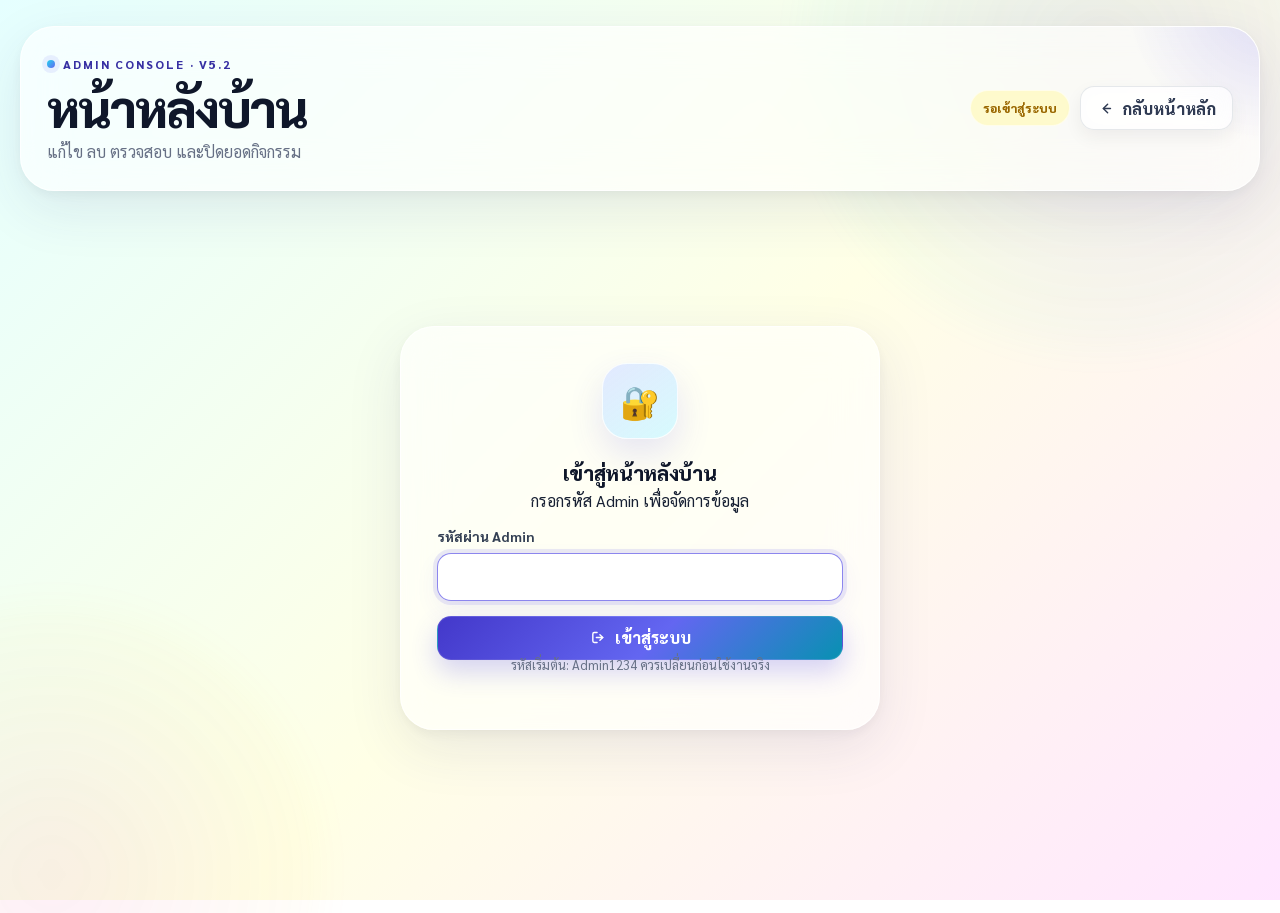
==== admin.html @ 9a9f9927 "Add files via upload" ====
<!doctype html>
<html lang="th">
<head>
  <meta charset="utf-8">
  <meta name="viewport" content="width=device-width, initial-scale=1">
  <meta name="theme-color" content="#E5FFFF">
  <title>Admin · Trip Cost Share v5.2</title>
  <link rel="preconnect" href="https://fonts.googleapis.com">
  <link rel="preconnect" href="https://fonts.gstatic.com" crossorigin>
  <link href="https://fonts.googleapis.com/css2?family=Noto+Sans+Thai:wght@400;500;600;700;800&family=Sarabun:wght@400;500;600;700;800&display=swap" rel="stylesheet">
  <link rel="stylesheet" href="styles.css">
</head>
<body>
  <div class="app-shell">
    <header class="topbar">
      <div><p class="eyebrow">ADMIN CONSOLE · V5.2</p><h1>หน้าหลังบ้าน</h1><p class="subtitle">แก้ไข ลบ ตรวจสอบ และปิดยอดกิจกรรม</p></div>
      <div class="topbar-actions">
        <span id="adminConnectionBadge" class="badge badge-warning">รอเข้าสู่ระบบ</span>
        <a class="btn btn-secondary" href="index.html">กลับหน้าหลัก</a>
        <button id="adminRefreshBtn" class="btn btn-secondary hidden" type="button">รีเฟรช</button>
        <button id="adminLogoutBtn" class="btn btn-danger hidden" type="button">ออกจากระบบ</button>
      </div>
    </header>

    <section id="adminLoginSection" class="admin-login-shell">
      <article class="panel admin-login-card">
        <div class="admin-lock-icon">🔐</div>
        <h2>เข้าสู่หน้าหลังบ้าน</h2>
        <p>กรอกรหัส Admin เพื่อจัดการข้อมูล</p>
        <form id="adminLoginForm" class="form-grid">
          <label class="field"><span>รหัสผ่าน Admin</span><input id="adminPassword" type="password" autocomplete="current-password" required autofocus></label>
          <button class="btn btn-primary" type="submit">เข้าสู่ระบบ</button>
        </form>
        <p class="helper-text">รหัสเริ่มต้น: Admin1234 ควรเปลี่ยนก่อนใช้งานจริง</p>
      </article>
    </section>

    <main id="adminApp" class="hidden">
      <div id="adminDemoBanner" class="notice hidden"><strong>โหมดทดลอง:</strong> ใช้ข้อมูล localStorage ชุดเดียวกับหน้าหลัก</div>

      <section class="summary-grid">
        <article class="summary-card"><span>ผู้ร่วมกิจกรรม</span><strong id="adminParticipantCount">0</strong><small>รายชื่อที่ใช้งาน</small></article>
        <article class="summary-card"><span>ใบเสร็จ</span><strong id="adminReceiptCount">0</strong><small>รายการทั้งหมด</small></article>
        <article class="summary-card"><span>ค่าใช้จ่ายรวม</span><strong id="adminGrandTotal">฿0.00</strong><small>ยอดใบเสร็จรวม</small></article>
        <article class="summary-card accent-card"><span>สถานะกิจกรรม</span><strong id="adminStatusText">OPEN</strong><small>เปิดหรือปิดการบันทึก</small></article>
      </section>

      <section class="panel">
        <div class="panel-heading"><div><h2>ตั้งค่ากิจกรรม</h2><p>เมื่อปิดกิจกรรม หน้าหลักจะดูข้อมูลได้ แต่เพิ่มข้อมูลใหม่ไม่ได้</p></div></div>
        <form id="adminSettingsForm" class="settings-grid">
          <label class="field"><span>ชื่อกิจกรรม</span><input id="adminEventName" type="text" maxlength="100" required></label>
          <label class="field"><span>วันเริ่ม</span><input id="adminStartDate" type="date" required></label>
          <label class="field"><span>วันสิ้นสุด</span><input id="adminEndDate" type="date" required></label>
          <label class="field"><span>สถานะ</span><select id="adminEventStatus"><option value="open">เปิดรับข้อมูล</option><option value="closed">ปิดยอด/ล็อกกิจกรรม</option></select></label>
          <button class="btn btn-primary" type="submit">บันทึกการตั้งค่า</button>
        </form>
      </section>

      <section class="two-column admin-editor-grid">
        <article class="panel">
          <div class="panel-heading"><div><h2>แก้ไขผู้ร่วมกิจกรรม</h2><p>เลือกจากตารางด้านล่าง หรือเพิ่มรายชื่อใหม่</p></div></div>
          <form id="adminParticipantForm" class="form-grid">
            <input id="adminParticipantId" type="hidden">
            <label class="field"><span>ชื่อ</span><input id="adminParticipantName" type="text" maxlength="80" required></label>
            <fieldset class="choice-fieldset"><legend>วันที่เข้าร่วม</legend><div id="adminAttendanceOptions" class="checkbox-grid"></div></fieldset>
            <fieldset class="choice-fieldset"><legend>คืนที่พัก</legend><div id="adminLodgingOptions" class="checkbox-grid"></div></fieldset>
            <label class="switch-field standalone-switch"><input id="adminDrinksAlcohol" type="checkbox"><span class="switch"></span><span>ปกติดื่มแอลกอฮอล์</span></label>
            <label class="switch-field standalone-switch"><input id="adminParticipantActive" type="checkbox" checked><span class="switch"></span><span>สถานะใช้งาน</span></label>
            <div class="form-actions"><button id="adminParticipantSubmitBtn" class="btn btn-primary" type="submit">เพิ่มรายชื่อ</button><button id="adminParticipantCancelBtn" class="btn btn-secondary hidden" type="button">ยกเลิกแก้ไข</button></div>
          </form>
        </article>

        <article class="panel">
          <div class="panel-heading"><div><h2>แก้ไขการชำระคืน</h2><p>เพิ่มหรือแก้รายการโอนระหว่างสมาชิก</p></div></div>
          <form id="adminSettlementForm" class="form-grid">
            <input id="adminSettlementId" type="hidden">
            <label class="field"><span>วันที่</span><input id="adminSettlementDate" type="date" required></label>
            <div class="field-row">
              <label class="field"><span>ผู้โอน</span><select id="adminSettlementFrom" required></select></label>
              <label class="field"><span>ผู้รับ</span><select id="adminSettlementTo" required></select></label>
            </div>
            <label class="field"><span>จำนวนเงิน</span><input id="adminSettlementAmount" type="number" min="0.01" step="0.01" required></label>
            <label class="field"><span>หมายเหตุ</span><input id="adminSettlementNote" type="text" maxlength="160"></label>
            <div class="form-actions"><button id="adminSettlementSubmitBtn" class="btn btn-primary" type="submit">เพิ่มรายการโอน</button><button id="adminSettlementCancelBtn" class="btn btn-secondary hidden" type="button">ยกเลิกแก้ไข</button></div>
          </form>
        </article>
      </section>

      <section class="panel">
        <div class="panel-heading"><div><h2>แก้ไขใบเสร็จและการหาร</h2><p>กดแก้ไขจากตารางใบเสร็จ ระบบจะโหลดผู้จ่าย รายการย่อย และรายชื่อผู้รับผิดชอบเดิม</p></div></div>
        <form id="adminReceiptForm" class="form-grid">
          <input id="adminReceiptId" type="hidden">
          <div class="field-row">
            <label class="field"><span>วันที่ใบเสร็จ</span><input id="adminReceiptDate" type="date" required></label>
            <label class="field"><span>ร้านค้า/ผู้ให้บริการ</span><input id="adminReceiptMerchant" type="text" maxlength="120" required></label>
          </div>
          <div class="field-row">
            <label class="field"><span>ยอดรวม</span><input id="adminReceiptTotal" type="number" min="0.01" step="0.01" required></label>
            <label class="field"><span>เปลี่ยนรูปใบเสร็จ</span><input id="adminReceiptImage" type="file" accept="image/jpeg,image/png,image/webp"></label>
          </div>
          <label class="field"><span>หมายเหตุ</span><input id="adminReceiptNote" type="text" maxlength="180"></label>
          <div id="adminExistingReceipt" class="existing-receipt hidden">
            <div><strong>มีรูปใบเสร็จเดิม</strong><span>เลือกไฟล์ใหม่เพื่อแทนที่ หรือเลือกลบรูปเดิม</span></div>
            <div class="existing-receipt-actions"><button id="adminViewReceiptBtn" class="btn btn-secondary" type="button">ดูรูปเดิม</button><label class="remove-receipt-option"><input id="adminRemoveReceipt" type="checkbox"><span>ลบรูปเดิม</span></label></div>
          </div>
          <section class="builder-block">
            <div class="builder-heading"><div><h3>ผู้สำรองจ่าย</h3><p>ยอดรวมต้องตรงกับยอดใบเสร็จ</p></div><button id="adminAddPayerBtn" class="btn btn-secondary" type="button">เพิ่มผู้จ่าย</button></div>
            <div id="adminPayerRows" class="dynamic-list"></div>
          </section>
          <section class="builder-block">
            <div class="builder-heading"><div><h3>รายการย่อย</h3><p>แก้ไขวิธีหาร รายชื่อ น้ำหนัก หรือยอดรายบุคคล</p></div><button id="adminAddLineBtn" class="btn btn-secondary" type="button">เพิ่มรายการ</button></div>
            <div id="adminLineRows" class="dynamic-list expense-lines"></div>
          </section>
          <div id="adminReceiptValidation" class="warning-box hidden"></div>
          <div class="form-actions"><button id="adminReceiptSubmitBtn" class="btn btn-primary" type="submit">บันทึกใบเสร็จ</button><button id="adminReceiptCancelBtn" class="btn btn-secondary hidden" type="button">ยกเลิกแก้ไข</button></div>
        </form>
      </section>

      <section class="panel">
        <div class="panel-heading"><div><h2>จัดการผู้ร่วมกิจกรรม</h2></div></div>
        <div class="table-wrap"><table><thead><tr><th>ชื่อ</th><th>วันที่มา</th><th>คืนพัก</th><th>สถานะ</th><th class="text-right">จัดการ</th></tr></thead><tbody id="adminParticipantTableBody"></tbody></table></div>
      </section>

      <section class="panel">
        <div class="panel-heading"><div><h2>จัดการใบเสร็จ</h2></div></div>
        <div class="table-wrap"><table><thead><tr><th>วันที่</th><th>ร้านค้า</th><th>รายการย่อย</th><th>ใบเสร็จ</th><th class="text-right">ยอดรวม</th><th class="text-right">จัดการ</th></tr></thead><tbody id="adminReceiptTableBody"></tbody></table></div>
      </section>

      <section class="panel">
        <div class="panel-heading"><div><h2>จัดการรายการชำระคืน</h2></div></div>
        <div class="table-wrap"><table><thead><tr><th>วันที่</th><th>ผู้โอน</th><th>ผู้รับ</th><th class="text-right">จำนวนเงิน</th><th class="text-right">จัดการ</th></tr></thead><tbody id="adminSettlementTableBody"></tbody></table></div>
      </section>
    </main>
  </div>

  <template id="adminPayerRowTemplate"><div class="dynamic-row payer-row"><label class="field"><span>ผู้จ่าย</span><select class="payer-person" required></select></label><label class="field"><span>จำนวนเงิน</span><input class="payer-amount" type="number" min="0.01" step="0.01" required></label><button class="btn btn-danger remove-row-btn" type="button">ลบ</button></div></template>
  <template id="adminLineTemplate">
    <article class="expense-line-card">
      <div class="expense-line-top"><strong class="line-number">รายการ</strong><button class="btn btn-danger remove-line-btn" type="button">ลบรายการ</button></div>
      <div class="field-row"><label class="field"><span>รายละเอียด</span><input class="line-description" type="text" required></label><label class="field"><span>หมวด</span><select class="line-category"><option value="food">ค่าอาหาร</option><option value="beverage">เครื่องดื่ม</option><option value="alcohol">แอลกอฮอล์</option><option value="lodging">ที่พัก</option><option value="activity">กิจกรรม</option><option value="transport">การเดินทาง</option><option value="shared">ของใช้ส่วนกลาง</option><option value="other">อื่น ๆ</option></select></label></div>
      <div class="field-row"><label class="field"><span>จำนวนเงิน</span><input class="line-amount" type="number" min="0.01" step="0.01" required></label><label class="field"><span>วิธีหาร</span><select class="line-split-mode"><option value="attendance_date">ผู้ที่มาในวันนั้น</option><option value="lodging_night">ผู้ที่พักคืนนั้น</option><option value="selected_equal">เลือกคนหารเท่ากัน</option><option value="person_days">ตามคน-วัน</option><option value="weighted">ตามหน่วย/น้ำหนัก</option><option value="manual">ระบุยอดต่อคน</option><option value="all_equal">ทุกคนเท่ากัน</option></select></label></div>
      <label class="field line-service-date-field hidden"><span>คืนที่พัก/วันที่อ้างอิง</span><input class="line-service-date" type="date"></label>
      <fieldset class="choice-fieldset"><legend>ผู้ร่วมรับผิดชอบ</legend><div class="line-participant-options participant-share-grid"></div></fieldset>
      <div class="line-preview"></div>
    </article>
  </template>

  <div id="toast" class="toast" role="status" aria-live="polite"></div>
  <script src="config.js"></script>
  <script src="admin.js"></script>
  <script src="ui-enhancements.js"></script>
</body>
</html>
---- styles.css ----
:root {
  color-scheme: light;
  --bg-a: #E5FFFF;
  --bg-b: #FFFFE6;
  --bg-c: #FFE6FF;
  --surface: rgba(255, 255, 255, 0.68);
  --surface-strong: rgba(255, 255, 255, 0.88);
  --surface-soft: rgba(248, 250, 252, 0.72);
  --surface-tint: rgba(246, 248, 255, 0.76);
  --text: #172033;
  --text-strong: #0f172a;
  --muted: #667085;
  --muted-soft: #8a94a6;
  --line: rgba(94, 109, 130, 0.16);
  --glass-border: rgba(255, 255, 255, 0.78);
  --primary: #4f46e5;
  --primary-dark: #3730a3;
  --primary-soft: rgba(79, 70, 229, 0.10);
  --cyan: #0891b2;
  --cyan-soft: rgba(8, 145, 178, 0.10);
  --success: #047857;
  --success-bg: rgba(209, 250, 229, 0.78);
  --danger: #b42318;
  --danger-bg: rgba(254, 226, 226, 0.78);
  --warning: #9a6700;
  --warning-bg: rgba(254, 249, 195, 0.82);
  --shadow-sm: 0 8px 24px rgba(40, 51, 78, 0.07);
  --shadow: 0 18px 55px rgba(49, 46, 129, 0.10), 0 4px 14px rgba(15, 23, 42, 0.05);
  --shadow-hover: 0 26px 70px rgba(49, 46, 129, 0.15), 0 8px 24px rgba(15, 23, 42, 0.07);
  --radius-sm: 14px;
  --radius-md: 20px;
  --radius-lg: 28px;
  --radius-xl: 34px;
  --blur: 22px;
  --transition: 220ms cubic-bezier(.2, .8, .2, 1);
}

* {
  box-sizing: border-box;
}

html {
  scroll-behavior: smooth;
  min-height: 100%;
}

body {
  position: relative;
  min-height: 100vh;
  margin: 0;
  overflow-x: hidden;
  font-family: "Sarabun", "Noto Sans Thai", system-ui, -apple-system, BlinkMacSystemFont, "Segoe UI", sans-serif;
  color: var(--text);
  background: linear-gradient(135deg, var(--bg-a) 0%, var(--bg-b) 52%, var(--bg-c) 100%);
  background-attachment: fixed;
  -webkit-font-smoothing: antialiased;
  text-rendering: optimizeLegibility;
}

body::before,
body::after {
  content: "";
  position: fixed;
  z-index: -1;
  border-radius: 999px;
  pointer-events: none;
  filter: blur(16px);
  opacity: 0.55;
  animation: ambientFloat 16s ease-in-out infinite alternate;
}

body::before {
  width: min(48vw, 720px);
  height: min(48vw, 720px);
  top: -20vw;
  right: -10vw;
  background: radial-gradient(circle, rgba(99, 102, 241, 0.22), rgba(34, 211, 238, 0.05) 68%, transparent 72%);
}

body::after {
  width: min(44vw, 640px);
  height: min(44vw, 640px);
  left: -18vw;
  bottom: -20vw;
  background: radial-gradient(circle, rgba(236, 72, 153, 0.16), rgba(250, 204, 21, 0.05) 65%, transparent 72%);
  animation-delay: -6s;
}

@keyframes ambientFloat {
  from { transform: translate3d(0, 0, 0) scale(1); }
  to { transform: translate3d(4vw, 3vh, 0) scale(1.08); }
}

button,
input,
select,
textarea {
  font: inherit;
}

button {
  cursor: pointer;
}

a {
  color: inherit;
}

::selection {
  color: #fff;
  background: rgba(79, 70, 229, 0.82);
}

.app-shell {
  width: min(1500px, calc(100% - 40px));
  margin: 0 auto;
  padding: 26px 0 52px;
}

.topbar,
.panel,
.summary-card,
.admin-login-card {
  border: 1px solid var(--glass-border);
  background: var(--surface);
  box-shadow: var(--shadow);
  -webkit-backdrop-filter: blur(var(--blur)) saturate(145%);
  backdrop-filter: blur(var(--blur)) saturate(145%);
}

.topbar {
  position: relative;
  display: flex;
  align-items: center;
  justify-content: space-between;
  gap: 26px;
  margin-bottom: 20px;
  padding: 24px 26px;
  overflow: hidden;
  border-radius: var(--radius-xl);
}

.topbar::after {
  content: "";
  position: absolute;
  width: 300px;
  height: 300px;
  right: -160px;
  top: -180px;
  border-radius: 50%;
  background: radial-gradient(circle, rgba(79, 70, 229, 0.18), transparent 68%);
  pointer-events: none;
}

.topbar > * {
  position: relative;
  z-index: 1;
}

.eyebrow {
  display: inline-flex;
  align-items: center;
  gap: 8px;
  margin: 0 0 8px;
  color: var(--primary-dark);
  font-size: 0.74rem;
  font-weight: 800;
  letter-spacing: 0.16em;
  text-transform: uppercase;
}

.eyebrow::before {
  content: "";
  width: 8px;
  height: 8px;
  border-radius: 50%;
  background: linear-gradient(135deg, #22d3ee, #6366f1);
  box-shadow: 0 0 0 5px rgba(99, 102, 241, 0.10);
}

h1,
h2,
h3,
p {
  margin-top: 0;
}

h1,
h2,
h3,
strong {
  color: var(--text-strong);
}

h1 {
  margin-bottom: 6px;
  font-size: clamp(2rem, 4vw, 3.35rem);
  font-weight: 800;
  line-height: 1.04;
  letter-spacing: -0.04em;
}

h2 {
  margin-bottom: 4px;
  font-size: clamp(1.12rem, 1.6vw, 1.35rem);
  font-weight: 800;
  letter-spacing: -0.015em;
}

h3 {
  font-size: 1rem;
  font-weight: 800;
}

.subtitle,
.panel-heading p,
.dialog-heading p,
.builder-heading p,
.public-admin-note p {
  color: var(--muted);
  margin-bottom: 0;
  line-height: 1.65;
}

.topbar-actions,
.toolbar-actions,
.form-actions {
  display: flex;
  align-items: center;
  gap: 10px;
  flex-wrap: wrap;
}

.topbar-actions {
  justify-content: flex-end;
}

.notice,
.warning-box {
  position: relative;
  margin-bottom: 18px;
  padding: 15px 18px;
  overflow: hidden;
  border: 1px solid rgba(234, 179, 8, 0.24);
  border-radius: var(--radius-md);
  color: var(--warning);
  background: var(--warning-bg);
  box-shadow: var(--shadow-sm);
  -webkit-backdrop-filter: blur(14px);
  backdrop-filter: blur(14px);
}

.notice::before,
.warning-box::before {
  content: "";
  position: absolute;
  inset: 0 auto 0 0;
  width: 4px;
  background: linear-gradient(#f59e0b, #facc15);
}

.summary-grid {
  display: grid;
  grid-template-columns: repeat(4, minmax(0, 1fr));
  gap: 16px;
  margin-bottom: 16px;
}

.summary-card {
  position: relative;
  min-height: 154px;
  padding: 21px;
  overflow: hidden;
  border-radius: var(--radius-lg);
  display: flex;
  flex-direction: column;
  justify-content: space-between;
  transition: transform var(--transition), box-shadow var(--transition), border-color var(--transition);
}

.summary-card::after {
  content: "";
  position: absolute;
  width: 140px;
  height: 140px;
  right: -68px;
  bottom: -76px;
  border-radius: 50%;
  background: radial-gradient(circle, rgba(99, 102, 241, 0.12), transparent 70%);
  transition: transform var(--transition);
}

.summary-card:hover {
  transform: translateY(-5px);
  border-color: rgba(255, 255, 255, 0.96);
  box-shadow: var(--shadow-hover);
}

.summary-card:hover::after {
  transform: scale(1.18);
}

.summary-card > * {
  position: relative;
  z-index: 1;
}

.summary-card > span:first-child {
  display: flex;
  align-items: center;
  gap: 9px;
  color: var(--muted);
  font-size: 0.88rem;
  font-weight: 700;
}

.metric-icon {
  width: 30px;
  height: 30px;
  padding: 7px;
  border-radius: 10px;
  color: var(--primary);
  background: var(--primary-soft);
}

.summary-card small {
  color: var(--muted);
}

.summary-card strong {
  display: block;
  margin: 14px 0 6px;
  font-size: clamp(1.75rem, 3vw, 2.35rem);
  font-weight: 800;
  line-height: 1;
  letter-spacing: -0.035em;
}

.accent-card {
  color: white;
  border-color: rgba(255, 255, 255, 0.18);
  background: linear-gradient(145deg, rgba(55, 48, 163, 0.94), rgba(79, 70, 229, 0.90) 52%, rgba(8, 145, 178, 0.88));
  box-shadow: 0 20px 50px rgba(79, 70, 229, 0.24);
}

.accent-card::after {
  background: radial-gradient(circle, rgba(255,255,255,.20), transparent 70%);
}

.accent-card strong,
.accent-card > span:first-child {
  color: #fff;
}

.accent-card small {
  color: rgba(255, 255, 255, 0.76);
}

.accent-card .metric-icon {
  color: #fff;
  background: rgba(255,255,255,.15);
}

.two-column {
  display: grid;
  grid-template-columns: 0.9fr 1.1fr;
  gap: 16px;
  margin-bottom: 16px;
}

.panel {
  position: relative;
  margin-bottom: 16px;
  padding: 22px;
  overflow: visible;
  border-radius: var(--radius-lg);
  transition: transform var(--transition), box-shadow var(--transition), border-color var(--transition);
}

.panel:hover {
  border-color: rgba(255, 255, 255, 0.94);
  box-shadow: var(--shadow-hover);
}

.compact-panel {
  padding: 0;
  overflow: hidden;
}

.compact-panel details > summary {
  display: flex;
  align-items: center;
  justify-content: space-between;
  gap: 18px;
  padding: 19px 22px;
  list-style: none;
  cursor: pointer;
  transition: background var(--transition);
}

.compact-panel details > summary:hover {
  background: rgba(255, 255, 255, 0.42);
}

.compact-panel details > summary::-webkit-details-marker {
  display: none;
}

.compact-panel details > summary span:first-child {
  display: grid;
  gap: 3px;
}

.compact-panel summary small,
.helper-text,
.field-hint {
  color: var(--muted);
  font-size: 0.8rem;
}

.summary-action {
  color: var(--primary-dark);
  font-size: 0.82rem;
  font-weight: 800;
}

.settings-grid {
  display: grid;
  grid-template-columns: 1.5fr 1fr 1fr auto;
  align-items: end;
  gap: 14px;
  padding: 0 22px 20px;
}

.helper-text {
  margin: -4px 22px 20px;
}

.panel-heading {
  display: flex;
  align-items: flex-start;
  justify-content: space-between;
  gap: 18px;
  margin-bottom: 20px;
}

.panel-heading > div:first-child {
  min-width: 0;
}

.toolbar-heading {
  align-items: center;
}

.heading-with-icon {
  display: flex;
  align-items: center;
  gap: 11px;
  margin-bottom: 4px;
}

.heading-with-icon h2 {
  margin: 0;
}

.heading-icon {
  width: 38px;
  height: 38px;
  flex: 0 0 auto;
  padding: 9px;
  border-radius: 13px;
  color: var(--primary);
  background: linear-gradient(135deg, rgba(224, 231, 255, 0.95), rgba(207, 250, 254, 0.82));
  box-shadow: inset 0 0 0 1px rgba(255,255,255,.7), 0 8px 18px rgba(79,70,229,.10);
}

.form-grid {
  display: grid;
  gap: 15px;
}

.field-row {
  display: grid;
  grid-template-columns: repeat(2, minmax(0, 1fr));
  gap: 14px;
}

.field {
  display: grid;
  gap: 8px;
  min-width: 0;
}

.field > span,
.filter-group label,
.choice-fieldset legend {
  color: #344054;
  font-size: 0.88rem;
  font-weight: 700;
}

input,
select,
textarea {
  width: 100%;
  min-height: 48px;
  padding: 11px 13px;
  border: 1px solid rgba(100, 116, 139, 0.20);
  border-radius: var(--radius-sm);
  outline: none;
  color: var(--text-strong);
  background: rgba(255, 255, 255, 0.72);
  box-shadow: inset 0 1px 0 rgba(255,255,255,.72), 0 4px 14px rgba(15, 23, 42, 0.025);
  transition: border-color var(--transition), box-shadow var(--transition), background var(--transition), transform var(--transition);
}

input::placeholder,
textarea::placeholder {
  color: #98a2b3;
}

input:hover,
select:hover,
textarea:hover {
  border-color: rgba(79, 70, 229, 0.28);
  background: rgba(255, 255, 255, 0.86);
}

input[type="file"] {
  padding: 9px;
}

input[type="file"]::file-selector-button {
  margin-right: 10px;
  padding: 8px 12px;
  border: 0;
  border-radius: 10px;
  color: #3730a3;
  background: rgba(224, 231, 255, 0.92);
  font-weight: 700;
  cursor: pointer;
  transition: background var(--transition), transform var(--transition);
}

input[type="file"]::file-selector-button:hover {
  background: rgba(199, 210, 254, 0.96);
}

input:focus,
select:focus,
textarea:focus {
  border-color: rgba(79, 70, 229, 0.65);
  background: rgba(255, 255, 255, 0.95);
  box-shadow: 0 0 0 4px rgba(79, 70, 229, 0.11), 0 10px 25px rgba(79, 70, 229, 0.07);
}

.btn {
  min-height: 44px;
  padding: 9px 16px;
  border: 1px solid transparent;
  border-radius: 14px;
  text-decoration: none;
  display: inline-flex;
  align-items: center;
  justify-content: center;
  gap: 8px;
  font-weight: 800;
  line-height: 1.2;
  white-space: nowrap;
  box-shadow: 0 7px 18px rgba(15, 23, 42, 0.06);
  transition: transform var(--transition), box-shadow var(--transition), background var(--transition), border-color var(--transition), opacity var(--transition);
}

.btn .ui-icon {
  width: 17px;
  height: 17px;
  flex: 0 0 auto;
}

.btn:hover {
  transform: translateY(-2px);
  box-shadow: 0 12px 26px rgba(15, 23, 42, 0.11);
}

.btn:active {
  transform: translateY(0) scale(0.985);
}

.btn:focus-visible {
  outline: 3px solid rgba(79, 70, 229, 0.22);
  outline-offset: 2px;
}

.btn:disabled {
  opacity: 0.5;
  cursor: not-allowed;
  transform: none;
  box-shadow: none;
}

.btn-primary {
  color: white;
  border-color: rgba(255,255,255,.12);
  background: linear-gradient(135deg, #4338ca, #6366f1 54%, #0891b2);
  box-shadow: 0 12px 26px rgba(79, 70, 229, 0.24);
}

.btn-primary:hover {
  background: linear-gradient(135deg, #3730a3, #4f46e5 54%, #0e7490);
  box-shadow: 0 16px 32px rgba(79, 70, 229, 0.31);
}

.btn-secondary {
  color: #2f3a52;
  border-color: rgba(100, 116, 139, 0.16);
  background: rgba(255, 255, 255, 0.68);
  -webkit-backdrop-filter: blur(12px);
  backdrop-filter: blur(12px);
}

.btn-secondary:hover {
  color: var(--primary-dark);
  border-color: rgba(79, 70, 229, 0.24);
  background: rgba(255, 255, 255, 0.94);
}

.btn-danger {
  min-height: 38px;
  padding: 7px 11px;
  color: var(--danger);
  border-color: rgba(239, 68, 68, 0.14);
  background: var(--danger-bg);
  box-shadow: none;
}

.btn-danger:hover {
  border-color: rgba(239, 68, 68, 0.24);
  background: rgba(254, 202, 202, 0.84);
}

.badge {
  display: inline-flex;
  align-items: center;
  min-height: 36px;
  padding: 7px 12px;
  border: 1px solid rgba(255,255,255,.58);
  border-radius: 999px;
  font-size: 0.78rem;
  font-weight: 800;
  white-space: nowrap;
  -webkit-backdrop-filter: blur(10px);
  backdrop-filter: blur(10px);
}

.badge-success {
  color: var(--success);
  background: var(--success-bg);
}

.badge-warning {
  color: var(--warning);
  background: var(--warning-bg);
}

.badge-danger {
  color: var(--danger);
  background: var(--danger-bg);
}

.choice-fieldset {
  min-width: 0;
  margin: 0;
  padding: 14px;
  border: 1px solid rgba(100, 116, 139, 0.16);
  border-radius: var(--radius-md);
  background: rgba(255, 255, 255, 0.34);
}

.choice-fieldset legend {
  padding: 0 7px;
}

.checkbox-grid {
  display: grid;
  grid-template-columns: repeat(2, minmax(0, 1fr));
  gap: 10px;
}

.checkbox-card {
  display: flex;
  align-items: center;
  gap: 10px;
  min-width: 0;
  padding: 11px 12px;
  border: 1px solid rgba(100, 116, 139, 0.16);
  border-radius: 14px;
  background: rgba(255, 255, 255, 0.62);
  cursor: pointer;
  font-size: 0.86rem;
  font-weight: 700;
  transition: transform var(--transition), border-color var(--transition), background var(--transition), box-shadow var(--transition);
}

.checkbox-card:hover {
  transform: translateY(-1px);
  border-color: rgba(79, 70, 229, 0.28);
  background: rgba(255, 255, 255, 0.9);
}

.checkbox-card:has(input:checked) {
  color: var(--primary-dark);
  border-color: rgba(79, 70, 229, 0.35);
  background: linear-gradient(135deg, rgba(224, 231, 255, 0.86), rgba(207, 250, 254, 0.72));
  box-shadow: 0 8px 20px rgba(79, 70, 229, 0.08);
}

.checkbox-card input {
  width: 18px;
  min-height: 18px;
  margin: 0;
  flex: 0 0 auto;
  accent-color: var(--primary);
}

.switch-field {
  min-height: 46px;
  display: flex;
  align-items: center;
  gap: 10px;
  color: #344054;
  font-size: 0.88rem;
  font-weight: 700;
  white-space: nowrap;
}

.standalone-switch {
  width: max-content;
}

.switch-field input {
  position: absolute;
  opacity: 0;
  pointer-events: none;
}

.switch {
  position: relative;
  width: 46px;
  height: 26px;
  flex: 0 0 auto;
  border: 1px solid rgba(100,116,139,.15);
  border-radius: 999px;
  background: rgba(148, 163, 184, 0.48);
  box-shadow: inset 0 2px 5px rgba(15,23,42,.10);
  transition: background var(--transition), box-shadow var(--transition);
}

.switch::after {
  content: "";
  position: absolute;
  top: 3px;
  left: 3px;
  width: 18px;
  height: 18px;
  border-radius: 50%;
  background: white;
  box-shadow: 0 3px 8px rgba(15,23,42,.20);
  transition: transform var(--transition);
}

.switch-field input:checked + .switch {
  background: linear-gradient(135deg, #4f46e5, #0891b2);
  box-shadow: 0 0 0 4px rgba(79,70,229,.09);
}

.switch-field input:checked + .switch::after {
  transform: translateX(20px);
}

.participant-list {
  display: grid;
  gap: 10px;
  max-height: 420px;
  margin-top: 20px;
  padding-right: 3px;
  overflow: auto;
}

.participant-item {
  display: flex;
  align-items: center;
  justify-content: space-between;
  gap: 13px;
  padding: 13px;
  border: 1px solid rgba(100, 116, 139, 0.14);
  border-radius: 17px;
  background: rgba(255, 255, 255, 0.58);
  transition: transform var(--transition), border-color var(--transition), background var(--transition);
}

.participant-item:hover {
  transform: translateX(2px);
  border-color: rgba(79, 70, 229, 0.22);
  background: rgba(255,255,255,.88);
}

.participant-meta {
  display: flex;
  align-items: center;
  gap: 11px;
  min-width: 0;
}

.participant-actions,
.expense-actions {
  display: flex;
  gap: 7px;
  flex-wrap: wrap;
  justify-content: flex-end;
}

.existing-receipt {
  display: flex;
  align-items: center;
  justify-content: space-between;
  gap: 14px;
  padding: 13px 15px;
  border: 1px solid rgba(14, 165, 233, 0.22);
  border-radius: 16px;
  background: rgba(224, 242, 254, 0.64);
}

.existing-receipt > div:first-child {
  display: grid;
  gap: 3px;
}

.existing-receipt span {
  color: var(--muted);
  font-size: 0.82rem;
}

.existing-receipt-actions {
  display: flex;
  align-items: center;
  justify-content: flex-end;
  gap: 10px;
  flex-wrap: wrap;
}

.remove-receipt-option {
  display: inline-flex;
  align-items: center;
  gap: 7px;
  min-height: 44px;
  padding: 8px 11px;
  border: 1px solid rgba(14, 165, 233, 0.20);
  border-radius: 13px;
  background: rgba(255, 255, 255, 0.7);
  font-size: 0.82rem;
  font-weight: 700;
  cursor: pointer;
}

.remove-receipt-option input {
  width: 17px;
  min-height: 17px;
  margin: 0;
  accent-color: var(--danger);
}

.avatar {
  width: 40px;
  height: 40px;
  flex: 0 0 auto;
  display: grid;
  place-items: center;
  border-radius: 14px;
  color: white;
  background: linear-gradient(145deg, #4338ca, #06b6d4);
  box-shadow: 0 8px 18px rgba(79,70,229,.20);
  font-weight: 800;
}

.participant-name {
  font-weight: 800;
  overflow: hidden;
  text-overflow: ellipsis;
  white-space: nowrap;
}

.participant-status {
  color: var(--muted);
  font-size: 0.8rem;
  line-height: 1.5;
}

.filter-group {
  display: flex;
  align-items: center;
  gap: 9px;
}

.filter-group select {
  min-width: 170px;
}

.share-section {
  overflow: hidden;
}

.share-header,
.share-footer {
  display: none;
}

.capture-mode {
  background: #fff !important;
  box-shadow: none !important;
}

.capture-mode .share-header {
  display: flex;
  justify-content: space-between;
  gap: 16px;
  margin: -2px 0 14px;
  padding: 13px 15px;
  border: 1px solid #eef2f6;
  border-radius: 14px;
  color: var(--muted);
  background: #f8fafc;
  font-size: 0.82rem;
}

.capture-mode .share-header strong {
  color: var(--text);
}

.capture-mode .share-footer {
  display: block;
  margin-top: 12px;
  padding-top: 10px;
  border-top: 1px solid #e5e7eb;
  color: var(--muted);
  font-size: 0.74rem;
  text-align: right;
}

.table-wrap {
  width: 100%;
  overflow-x: auto;
  border: 1px solid rgba(100, 116, 139, 0.12);
  border-radius: 18px;
  background: rgba(255, 255, 255, 0.48);
  scrollbar-color: rgba(79,70,229,.28) transparent;
  scrollbar-width: thin;
}

.table-wrap::-webkit-scrollbar,
.participant-list::-webkit-scrollbar {
  width: 8px;
  height: 8px;
}

.table-wrap::-webkit-scrollbar-thumb,
.participant-list::-webkit-scrollbar-thumb {
  border-radius: 999px;
  background: rgba(79,70,229,.25);
}

table {
  width: 100%;
  min-width: 860px;
  border-collapse: separate;
  border-spacing: 0;
}

th,
td {
  padding: 14px 13px;
  border-bottom: 1px solid rgba(100, 116, 139, 0.12);
  text-align: left;
  vertical-align: middle;
}

th {
  position: sticky;
  top: 0;
  z-index: 1;
  color: #596579;
  background: rgba(248, 250, 252, 0.92);
  -webkit-backdrop-filter: blur(12px);
  backdrop-filter: blur(12px);
  font-size: 0.78rem;
  font-weight: 800;
  letter-spacing: 0.02em;
}

th:first-child {
  border-top-left-radius: 17px;
}

th:last-child {
  border-top-right-radius: 17px;
}

tbody tr {
  transition: background var(--transition);
}

tbody tr:hover {
  background: rgba(255, 255, 255, 0.66);
}

tbody tr:last-child td {
  border-bottom: 0;
}

.text-right {
  text-align: right;
}

.table-empty,
.empty-state {
  color: var(--muted);
  text-align: center;
  padding: 30px;
}

.category-pill,
.status-pill,
.net-pill,
.split-pill,
.receipt-pill {
  display: inline-flex;
  align-items: center;
  border: 1px solid rgba(255,255,255,.7);
  border-radius: 999px;
  padding: 6px 10px;
  font-size: 0.76rem;
  font-weight: 800;
  white-space: nowrap;
  box-shadow: inset 0 0 0 1px rgba(100,116,139,.04);
}

.category-food,
.category-beverage,
.category-lodging,
.category-other,
.category-activity,
.category-transport,
.category-shared {
  color: #344054;
  background: rgba(241, 245, 249, 0.82);
}

.category-alcohol,
.status-drinker {
  color: #9a3412;
  background: rgba(255, 237, 213, 0.86);
}

.status-nondrinker,
.net-positive {
  color: var(--success);
  background: var(--success-bg);
}

.split-pill {
  color: #3730a3;
  background: rgba(224, 231, 255, 0.84);
}

.receipt-pill {
  color: #344054;
  background: rgba(241, 245, 249, 0.86);
  cursor: pointer;
}

.net-negative {
  color: var(--danger);
  background: var(--danger-bg);
}

.net-zero {
  color: #475467;
  background: rgba(241, 245, 249, 0.84);
}

.warning-box {
  margin-top: -4px;
}

.warning-box ul {
  margin: 8px 0 0 18px;
  padding: 0;
}

.receipt-dialog {
  width: min(920px, calc(100% - 24px));
  max-height: calc(100vh - 30px);
  padding: 20px;
  border: 1px solid rgba(255,255,255,.82);
  border-radius: 30px;
  color: var(--text);
  background: rgba(255, 255, 255, 0.86);
  box-shadow: 0 34px 110px rgba(30, 41, 59, 0.38);
  -webkit-backdrop-filter: blur(28px) saturate(150%);
  backdrop-filter: blur(28px) saturate(150%);
  animation: popIn 240ms cubic-bezier(.2,.9,.2,1);
}

.receipt-dialog::backdrop {
  background: rgba(23, 32, 51, 0.50);
  -webkit-backdrop-filter: blur(6px);
  backdrop-filter: blur(6px);
}

@keyframes popIn {
  from { opacity: 0; transform: translateY(14px) scale(.975); }
  to { opacity: 1; transform: translateY(0) scale(1); }
}

.dialog-heading {
  display: flex;
  justify-content: space-between;
  align-items: flex-start;
  gap: 16px;
  margin-bottom: 15px;
}

.receipt-dialog img {
  display: block;
  width: 100%;
  max-height: 68vh;
  object-fit: contain;
  margin-bottom: 15px;
  border: 1px solid rgba(100,116,139,.12);
  border-radius: 20px;
  background: rgba(241, 245, 249, 0.80);
}

footer {
  display: flex;
  justify-content: space-between;
  gap: 18px;
  padding: 8px 6px 0;
  color: var(--muted);
  font-size: 0.82rem;
}

.toast {
  position: fixed;
  right: 22px;
  bottom: 22px;
  z-index: 50;
  min-width: 250px;
  max-width: min(430px, calc(100% - 44px));
  padding: 14px 17px;
  border: 1px solid rgba(255,255,255,.14);
  border-radius: 17px;
  color: white;
  background: linear-gradient(135deg, rgba(15,23,42,.95), rgba(49,46,129,.93));
  box-shadow: 0 22px 60px rgba(15, 23, 42, 0.30);
  -webkit-backdrop-filter: blur(16px);
  backdrop-filter: blur(16px);
  opacity: 0;
  transform: translateY(14px) scale(.98);
  pointer-events: none;
  transition: opacity var(--transition), transform var(--transition);
}

.toast.show {
  opacity: 1;
  transform: translateY(0) scale(1);
}

.hidden {
  display: none !important;
}

/* Admin */
.public-admin-note {
  display: flex;
  align-items: center;
  justify-content: space-between;
  gap: 18px;
}

.admin-login-shell {
  min-height: min(650px, calc(100vh - 180px));
  display: grid;
  place-items: center;
}

.admin-login-card {
  width: min(480px, 100%);
  padding: 36px;
  border-radius: var(--radius-xl);
  text-align: center;
}

.admin-login-card .field {
  text-align: left;
}

.admin-lock-icon {
  width: 76px;
  height: 76px;
  margin: 0 auto 20px;
  display: grid;
  place-items: center;
  border: 1px solid rgba(255,255,255,.78);
  border-radius: 25px;
  color: var(--primary);
  background: linear-gradient(145deg, rgba(224,231,255,.92), rgba(207,250,254,.84));
  box-shadow: 0 15px 35px rgba(79,70,229,.14);
  font-size: 2rem;
}

.admin-status-text {
  font-size: clamp(1.4rem, 3vw, 2rem) !important;
  letter-spacing: 0.08em;
}

.admin-table-actions {
  display: inline-flex;
  align-items: center;
  justify-content: flex-end;
  gap: 8px;
  white-space: nowrap;
}

.admin-table-actions .btn {
  min-height: 38px;
  padding: 7px 11px;
}

.admin-editor-grid {
  align-items: start;
}

/* V5 expense engine */
.v5-main-grid {
  grid-template-columns: minmax(300px, .72fr) minmax(560px, 1.28fr);
}

.receipt-builder-panel {
  min-width: 0;
}

.builder-block {
  padding: 16px;
  border: 1px solid rgba(100,116,139,.14);
  border-radius: 21px;
  background: rgba(248,250,252,.48);
  box-shadow: inset 0 1px 0 rgba(255,255,255,.72);
}

.builder-heading,
.builder-total-row,
.receipt-card-head,
.expense-line-top {
  display: flex;
  justify-content: space-between;
  gap: 14px;
  align-items: flex-start;
}

.builder-heading h3,
.receipt-card h3 {
  margin: 0 0 3px;
}

.builder-heading p {
  margin: 0;
  color: var(--muted);
  font-size: .84rem;
}

.builder-total-row {
  align-items: center;
  margin-top: 13px;
  padding-top: 13px;
  border-top: 1px solid rgba(100,116,139,.13);
}

.builder-total-row strong {
  color: var(--primary-dark);
  font-size: 1.08rem;
}

.dynamic-list {
  display: grid;
  gap: 11px;
  margin-top: 13px;
}

.dynamic-row {
  display: grid;
  grid-template-columns: 1fr 1fr auto;
  gap: 11px;
  align-items: end;
  padding: 11px;
  border: 1px solid rgba(100,116,139,.10);
  border-radius: 16px;
  background: rgba(255,255,255,.52);
}

.expense-line-card {
  display: grid;
  gap: 13px;
  padding: 16px;
  border: 1px solid rgba(100,116,139,.15);
  border-radius: 22px;
  background: rgba(255,255,255,.72);
  box-shadow: 0 12px 30px rgba(15,23,42,.05);
  transition: transform var(--transition), border-color var(--transition), box-shadow var(--transition);
}

.expense-line-card:hover {
  transform: translateY(-2px);
  border-color: rgba(79,70,229,.22);
  box-shadow: 0 18px 38px rgba(79,70,229,.08);
}

.expense-line-top {
  align-items: center;
}

.expense-line-top .line-number {
  font-size: 1rem;
}

.participant-share-grid {
  display: grid;
  grid-template-columns: repeat(2, minmax(0, 1fr));
  gap: 9px;
}

.participant-share-option {
  display: flex;
  align-items: center;
  justify-content: space-between;
  gap: 10px;
  min-width: 0;
  padding: 10px 11px;
  border: 1px solid rgba(100,116,139,.14);
  border-radius: 15px;
  background: rgba(255,255,255,.66);
  transition: border-color var(--transition), background var(--transition), transform var(--transition);
}

.participant-share-option:hover {
  transform: translateY(-1px);
  border-color: rgba(79,70,229,.23);
  background: rgba(255,255,255,.92);
}

.participant-share-option:has(input:checked) {
  border-color: rgba(79,70,229,.32);
  background: linear-gradient(135deg, rgba(224,231,255,.78), rgba(207,250,254,.60));
}

.participant-share-main {
  display: flex;
  align-items: center;
  gap: 8px;
  min-width: 0;
}

.participant-share-main input {
  width: auto;
  min-height: auto;
  accent-color: var(--primary);
}

.share-value-wrap {
  display: flex;
  align-items: center;
  gap: 6px;
}

.share-value-wrap small {
  color: var(--muted);
  white-space: nowrap;
}

.share-value-wrap input {
  width: 94px;
  min-height: 38px;
  padding: 7px 9px;
}

.mini-share-list,
.preview-share-chips {
  display: flex;
  gap: 7px;
  flex-wrap: wrap;
}

.mini-share-list span,
.preview-share-chips span {
  padding: 6px 10px;
  border: 1px solid rgba(255,255,255,.65);
  border-radius: 999px;
  color: #344054;
  background: rgba(241,245,249,.82);
  font-size: .78rem;
}

.line-preview {
  min-height: 0;
}

.inline-error {
  padding: 9px 11px;
  border: 1px solid rgba(239,68,68,.12);
  border-radius: 12px;
  color: var(--danger);
  background: var(--danger-bg);
  font-size: .82rem;
}

.preview-line-card {
  display: grid;
  grid-template-columns: minmax(180px,.6fr) 1fr;
  gap: 16px;
  padding: 14px 0;
  border-bottom: 1px solid rgba(100,116,139,.13);
}

.preview-line-card > div:first-child {
  display: grid;
  gap: 3px;
}

.preview-line-card span {
  color: var(--muted);
  font-size: .84rem;
}

.receipt-card-list {
  display: grid;
  gap: 13px;
}

.receipt-card {
  padding: 17px;
  border: 1px solid rgba(100,116,139,.14);
  border-radius: 22px;
  background: rgba(255,255,255,.69);
  box-shadow: 0 12px 30px rgba(15,23,42,.04);
  transition: transform var(--transition), box-shadow var(--transition), border-color var(--transition);
}

.receipt-card:hover {
  transform: translateY(-3px);
  border-color: rgba(79,70,229,.22);
  box-shadow: 0 20px 42px rgba(79,70,229,.09);
}

.receipt-card-head > div {
  min-width: 0;
}

.receipt-card-head span,
.receipt-card-head small {
  color: var(--muted);
}

.receipt-card-head > strong {
  font-size: 1.2rem;
  white-space: nowrap;
}

.receipt-note {
  margin: 11px 0 0;
  color: var(--muted);
}

.receipt-line-list {
  display: grid;
  margin-top: 13px;
}

.receipt-line-row {
  display: flex;
  justify-content: space-between;
  align-items: center;
  gap: 12px;
  padding: 11px 0;
  border-top: 1px solid rgba(100,116,139,.12);
}

.receipt-line-row > div {
  display: flex;
  align-items: center;
  flex-wrap: wrap;
  gap: 8px;
  min-width: 0;
}

.receipt-line-row small {
  color: var(--muted);
}

.receipt-view-btn {
  display: inline-flex;
  align-items: center;
  margin-top: 11px;
  text-decoration: none;
}

.settlement-form-grid {
  display: grid;
  grid-template-columns: .8fr 1fr 1fr .8fr;
  gap: 13px;
  align-items: end;
}

.settlement-note-field {
  grid-column: span 3;
}

.top-gap {
  margin-top: 17px;
}

.participant-v5-item {
  align-items: flex-start;
}

@media (max-width: 1180px) {
  .summary-grid {
    grid-template-columns: repeat(2, minmax(0, 1fr));
  }

  .two-column,
  .v5-main-grid {
    grid-template-columns: 1fr;
  }

  .settings-grid {
    grid-template-columns: repeat(2, minmax(0, 1fr));
  }

  .settlement-form-grid {
    grid-template-columns: repeat(2, minmax(0, 1fr));
  }

  .settlement-note-field {
    grid-column: span 1;
  }
}

@media (max-width: 760px) {
  body::before,
  body::after {
    opacity: .38;
  }

  .app-shell {
    width: min(100% - 20px, 1500px);
    padding: 12px 0 calc(36px + env(safe-area-inset-bottom));
  }

  .topbar {
    align-items: flex-start;
    flex-direction: column;
    padding: 20px;
    border-radius: 25px;
  }

  .topbar-actions {
    width: 100%;
    justify-content: flex-start;
  }

  .topbar-actions .btn {
    flex: 1 1 auto;
  }

  h1 {
    font-size: clamp(1.85rem, 10vw, 2.55rem);
  }

  .panel,
  .summary-card {
    border-radius: 23px;
  }

  .panel {
    padding: 18px;
  }

  .summary-grid,
  .settings-grid,
  .field-row,
  .checkbox-grid,
  .dynamic-row,
  .participant-share-grid,
  .preview-line-card,
  .settlement-form-grid {
    grid-template-columns: 1fr;
  }

  .panel-heading,
  footer,
  .dialog-heading {
    align-items: stretch;
    flex-direction: column;
  }

  .toolbar-heading {
    align-items: stretch;
  }

  .filter-group,
  .toolbar-actions,
  .form-actions {
    width: 100%;
    align-items: stretch;
    flex-direction: column;
  }

  .filter-group select,
  .toolbar-actions .btn,
  .form-actions .btn {
    width: 100%;
  }

  .builder-heading {
    align-items: stretch;
    flex-direction: column;
  }

  .builder-heading .btn {
    width: 100%;
  }

  .existing-receipt,
  .existing-receipt-actions,
  .public-admin-note {
    align-items: stretch;
    flex-direction: column;
  }

  .existing-receipt-actions .btn,
  .remove-receipt-option {
    width: 100%;
    justify-content: center;
  }

  .summary-card {
    min-height: 128px;
  }

  .participant-item,
  .participant-share-option,
  .receipt-card-head,
  .receipt-line-row {
    align-items: flex-start;
  }

  .participant-item {
    flex-direction: column;
  }

  .participant-actions,
  .expense-actions {
    width: 100%;
  }

  .participant-actions .btn,
  .expense-actions .btn {
    flex: 1 1 auto;
  }

  .share-value-wrap {
    width: 100%;
    justify-content: flex-end;
  }

  .admin-login-card {
    padding: 26px 18px;
  }

  .receipt-dialog {
    padding: 16px;
    border-radius: 24px;
  }

  .toast {
    right: 10px;
    bottom: calc(10px + env(safe-area-inset-bottom));
    max-width: calc(100% - 20px);
  }
}

@media (max-width: 430px) {
  .topbar-actions .badge,
  .topbar-actions .btn {
    width: 100%;
  }

  .summary-grid {
    gap: 12px;
  }

  .summary-card {
    padding: 18px;
  }

  .panel {
    padding: 16px;
  }

  .heading-with-icon {
    align-items: flex-start;
  }

  .heading-icon {
    width: 34px;
    height: 34px;
    padding: 8px;
  }
}

@media (prefers-reduced-motion: reduce) {
  *,
  *::before,
  *::after {
    scroll-behavior: auto !important;
    animation-duration: 0.01ms !important;
    animation-iteration-count: 1 !important;
    transition-duration: 0.01ms !important;
  }
}

@supports not ((backdrop-filter: blur(1px)) or (-webkit-backdrop-filter: blur(1px))) {
  .topbar,
  .panel,
  .summary-card,
  .admin-login-card,
  .btn-secondary {
    background: rgba(255,255,255,.94);
  }
}

/* =========================================================
   v5.2.1 Icon / Check Card UI Patch
   Scope: attendance date + lodging night selection cards
   Purpose: modernize checkbox icon only, no functional changes
   ========================================================= */

.choice-fieldset {
  padding: 16px;
  border-radius: 24px;
  border: 1px solid rgba(255, 255, 255, 0.55);
  background: linear-gradient(180deg, rgba(255, 255, 255, 0.36), rgba(255, 255, 255, 0.18));
  -webkit-backdrop-filter: blur(18px);
  backdrop-filter: blur(18px);
  box-shadow: 0 14px 36px rgba(15, 23, 42, 0.08);
}

.choice-fieldset legend {
  color: var(--text);
  font-size: 0.88rem;
  font-weight: 800;
  letter-spacing: 0.01em;
}

.checkbox-grid {
  grid-template-columns: repeat(auto-fit, minmax(170px, 1fr));
  gap: 12px;
}

/* app.js / admin.js currently render .check-card */
.check-card,
.checkbox-card {
  position: relative;
  display: grid;
  grid-template-rows: auto 1fr;
  justify-items: center;
  align-items: center;
  gap: 12px;
  min-height: 108px;
  padding: 16px 14px 14px;
  border-radius: 22px;
  border: 1px solid rgba(148, 163, 184, 0.22);
  background:
    linear-gradient(180deg, rgba(255, 255, 255, 0.78), rgba(255, 255, 255, 0.52)),
    radial-gradient(circle at top left, rgba(255, 255, 255, 0.55), transparent 52%);
  box-shadow:
    0 10px 25px rgba(15, 23, 42, 0.06),
    inset 0 1px 0 rgba(255, 255, 255, 0.72);
  cursor: pointer;
  overflow: hidden;
  transition:
    transform var(--transition),
    border-color var(--transition),
    background var(--transition),
    box-shadow var(--transition),
    filter var(--transition);
}

.check-card::before,
.checkbox-card::before {
  content: "";
  position: absolute;
  inset: 0;
  border-radius: inherit;
  background: linear-gradient(135deg, rgba(255,255,255,0.22), rgba(255,255,255,0));
  pointer-events: none;
}

.check-card::after,
.checkbox-card::after {
  content: "";
  position: absolute;
  top: 14px;
  right: 14px;
  width: 8px;
  height: 8px;
  border-radius: 999px;
  background: rgba(148, 163, 184, 0.45);
  box-shadow: 0 0 0 5px rgba(255, 255, 255, 0.28);
  transition: background var(--transition), box-shadow var(--transition), transform var(--transition);
}

.check-card:hover,
.checkbox-card:hover {
  transform: translateY(-2px);
  border-color: rgba(99, 102, 241, 0.28);
  box-shadow:
    0 18px 34px rgba(79, 70, 229, 0.10),
    inset 0 1px 0 rgba(255, 255, 255, 0.82);
}

.check-card span,
.checkbox-card span {
  position: relative;
  z-index: 1;
  color: #1f2937;
  font-size: 0.98rem;
  font-weight: 800;
  line-height: 1.35;
  text-align: center;
}

.check-card input,
.checkbox-card input {
  appearance: none;
  -webkit-appearance: none;
  width: 42px;
  height: 42px;
  min-height: 42px;
  margin: 0;
  border: 1.5px solid rgba(148, 163, 184, 0.55);
  border-radius: 14px;
  background: linear-gradient(180deg, rgba(255, 255, 255, 0.92), rgba(241, 245, 249, 0.96));
  box-shadow:
    inset 0 1px 0 rgba(255, 255, 255, 0.9),
    0 8px 20px rgba(148, 163, 184, 0.16);
  display: grid;
  place-items: center;
  transition:
    transform var(--transition),
    border-color var(--transition),
    background var(--transition),
    box-shadow var(--transition);
  position: relative;
  z-index: 1;
}

.check-card input:hover,
.checkbox-card input:hover {
  transform: scale(1.03);
}

.check-card input::after,
.checkbox-card input::after {
  content: "";
  width: 20px;
  height: 20px;
  opacity: 0;
  transform: scale(0.65) rotate(-8deg);
  transition: opacity 180ms ease, transform 220ms ease;
  background-repeat: no-repeat;
  background-position: center;
  background-size: 20px 20px;
  background-image: url("data:image/svg+xml,%3Csvg xmlns='http://www.w3.org/2000/svg' viewBox='0 0 20 20' fill='none'%3E%3Cpath d='M4 10.2 8.1 14.3 16 5.9' stroke='white' stroke-width='2.8' stroke-linecap='round' stroke-linejoin='round'/%3E%3C/svg%3E");
}

.check-card input:checked,
.checkbox-card input:checked {
  border-color: rgba(79, 70, 229, 0.18);
  background: linear-gradient(135deg, #4f46e5, #06b6d4);
  box-shadow:
    0 14px 26px rgba(79, 70, 229, 0.28),
    0 2px 6px rgba(6, 182, 212, 0.16),
    inset 0 1px 0 rgba(255, 255, 255, 0.28);
}

.check-card input:checked::after,
.checkbox-card input:checked::after {
  opacity: 1;
  transform: scale(1) rotate(0deg);
}

.check-card:has(input:checked),
.checkbox-card:has(input:checked) {
  border-color: rgba(99, 102, 241, 0.26);
  background:
    linear-gradient(180deg, rgba(255,255,255,0.84), rgba(255,255,255,0.66)),
    linear-gradient(135deg, rgba(224, 231, 255, 0.92), rgba(236, 254, 255, 0.86));
  box-shadow:
    0 20px 40px rgba(79, 70, 229, 0.12),
    inset 0 1px 0 rgba(255,255,255,0.85);
}

.check-card:has(input:checked)::after,
.checkbox-card:has(input:checked)::after {
  background: #22c55e;
  box-shadow: 0 0 0 5px rgba(34, 197, 94, 0.12);
  transform: scale(1.06);
}

.check-card:has(input:focus-visible),
.checkbox-card:has(input:focus-visible) {
  outline: 3px solid rgba(79, 70, 229, 0.16);
  outline-offset: 2px;
}

@media (max-width: 768px) {
  .checkbox-grid {
    grid-template-columns: repeat(2, minmax(0, 1fr));
    gap: 10px;
  }

  .check-card,
  .checkbox-card {
    min-height: 98px;
    padding: 14px 12px 12px;
    border-radius: 20px;
  }

  .check-card input,
  .checkbox-card input {
    width: 38px;
    height: 38px;
    min-height: 38px;
    border-radius: 12px;
  }

  .check-card span,
  .checkbox-card span {
    font-size: 0.92rem;
  }
}

@media (max-width: 480px) {
  .checkbox-grid {
    grid-template-columns: 1fr;
  }
}

@media (prefers-reduced-motion: reduce) {
  .check-card,
  .checkbox-card,
  .check-card input,
  .checkbox-card input {
    transition: none;
  }
}

/* =========================================================
   v5.2.2 Calendar + Bed Icon Cards
   UI only — no JavaScript, API, or database changes
   ========================================================= */

/* Make the selection control circular and more premium */
.check-card input,
.checkbox-card input {
  width: 44px;
  height: 44px;
  min-height: 44px;
  border-radius: 999px;
}

/* Icon label row */
#attendanceDateOptions .check-card > span,
#lodgingNightOptions .check-card > span,
#adminAttendanceOptions .check-card > span,
#adminLodgingOptions .check-card > span {
  display: inline-flex;
  align-items: center;
  justify-content: center;
  gap: 8px;
  flex-wrap: wrap;
}

#attendanceDateOptions .check-card > span::before,
#adminAttendanceOptions .check-card > span::before,
#lodgingNightOptions .check-card > span::before,
#adminLodgingOptions .check-card > span::before {
  content: "";
  width: 19px;
  height: 19px;
  flex: 0 0 19px;
  border-radius: 7px;
  background-repeat: no-repeat;
  background-position: center;
  background-size: 17px 17px;
  filter: drop-shadow(0 3px 6px rgba(79, 70, 229, 0.12));
  transition: transform var(--transition), filter var(--transition);
}

/* Calendar icon */
#attendanceDateOptions .check-card > span::before,
#adminAttendanceOptions .check-card > span::before {
  background-image: url("data:image/svg+xml,%3Csvg xmlns='http://www.w3.org/2000/svg' width='24' height='24' viewBox='0 0 24 24' fill='none' stroke='%234f46e5' stroke-width='2' stroke-linecap='round' stroke-linejoin='round'%3E%3Cpath d='M8 2v4M16 2v4M3 10h18'/%3E%3Crect width='18' height='18' x='3' y='4' rx='3'/%3E%3Cpath d='M8 14h.01M12 14h.01M16 14h.01M8 18h.01M12 18h.01'/%3E%3C/svg%3E");
}

/* Bed icon */
#lodgingNightOptions .check-card > span::before,
#adminLodgingOptions .check-card > span::before {
  background-image: url("data:image/svg+xml,%3Csvg xmlns='http://www.w3.org/2000/svg' width='24' height='24' viewBox='0 0 24 24' fill='none' stroke='%2306a6a6' stroke-width='2' stroke-linecap='round' stroke-linejoin='round'%3E%3Cpath d='M2 20v-8a2 2 0 0 1 2-2h16a2 2 0 0 1 2 2v8M2 17h20M6 10V6a2 2 0 0 1 2-2h3a2 2 0 0 1 2 2v4M14 10V7a2 2 0 0 1 2-2h2a2 2 0 0 1 2 2v3'/%3E%3C/svg%3E");
}

#attendanceDateOptions .check-card:hover > span::before,
#lodgingNightOptions .check-card:hover > span::before,
#adminAttendanceOptions .check-card:hover > span::before,
#adminLodgingOptions .check-card:hover > span::before {
  transform: translateY(-1px) scale(1.06);
  filter: drop-shadow(0 5px 9px rgba(79, 70, 229, 0.18));
}

/* Selected cards have stronger contextual accent */
#attendanceDateOptions .check-card:has(input:checked),
#adminAttendanceOptions .check-card:has(input:checked) {
  background:
    linear-gradient(180deg, rgba(255,255,255,0.88), rgba(255,255,255,0.70)),
    linear-gradient(135deg, rgba(224, 231, 255, 0.96), rgba(219, 234, 254, 0.88));
  border-color: rgba(79, 70, 229, 0.32);
}

#lodgingNightOptions .check-card:has(input:checked),
#adminLodgingOptions .check-card:has(input:checked) {
  background:
    linear-gradient(180deg, rgba(255,255,255,0.88), rgba(255,255,255,0.70)),
    linear-gradient(135deg, rgba(204, 251, 241, 0.92), rgba(207, 250, 254, 0.88));
  border-color: rgba(6, 166, 166, 0.34);
}

#lodgingNightOptions .check-card input:checked,
#adminLodgingOptions .check-card input:checked {
  background: linear-gradient(135deg, #0f766e, #06b6d4);
  border-color: rgba(13, 148, 136, 0.20);
  box-shadow:
    0 14px 26px rgba(13, 148, 136, 0.24),
    0 2px 6px rgba(6, 182, 212, 0.16),
    inset 0 1px 0 rgba(255, 255, 255, 0.28);
}

/* Soft contextual glow in card corners */
#attendanceDateOptions .check-card::before,
#adminAttendanceOptions .check-card::before {
  background:
    radial-gradient(circle at 14% 12%, rgba(99, 102, 241, 0.14), transparent 34%),
    linear-gradient(135deg, rgba(255,255,255,0.24), rgba(255,255,255,0));
}

#lodgingNightOptions .check-card::before,
#adminLodgingOptions .check-card::before {
  background:
    radial-gradient(circle at 14% 12%, rgba(20, 184, 166, 0.14), transparent 34%),
    linear-gradient(135deg, rgba(255,255,255,0.24), rgba(255,255,255,0));
}

@media (max-width: 768px) {
  .check-card input,
  .checkbox-card input {
    width: 40px;
    height: 40px;
    min-height: 40px;
  }

  #attendanceDateOptions .check-card > span::before,
  #adminAttendanceOptions .check-card > span::before,
  #lodgingNightOptions .check-card > span::before,
  #adminLodgingOptions .check-card > span::before {
    width: 18px;
    height: 18px;
    flex-basis: 18px;
    background-size: 16px 16px;
  }
}
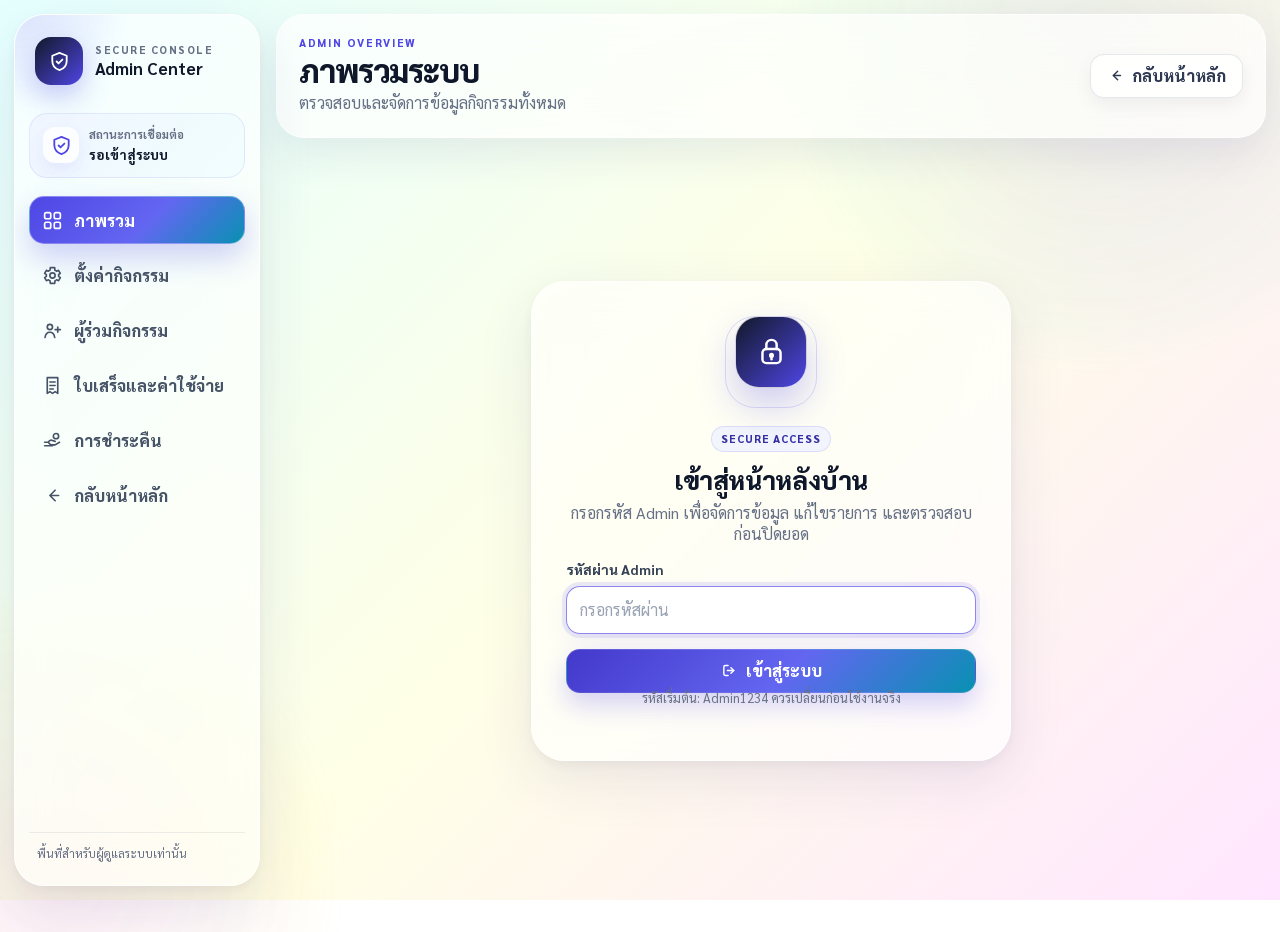
==== commit 019120f5: "Add files via upload" ====
--- a/admin.html
+++ b/admin.html
@@ -4,150 +4,122 @@
   <meta charset="utf-8">
   <meta name="viewport" content="width=device-width, initial-scale=1">
   <meta name="theme-color" content="#E5FFFF">
-  <title>Admin · Trip Cost Share v5.2</title>
+  <title>Admin Console · Trip Cost Share v5.3</title>
   <link rel="preconnect" href="https://fonts.googleapis.com">
   <link rel="preconnect" href="https://fonts.gstatic.com" crossorigin>
   <link href="https://fonts.googleapis.com/css2?family=Noto+Sans+Thai:wght@400;500;600;700;800&family=Sarabun:wght@400;500;600;700;800&display=swap" rel="stylesheet">
   <link rel="stylesheet" href="styles.css">
 </head>
-<body>
-  <div class="app-shell">
-    <header class="topbar">
-      <div><p class="eyebrow">ADMIN CONSOLE · V5.2</p><h1>หน้าหลังบ้าน</h1><p class="subtitle">แก้ไข ลบ ตรวจสอบ และปิดยอดกิจกรรม</p></div>
-      <div class="topbar-actions">
-        <span id="adminConnectionBadge" class="badge badge-warning">รอเข้าสู่ระบบ</span>
-        <a class="btn btn-secondary" href="index.html">กลับหน้าหลัก</a>
-        <button id="adminRefreshBtn" class="btn btn-secondary hidden" type="button">รีเฟรช</button>
-        <button id="adminLogoutBtn" class="btn btn-danger hidden" type="button">ออกจากระบบ</button>
+<body class="admin-body">
+  <div class="app-shell saas-layout admin-layout">
+    <aside id="appSidebar" class="app-sidebar admin-sidebar" aria-label="เมนู Admin">
+      <div class="sidebar-brand">
+        <span class="brand-mark admin" aria-hidden="true"><svg viewBox="0 0 24 24" fill="none"><path d="M12 3 4.5 6v5.4c0 4.8 3.2 8.2 7.5 9.6 4.3-1.4 7.5-4.8 7.5-9.6V6L12 3Z"/><path d="m9 12 2 2 4-4"/></svg></span>
+        <div><p>SECURE CONSOLE</p><strong>Admin Center</strong></div>
       </div>
-    </header>
 
-    <section id="adminLoginSection" class="admin-login-shell">
-      <article class="panel admin-login-card">
-        <div class="admin-lock-icon">🔐</div>
-        <h2>เข้าสู่หน้าหลังบ้าน</h2>
-        <p>กรอกรหัส Admin เพื่อจัดการข้อมูล</p>
-        <form id="adminLoginForm" class="form-grid">
-          <label class="field"><span>รหัสผ่าน Admin</span><input id="adminPassword" type="password" autocomplete="current-password" required autofocus></label>
-          <button class="btn btn-primary" type="submit">เข้าสู่ระบบ</button>
-        </form>
-        <p class="helper-text">รหัสเริ่มต้น: Admin1234 ควรเปลี่ยนก่อนใช้งานจริง</p>
-      </article>
-    </section>
+      <div class="sidebar-event-card admin-event-card">
+        <span class="sidebar-event-icon"><svg viewBox="0 0 24 24" fill="none"><path d="M12 3 4.5 6v5.4c0 4.8 3.2 8.2 7.5 9.6 4.3-1.4 7.5-4.8 7.5-9.6V6L12 3Z"/><path d="m9 12 2 2 4-4"/></svg></span>
+        <div><small>สถานะการเชื่อมต่อ</small><strong id="adminConnectionBadge" class="sidebar-status-text">รอเข้าสู่ระบบ</strong></div>
+      </div>
 
-    <main id="adminApp" class="hidden">
-      <div id="adminDemoBanner" class="notice hidden"><strong>โหมดทดลอง:</strong> ใช้ข้อมูล localStorage ชุดเดียวกับหน้าหลัก</div>
+      <nav class="app-nav admin-nav">
+        <button class="app-nav-link active" type="button" data-admin-page-target="overview">
+          <svg viewBox="0 0 24 24" fill="none"><rect x="3" y="3" width="7" height="7" rx="2"/><rect x="14" y="3" width="7" height="7" rx="2"/><rect x="3" y="14" width="7" height="7" rx="2"/><rect x="14" y="14" width="7" height="7" rx="2"/></svg><span>ภาพรวม</span>
+        </button>
+        <button class="app-nav-link" type="button" data-admin-page-target="settings">
+          <svg viewBox="0 0 24 24" fill="none"><circle cx="12" cy="12" r="3"/><path d="M19 12a7 7 0 0 0-.1-1l2-1.5-2-3.4-2.4 1a7 7 0 0 0-1.7-1L14.5 3h-5l-.4 3.1a7 7 0 0 0-1.7 1L5 6.1 3 9.5 5 11a7 7 0 0 0 0 2l-2 1.5 2 3.4 2.4-1a7 7 0 0 0 1.7 1l.4 3.1h5l.4-3.1a7 7 0 0 0 1.7-1l2.4 1 2-3.4-2-1.5c.1-.3.1-.7.1-1Z"/></svg><span>ตั้งค่ากิจกรรม</span>
+        </button>
+        <button class="app-nav-link" type="button" data-admin-page-target="participants">
+          <svg viewBox="0 0 24 24" fill="none"><circle cx="9" cy="8" r="3"/><path d="M3.5 20c.5-4 2.4-6 5.5-6s5 2 5.5 6M18 8v6M15 11h6"/></svg><span>ผู้ร่วมกิจกรรม</span>
+        </button>
+        <button class="app-nav-link" type="button" data-admin-page-target="receipts">
+          <svg viewBox="0 0 24 24" fill="none"><path d="M6 3h12v18l-3-2-3 2-3-2-3 2V3Z"/><path d="M9 8h6M9 12h6M9 16h4"/></svg><span>ใบเสร็จและค่าใช้จ่าย</span>
+        </button>
+        <button class="app-nav-link" type="button" data-admin-page-target="settlements">
+          <svg viewBox="0 0 24 24" fill="none"><circle cx="16" cy="7" r="3"/><path d="M3 14h4l3 3h5l5-3M3 18h9M7 14c1-2 3-3 5-2l3 1"/></svg><span>การชำระคืน</span>
+        </button>
+        <a class="app-nav-link" href="index.html"><svg viewBox="0 0 24 24" fill="none"><path d="m15 18-6-6 6-6M9 12h10"/></svg><span>กลับหน้าหลัก</span></a>
+      </nav>
 
-      <section class="summary-grid">
-        <article class="summary-card"><span>ผู้ร่วมกิจกรรม</span><strong id="adminParticipantCount">0</strong><small>รายชื่อที่ใช้งาน</small></article>
-        <article class="summary-card"><span>ใบเสร็จ</span><strong id="adminReceiptCount">0</strong><small>รายการทั้งหมด</small></article>
-        <article class="summary-card"><span>ค่าใช้จ่ายรวม</span><strong id="adminGrandTotal">฿0.00</strong><small>ยอดใบเสร็จรวม</small></article>
-        <article class="summary-card accent-card"><span>สถานะกิจกรรม</span><strong id="adminStatusText">OPEN</strong><small>เปิดหรือปิดการบันทึก</small></article>
-      </section>
+      <div class="sidebar-bottom"><p>พื้นที่สำหรับผู้ดูแลระบบเท่านั้น</p></div>
+    </aside>
 
-      <section class="panel">
-        <div class="panel-heading"><div><h2>ตั้งค่ากิจกรรม</h2><p>เมื่อปิดกิจกรรม หน้าหลักจะดูข้อมูลได้ แต่เพิ่มข้อมูลใหม่ไม่ได้</p></div></div>
-        <form id="adminSettingsForm" class="settings-grid">
-          <label class="field"><span>ชื่อกิจกรรม</span><input id="adminEventName" type="text" maxlength="100" required></label>
-          <label class="field"><span>วันเริ่ม</span><input id="adminStartDate" type="date" required></label>
-          <label class="field"><span>วันสิ้นสุด</span><input id="adminEndDate" type="date" required></label>
-          <label class="field"><span>สถานะ</span><select id="adminEventStatus"><option value="open">เปิดรับข้อมูล</option><option value="closed">ปิดยอด/ล็อกกิจกรรม</option></select></label>
-          <button class="btn btn-primary" type="submit">บันทึกการตั้งค่า</button>
-        </form>
-      </section>
+    <button id="sidebarOverlay" class="sidebar-overlay" type="button" aria-label="ปิดเมนู"></button>
 
-      <section class="two-column admin-editor-grid">
-        <article class="panel">
-          <div class="panel-heading"><div><h2>แก้ไขผู้ร่วมกิจกรรม</h2><p>เลือกจากตารางด้านล่าง หรือเพิ่มรายชื่อใหม่</p></div></div>
-          <form id="adminParticipantForm" class="form-grid">
-            <input id="adminParticipantId" type="hidden">
-            <label class="field"><span>ชื่อ</span><input id="adminParticipantName" type="text" maxlength="80" required></label>
-            <fieldset class="choice-fieldset"><legend>วันที่เข้าร่วม</legend><div id="adminAttendanceOptions" class="checkbox-grid"></div></fieldset>
-            <fieldset class="choice-fieldset"><legend>คืนที่พัก</legend><div id="adminLodgingOptions" class="checkbox-grid"></div></fieldset>
-            <label class="switch-field standalone-switch"><input id="adminDrinksAlcohol" type="checkbox"><span class="switch"></span><span>ปกติดื่มแอลกอฮอล์</span></label>
-            <label class="switch-field standalone-switch"><input id="adminParticipantActive" type="checkbox" checked><span class="switch"></span><span>สถานะใช้งาน</span></label>
-            <div class="form-actions"><button id="adminParticipantSubmitBtn" class="btn btn-primary" type="submit">เพิ่มรายชื่อ</button><button id="adminParticipantCancelBtn" class="btn btn-secondary hidden" type="button">ยกเลิกแก้ไข</button></div>
-          </form>
-        </article>
+    <div class="app-workspace">
+      <header class="workspace-header admin-workspace-header">
+        <div class="workspace-title-group">
+          <button id="mobileMenuBtn" class="icon-button mobile-menu-button" type="button" aria-label="เปิดเมนู"><svg viewBox="0 0 24 24" fill="none"><path d="M4 7h16M4 12h16M4 17h16"/></svg></button>
+          <div><p id="currentPageKicker" class="page-kicker">ADMIN OVERVIEW</p><h1 id="currentPageTitle">ภาพรวมระบบ</h1><p id="currentPageDescription" class="subtitle">ตรวจสอบและจัดการข้อมูลกิจกรรมทั้งหมด</p></div>
+        </div>
+        <div class="workspace-actions"><a class="btn btn-secondary" href="index.html">กลับหน้าหลัก</a><button id="adminRefreshBtn" class="btn btn-secondary hidden" type="button">รีเฟรช</button><button id="adminLogoutBtn" class="btn btn-danger hidden" type="button">ออกจากระบบ</button></div>
+      </header>
 
-        <article class="panel">
-          <div class="panel-heading"><div><h2>แก้ไขการชำระคืน</h2><p>เพิ่มหรือแก้รายการโอนระหว่างสมาชิก</p></div></div>
-          <form id="adminSettlementForm" class="form-grid">
-            <input id="adminSettlementId" type="hidden">
-            <label class="field"><span>วันที่</span><input id="adminSettlementDate" type="date" required></label>
-            <div class="field-row">
-              <label class="field"><span>ผู้โอน</span><select id="adminSettlementFrom" required></select></label>
-              <label class="field"><span>ผู้รับ</span><select id="adminSettlementTo" required></select></label>
-            </div>
-            <label class="field"><span>จำนวนเงิน</span><input id="adminSettlementAmount" type="number" min="0.01" step="0.01" required></label>
-            <label class="field"><span>หมายเหตุ</span><input id="adminSettlementNote" type="text" maxlength="160"></label>
-            <div class="form-actions"><button id="adminSettlementSubmitBtn" class="btn btn-primary" type="submit">เพิ่มรายการโอน</button><button id="adminSettlementCancelBtn" class="btn btn-secondary hidden" type="button">ยกเลิกแก้ไข</button></div>
-          </form>
+      <section id="adminLoginSection" class="admin-login-shell">
+        <article class="panel admin-login-card modern-admin-login">
+          <div class="admin-login-visual"><span class="admin-lock-icon"><svg viewBox="0 0 24 24" fill="none"><rect x="5" y="10" width="14" height="11" rx="3"/><path d="M8 10V7a4 4 0 0 1 8 0v3"/><circle cx="12" cy="15" r="1"/><path d="M12 16v2"/></svg></span><span class="secure-pulse"></span></div>
+          <span class="section-badge">SECURE ACCESS</span><h2>เข้าสู่หน้าหลังบ้าน</h2><p>กรอกรหัส Admin เพื่อจัดการข้อมูล แก้ไขรายการ และตรวจสอบก่อนปิดยอด</p>
+          <form id="adminLoginForm" class="form-grid"><label class="field"><span>รหัสผ่าน Admin</span><input id="adminPassword" type="password" autocomplete="current-password" required autofocus placeholder="กรอกรหัสผ่าน"></label><button class="btn btn-primary btn-wide" type="submit">เข้าสู่ระบบ</button></form>
+          <p class="helper-text">รหัสเริ่มต้น: Admin1234 ควรเปลี่ยนก่อนใช้งานจริง</p>
         </article>
       </section>
 
-      <section class="panel">
-        <div class="panel-heading"><div><h2>แก้ไขใบเสร็จและการหาร</h2><p>กดแก้ไขจากตารางใบเสร็จ ระบบจะโหลดผู้จ่าย รายการย่อย และรายชื่อผู้รับผิดชอบเดิม</p></div></div>
-        <form id="adminReceiptForm" class="form-grid">
-          <input id="adminReceiptId" type="hidden">
-          <div class="field-row">
-            <label class="field"><span>วันที่ใบเสร็จ</span><input id="adminReceiptDate" type="date" required></label>
-            <label class="field"><span>ร้านค้า/ผู้ให้บริการ</span><input id="adminReceiptMerchant" type="text" maxlength="120" required></label>
+      <main id="adminApp" class="page-stack hidden">
+        <div id="adminDemoBanner" class="notice hidden"><strong>โหมดทดลอง:</strong> ใช้ข้อมูล localStorage ชุดเดียวกับหน้าหลัก</div>
+
+        <section class="admin-page active" data-admin-page="overview">
+          <div class="dashboard-welcome panel admin-welcome"><div><span class="section-badge">CONTROL CENTER</span><h2>ศูนย์ควบคุมกิจกรรม</h2><p>ดูสถานะระบบและเข้าถึงส่วนจัดการสำคัญจากเมนูด้านซ้าย</p></div></div>
+          <section class="summary-grid">
+            <article class="summary-card"><span>ผู้ร่วมกิจกรรม</span><strong id="adminParticipantCount">0</strong><small>รายชื่อที่ใช้งาน</small></article>
+            <article class="summary-card"><span>ใบเสร็จ</span><strong id="adminReceiptCount">0</strong><small>รายการทั้งหมด</small></article>
+            <article class="summary-card"><span>ค่าใช้จ่ายรวม</span><strong id="adminGrandTotal">฿0.00</strong><small>ยอดใบเสร็จรวม</small></article>
+            <article class="summary-card accent-card"><span>สถานะกิจกรรม</span><strong id="adminStatusText">OPEN</strong><small>เปิดหรือปิดการบันทึก</small></article>
+          </section>
+          <div class="admin-overview-grid">
+            <button class="admin-module-card" type="button" data-admin-page-target="participants"><span class="module-icon"><svg viewBox="0 0 24 24" fill="none"><circle cx="9" cy="8" r="3"/><path d="M3.5 20c.5-4 2.4-6 5.5-6s5 2 5.5 6M18 8v6M15 11h6"/></svg></span><span><strong>จัดการผู้ร่วมกิจกรรม</strong><small>เพิ่ม แก้ไข ลบ และกำหนดวันเข้าร่วม</small></span></button>
+            <button class="admin-module-card" type="button" data-admin-page-target="receipts"><span class="module-icon receipt"><svg viewBox="0 0 24 24" fill="none"><path d="M6 3h12v18l-3-2-3 2-3-2-3 2V3Z"/><path d="M9 8h6M9 12h6M9 16h4"/></svg></span><span><strong>จัดการใบเสร็จ</strong><small>แก้ไขผู้จ่าย วิธีหาร และรูปใบเสร็จ</small></span></button>
+            <button class="admin-module-card" type="button" data-admin-page-target="settings"><span class="module-icon settings"><svg viewBox="0 0 24 24" fill="none"><circle cx="12" cy="12" r="3"/><path d="M19 12a7 7 0 0 0-.1-1l2-1.5-2-3.4-2.4 1a7 7 0 0 0-1.7-1L14.5 3h-5l-.4 3.1a7 7 0 0 0-1.7 1L5 6.1 3 9.5 5 11a7 7 0 0 0 0 2l-2 1.5 2 3.4 2.4-1a7 7 0 0 0 1.7 1l.4 3.1h5l.4-3.1a7 7 0 0 0 1.7-1l2.4 1 2-3.4-2-1.5c.1-.3.1-.7.1-1Z"/></svg></span><span><strong>ตั้งค่ากิจกรรม</strong><small>กำหนดชื่อ ช่วงวันที่ และสถานะกิจกรรม</small></span></button>
           </div>
-          <div class="field-row">
-            <label class="field"><span>ยอดรวม</span><input id="adminReceiptTotal" type="number" min="0.01" step="0.01" required></label>
-            <label class="field"><span>เปลี่ยนรูปใบเสร็จ</span><input id="adminReceiptImage" type="file" accept="image/jpeg,image/png,image/webp"></label>
-          </div>
-          <label class="field"><span>หมายเหตุ</span><input id="adminReceiptNote" type="text" maxlength="180"></label>
-          <div id="adminExistingReceipt" class="existing-receipt hidden">
-            <div><strong>มีรูปใบเสร็จเดิม</strong><span>เลือกไฟล์ใหม่เพื่อแทนที่ หรือเลือกลบรูปเดิม</span></div>
-            <div class="existing-receipt-actions"><button id="adminViewReceiptBtn" class="btn btn-secondary" type="button">ดูรูปเดิม</button><label class="remove-receipt-option"><input id="adminRemoveReceipt" type="checkbox"><span>ลบรูปเดิม</span></label></div>
-          </div>
-          <section class="builder-block">
-            <div class="builder-heading"><div><h3>ผู้สำรองจ่าย</h3><p>ยอดรวมต้องตรงกับยอดใบเสร็จ</p></div><button id="adminAddPayerBtn" class="btn btn-secondary" type="button">เพิ่มผู้จ่าย</button></div>
-            <div id="adminPayerRows" class="dynamic-list"></div>
+        </section>
+
+        <section class="admin-page" data-admin-page="settings">
+          <div class="page-intro-card panel"><div class="page-intro-icon"><svg viewBox="0 0 24 24" fill="none"><circle cx="12" cy="12" r="3"/><path d="M19 12a7 7 0 0 0-.1-1l2-1.5-2-3.4-2.4 1a7 7 0 0 0-1.7-1L14.5 3h-5l-.4 3.1a7 7 0 0 0-1.7 1L5 6.1 3 9.5 5 11a7 7 0 0 0 0 2l-2 1.5 2 3.4 2.4-1a7 7 0 0 0 1.7 1l.4 3.1h5l.4-3.1a7 7 0 0 0 1.7-1l2.4 1 2-3.4-2-1.5c.1-.3.1-.7.1-1Z"/></svg></div><div><span class="section-badge">EVENT CONFIGURATION</span><h2>ตั้งค่ากิจกรรม</h2><p>กำหนดชื่อ ช่วงวันที่ และสถานะการเปิดรับข้อมูล</p></div></div>
+          <section class="panel"><div class="panel-heading"><div><h2>ข้อมูลกิจกรรม</h2><p>เมื่อปิดกิจกรรม หน้าหลักจะดูข้อมูลได้ แต่เพิ่มข้อมูลใหม่ไม่ได้</p></div></div><form id="adminSettingsForm" class="settings-grid"><label class="field"><span>ชื่อกิจกรรม</span><input id="adminEventName" type="text" maxlength="100" required></label><label class="field"><span>วันเริ่ม</span><input id="adminStartDate" type="date" required></label><label class="field"><span>วันสิ้นสุด</span><input id="adminEndDate" type="date" required></label><label class="field"><span>สถานะ</span><select id="adminEventStatus"><option value="open">เปิดรับข้อมูล</option><option value="closed">ปิดยอด/ล็อกกิจกรรม</option></select></label><button class="btn btn-primary" type="submit">บันทึกการตั้งค่า</button></form></section>
+        </section>
+
+        <section class="admin-page" data-admin-page="participants">
+          <div class="page-intro-card panel"><div class="page-intro-icon"><svg viewBox="0 0 24 24" fill="none"><circle cx="9" cy="8" r="3"/><path d="M3.5 20c.5-4 2.4-6 5.5-6s5 2 5.5 6M18 8v6M15 11h6"/></svg></div><div><span class="section-badge">MEMBER MANAGEMENT</span><h2>จัดการผู้ร่วมกิจกรรม</h2><p>เพิ่ม แก้ไข ลบ และกำหนดวันเข้าร่วมหรือคืนที่พัก</p></div></div>
+          <section class="admin-content-split">
+            <article class="panel"><div class="panel-heading"><div><h2>แก้ไขผู้ร่วมกิจกรรม</h2><p>เลือกจากตาราง หรือเพิ่มรายชื่อใหม่</p></div></div><form id="adminParticipantForm" class="form-grid"><input id="adminParticipantId" type="hidden"><label class="field"><span>ชื่อ</span><input id="adminParticipantName" type="text" maxlength="80" required></label><fieldset class="choice-fieldset"><legend>วันที่เข้าร่วม</legend><div id="adminAttendanceOptions" class="checkbox-grid"></div></fieldset><fieldset class="choice-fieldset"><legend>คืนที่พัก</legend><div id="adminLodgingOptions" class="checkbox-grid"></div></fieldset><label class="switch-field standalone-switch"><input id="adminDrinksAlcohol" type="checkbox"><span class="switch"></span><span>ปกติดื่มแอลกอฮอล์</span></label><label class="switch-field standalone-switch"><input id="adminParticipantActive" type="checkbox" checked><span class="switch"></span><span>สถานะใช้งาน</span></label><div class="form-actions"><button id="adminParticipantSubmitBtn" class="btn btn-primary" type="submit">เพิ่มรายชื่อ</button><button id="adminParticipantCancelBtn" class="btn btn-secondary hidden" type="button">ยกเลิกแก้ไข</button></div></form></article>
+            <article class="panel table-panel"><div class="panel-heading"><div><h2>รายชื่อทั้งหมด</h2><p>เลือกแก้ไขหรือลบจากตาราง</p></div></div><div class="table-wrap"><table><thead><tr><th>ชื่อ</th><th>วันที่มา</th><th>คืนพัก</th><th>สถานะ</th><th class="text-right">จัดการ</th></tr></thead><tbody id="adminParticipantTableBody"></tbody></table></div></article>
           </section>
-          <section class="builder-block">
-            <div class="builder-heading"><div><h3>รายการย่อย</h3><p>แก้ไขวิธีหาร รายชื่อ น้ำหนัก หรือยอดรายบุคคล</p></div><button id="adminAddLineBtn" class="btn btn-secondary" type="button">เพิ่มรายการ</button></div>
-            <div id="adminLineRows" class="dynamic-list expense-lines"></div>
+        </section>
+
+        <section class="admin-page" data-admin-page="receipts">
+          <div class="page-intro-card panel expense-intro"><div class="page-intro-icon expense"><svg viewBox="0 0 24 24" fill="none"><path d="M6 3h12v18l-3-2-3 2-3-2-3 2V3Z"/><path d="M9 8h6M9 12h6M9 16h4"/></svg></div><div><span class="section-badge">RECEIPT MANAGEMENT</span><h2>จัดการใบเสร็จและค่าใช้จ่าย</h2><p>แก้ไขผู้จ่าย รายการย่อย วิธีหาร รายชื่อผู้รับผิดชอบ และรูปใบเสร็จ</p></div></div>
+          <section class="panel"><div class="panel-heading"><div><h2>แก้ไขใบเสร็จและการหาร</h2><p>กดแก้ไขจากตาราง ระบบจะโหลดข้อมูลเดิมกลับมาที่ฟอร์มนี้</p></div></div><form id="adminReceiptForm" class="form-grid"><input id="adminReceiptId" type="hidden"><div class="field-row"><label class="field"><span>วันที่ใบเสร็จ</span><input id="adminReceiptDate" type="date" required></label><label class="field"><span>ร้านค้า/ผู้ให้บริการ</span><input id="adminReceiptMerchant" type="text" maxlength="120" required></label></div><div class="field-row"><label class="field"><span>ยอดรวม</span><input id="adminReceiptTotal" type="number" min="0.01" step="0.01" required></label><label class="field"><span>เปลี่ยนรูปใบเสร็จ</span><input id="adminReceiptImage" type="file" accept="image/jpeg,image/png,image/webp"></label></div><label class="field"><span>หมายเหตุ</span><input id="adminReceiptNote" type="text" maxlength="180"></label><div id="adminExistingReceipt" class="existing-receipt hidden"><div><strong>มีรูปใบเสร็จเดิม</strong><span>เลือกไฟล์ใหม่เพื่อแทนที่ หรือเลือกลบรูปเดิม</span></div><div class="existing-receipt-actions"><button id="adminViewReceiptBtn" class="btn btn-secondary" type="button">ดูรูปเดิม</button><label class="remove-receipt-option"><input id="adminRemoveReceipt" type="checkbox"><span>ลบรูปเดิม</span></label></div></div><section class="builder-block"><div class="builder-heading"><div><h3>ผู้สำรองจ่าย</h3><p>ยอดรวมต้องตรงกับยอดใบเสร็จ</p></div><button id="adminAddPayerBtn" class="btn btn-secondary" type="button">เพิ่มผู้จ่าย</button></div><div id="adminPayerRows" class="dynamic-list"></div></section><section class="builder-block"><div class="builder-heading"><div><h3>รายการย่อย</h3><p>แก้ไขวิธีหาร รายชื่อ น้ำหนัก หรือยอดรายบุคคล</p></div><button id="adminAddLineBtn" class="btn btn-secondary" type="button">เพิ่มรายการ</button></div><div id="adminLineRows" class="dynamic-list expense-lines"></div></section><div id="adminReceiptValidation" class="warning-box hidden"></div><div class="form-actions"><button id="adminReceiptSubmitBtn" class="btn btn-primary" type="submit">บันทึกใบเสร็จ</button><button id="adminReceiptCancelBtn" class="btn btn-secondary hidden" type="button">ยกเลิกแก้ไข</button></div></form></section>
+          <section class="panel"><div class="panel-heading"><div><h2>ใบเสร็จทั้งหมด</h2><p>ตรวจสอบยอดและจัดการข้อมูลย้อนหลัง</p></div></div><div class="table-wrap"><table><thead><tr><th>วันที่</th><th>ร้านค้า</th><th>รายการย่อย</th><th>ใบเสร็จ</th><th class="text-right">ยอดรวม</th><th class="text-right">จัดการ</th></tr></thead><tbody id="adminReceiptTableBody"></tbody></table></div></section>
+        </section>
+
+        <section class="admin-page" data-admin-page="settlements">
+          <div class="page-intro-card panel"><div class="page-intro-icon settlement"><svg viewBox="0 0 24 24" fill="none"><circle cx="16" cy="7" r="3"/><path d="M3 14h4l3 3h5l5-3M3 18h9M7 14c1-2 3-3 5-2l3 1"/></svg></div><div><span class="section-badge">SETTLEMENT MANAGEMENT</span><h2>จัดการการชำระคืน</h2><p>เพิ่ม แก้ไข หรือลบรายการโอนระหว่างสมาชิก</p></div></div>
+          <section class="admin-content-split settlement-admin-grid">
+            <article class="panel"><div class="panel-heading"><div><h2>แก้ไขการชำระคืน</h2><p>รายการนี้ไม่เพิ่มยอดค่าใช้จ่ายรวม</p></div></div><form id="adminSettlementForm" class="form-grid"><input id="adminSettlementId" type="hidden"><label class="field"><span>วันที่</span><input id="adminSettlementDate" type="date" required></label><div class="field-row"><label class="field"><span>ผู้โอน</span><select id="adminSettlementFrom" required></select></label><label class="field"><span>ผู้รับ</span><select id="adminSettlementTo" required></select></label></div><label class="field"><span>จำนวนเงิน</span><input id="adminSettlementAmount" type="number" min="0.01" step="0.01" required></label><label class="field"><span>หมายเหตุ</span><input id="adminSettlementNote" type="text" maxlength="160"></label><div class="form-actions"><button id="adminSettlementSubmitBtn" class="btn btn-primary" type="submit">เพิ่มรายการโอน</button><button id="adminSettlementCancelBtn" class="btn btn-secondary hidden" type="button">ยกเลิกแก้ไข</button></div></form></article>
+            <article class="panel table-panel"><div class="panel-heading"><div><h2>รายการชำระคืนทั้งหมด</h2><p>ตรวจสอบประวัติการโอนเงิน</p></div></div><div class="table-wrap"><table><thead><tr><th>วันที่</th><th>ผู้โอน</th><th>ผู้รับ</th><th class="text-right">จำนวนเงิน</th><th class="text-right">จัดการ</th></tr></thead><tbody id="adminSettlementTableBody"></tbody></table></div></article>
           </section>
-          <div id="adminReceiptValidation" class="warning-box hidden"></div>
-          <div class="form-actions"><button id="adminReceiptSubmitBtn" class="btn btn-primary" type="submit">บันทึกใบเสร็จ</button><button id="adminReceiptCancelBtn" class="btn btn-secondary hidden" type="button">ยกเลิกแก้ไข</button></div>
-        </form>
-      </section>
-
-      <section class="panel">
-        <div class="panel-heading"><div><h2>จัดการผู้ร่วมกิจกรรม</h2></div></div>
-        <div class="table-wrap"><table><thead><tr><th>ชื่อ</th><th>วันที่มา</th><th>คืนพัก</th><th>สถานะ</th><th class="text-right">จัดการ</th></tr></thead><tbody id="adminParticipantTableBody"></tbody></table></div>
-      </section>
-
-      <section class="panel">
-        <div class="panel-heading"><div><h2>จัดการใบเสร็จ</h2></div></div>
-        <div class="table-wrap"><table><thead><tr><th>วันที่</th><th>ร้านค้า</th><th>รายการย่อย</th><th>ใบเสร็จ</th><th class="text-right">ยอดรวม</th><th class="text-right">จัดการ</th></tr></thead><tbody id="adminReceiptTableBody"></tbody></table></div>
-      </section>
-
-      <section class="panel">
-        <div class="panel-heading"><div><h2>จัดการรายการชำระคืน</h2></div></div>
-        <div class="table-wrap"><table><thead><tr><th>วันที่</th><th>ผู้โอน</th><th>ผู้รับ</th><th class="text-right">จำนวนเงิน</th><th class="text-right">จัดการ</th></tr></thead><tbody id="adminSettlementTableBody"></tbody></table></div>
-      </section>
-    </main>
+        </section>
+      </main>
+    </div>
   </div>
 
   <template id="adminPayerRowTemplate"><div class="dynamic-row payer-row"><label class="field"><span>ผู้จ่าย</span><select class="payer-person" required></select></label><label class="field"><span>จำนวนเงิน</span><input class="payer-amount" type="number" min="0.01" step="0.01" required></label><button class="btn btn-danger remove-row-btn" type="button">ลบ</button></div></template>
-  <template id="adminLineTemplate">
-    <article class="expense-line-card">
-      <div class="expense-line-top"><strong class="line-number">รายการ</strong><button class="btn btn-danger remove-line-btn" type="button">ลบรายการ</button></div>
-      <div class="field-row"><label class="field"><span>รายละเอียด</span><input class="line-description" type="text" required></label><label class="field"><span>หมวด</span><select class="line-category"><option value="food">ค่าอาหาร</option><option value="beverage">เครื่องดื่ม</option><option value="alcohol">แอลกอฮอล์</option><option value="lodging">ที่พัก</option><option value="activity">กิจกรรม</option><option value="transport">การเดินทาง</option><option value="shared">ของใช้ส่วนกลาง</option><option value="other">อื่น ๆ</option></select></label></div>
-      <div class="field-row"><label class="field"><span>จำนวนเงิน</span><input class="line-amount" type="number" min="0.01" step="0.01" required></label><label class="field"><span>วิธีหาร</span><select class="line-split-mode"><option value="attendance_date">ผู้ที่มาในวันนั้น</option><option value="lodging_night">ผู้ที่พักคืนนั้น</option><option value="selected_equal">เลือกคนหารเท่ากัน</option><option value="person_days">ตามคน-วัน</option><option value="weighted">ตามหน่วย/น้ำหนัก</option><option value="manual">ระบุยอดต่อคน</option><option value="all_equal">ทุกคนเท่ากัน</option></select></label></div>
-      <label class="field line-service-date-field hidden"><span>คืนที่พัก/วันที่อ้างอิง</span><input class="line-service-date" type="date"></label>
-      <fieldset class="choice-fieldset"><legend>ผู้ร่วมรับผิดชอบ</legend><div class="line-participant-options participant-share-grid"></div></fieldset>
-      <div class="line-preview"></div>
-    </article>
-  </template>
+  <template id="adminLineTemplate"><article class="expense-line-card"><div class="expense-line-top"><strong class="line-number">รายการ</strong><button class="btn btn-danger remove-line-btn" type="button">ลบรายการ</button></div><div class="field-row"><label class="field"><span>รายละเอียด</span><input class="line-description" type="text" required></label><label class="field"><span>หมวด</span><select class="line-category"><option value="food">ค่าอาหาร</option><option value="beverage">เครื่องดื่ม</option><option value="alcohol">แอลกอฮอล์</option><option value="lodging">ที่พัก</option><option value="activity">กิจกรรม</option><option value="transport">การเดินทาง</option><option value="shared">ของใช้ส่วนกลาง</option><option value="other">อื่น ๆ</option></select></label></div><div class="field-row"><label class="field"><span>จำนวนเงิน</span><input class="line-amount" type="number" min="0.01" step="0.01" required></label><label class="field"><span>วิธีหาร</span><select class="line-split-mode"><option value="attendance_date">ผู้ที่มาในวันนั้น</option><option value="lodging_night">ผู้ที่พักคืนนั้น</option><option value="selected_equal">เลือกคนหารเท่ากัน</option><option value="person_days">ตามคน-วัน</option><option value="weighted">ตามหน่วย/น้ำหนัก</option><option value="manual">ระบุยอดต่อคน</option><option value="all_equal">ทุกคนเท่ากัน</option></select></label></div><label class="field line-service-date-field hidden"><span>คืนที่พัก/วันที่อ้างอิง</span><input class="line-service-date" type="date"></label><fieldset class="choice-fieldset"><legend>ผู้ร่วมรับผิดชอบ</legend><div class="line-participant-options participant-share-grid"></div></fieldset><div class="line-preview"></div></article></template>
 
   <div id="toast" class="toast" role="status" aria-live="polite"></div>
   <script src="config.js"></script>
   <script src="admin.js"></script>
   <script src="ui-enhancements.js"></script>
+  <script src="navigation.js"></script>
 </body>
 </html>
--- a/styles.css
+++ b/styles.css
@@ -2097,3 +2097,972 @@
     background-size: 16px 16px;
   }
 }
+
+/* =========================================================
+   v5.3 Multi-page SaaS Navigation UI
+   UI-only: no changes to API, database, or calculation logic
+   ========================================================= */
+
+.app-shell.saas-layout {
+  width: min(1720px, calc(100% - 28px));
+  min-height: 100vh;
+  margin: 0 auto;
+  padding: 14px 0 28px;
+  display: grid;
+  grid-template-columns: 286px minmax(0, 1fr);
+  gap: 16px;
+  align-items: start;
+}
+
+.app-sidebar {
+  position: sticky;
+  top: 14px;
+  min-height: calc(100vh - 28px);
+  padding: 18px 14px;
+  display: flex;
+  flex-direction: column;
+  gap: 18px;
+  border: 1px solid rgba(255, 255, 255, 0.78);
+  border-radius: 30px;
+  background: rgba(255, 255, 255, 0.67);
+  box-shadow: 0 22px 58px rgba(49, 46, 129, 0.11), 0 3px 12px rgba(15, 23, 42, 0.05);
+  -webkit-backdrop-filter: blur(24px) saturate(150%);
+  backdrop-filter: blur(24px) saturate(150%);
+  overflow: hidden;
+  z-index: 30;
+}
+
+.app-sidebar::before {
+  content: "";
+  position: absolute;
+  width: 230px;
+  height: 230px;
+  top: -130px;
+  left: -110px;
+  border-radius: 50%;
+  background: radial-gradient(circle, rgba(99, 102, 241, 0.20), transparent 68%);
+  pointer-events: none;
+}
+
+.sidebar-brand,
+.sidebar-event-card,
+.app-nav,
+.sidebar-bottom {
+  position: relative;
+  z-index: 1;
+}
+
+.sidebar-brand {
+  display: flex;
+  align-items: center;
+  gap: 12px;
+  padding: 4px 6px 10px;
+}
+
+.brand-mark {
+  width: 48px;
+  height: 48px;
+  flex: 0 0 auto;
+  display: grid;
+  place-items: center;
+  border-radius: 16px;
+  color: #fff;
+  background: linear-gradient(135deg, #4f46e5, #06b6d4);
+  box-shadow: 0 12px 28px rgba(79, 70, 229, 0.28);
+}
+
+.brand-mark.admin {
+  background: linear-gradient(135deg, #111827, #4f46e5);
+}
+
+.brand-mark svg,
+.sidebar-event-icon svg,
+.app-nav-link svg,
+.quick-action-icon svg,
+.page-intro-icon svg,
+.module-icon svg,
+.icon-button svg,
+.admin-lock-icon svg {
+  width: 23px;
+  height: 23px;
+  stroke: currentColor;
+  stroke-width: 1.9;
+  stroke-linecap: round;
+  stroke-linejoin: round;
+}
+
+.sidebar-brand p {
+  margin: 0 0 2px;
+  color: var(--muted);
+  font-size: 0.67rem;
+  font-weight: 800;
+  letter-spacing: 0.14em;
+}
+
+.sidebar-brand strong {
+  display: block;
+  max-width: 188px;
+  font-size: 1.05rem;
+  line-height: 1.25;
+  overflow: hidden;
+  text-overflow: ellipsis;
+  white-space: nowrap;
+}
+
+.sidebar-event-card {
+  display: flex;
+  align-items: flex-start;
+  gap: 10px;
+  padding: 13px;
+  border: 1px solid rgba(99, 102, 241, 0.12);
+  border-radius: 18px;
+  background: linear-gradient(135deg, rgba(238, 242, 255, 0.74), rgba(236, 254, 255, 0.62));
+}
+
+.sidebar-event-icon {
+  width: 36px;
+  height: 36px;
+  flex: 0 0 auto;
+  display: grid;
+  place-items: center;
+  border-radius: 12px;
+  color: var(--primary);
+  background: rgba(255, 255, 255, 0.78);
+  box-shadow: 0 8px 18px rgba(79, 70, 229, 0.09);
+}
+
+.sidebar-event-card small {
+  display: block;
+  margin-bottom: 3px;
+  color: var(--muted);
+  font-size: 0.72rem;
+  font-weight: 700;
+}
+
+.sidebar-event-card strong {
+  display: block;
+  color: var(--text-strong);
+  font-size: 0.84rem;
+  line-height: 1.42;
+  word-break: break-word;
+}
+
+.sidebar-event-card .badge {
+  display: inline-flex;
+  min-height: 28px;
+  padding: 4px 8px;
+  font-size: 0.7rem;
+}
+
+.app-nav {
+  display: grid;
+  gap: 7px;
+}
+
+.app-nav-link {
+  width: 100%;
+  min-height: 48px;
+  padding: 10px 12px;
+  display: flex;
+  align-items: center;
+  gap: 11px;
+  border: 1px solid transparent;
+  border-radius: 15px;
+  color: #475467;
+  background: transparent;
+  font-weight: 750;
+  text-decoration: none;
+  text-align: left;
+  transition: color var(--transition), background var(--transition), border-color var(--transition), transform var(--transition), box-shadow var(--transition);
+}
+
+.app-nav-link svg {
+  width: 21px;
+  height: 21px;
+  flex: 0 0 auto;
+}
+
+.app-nav-link:hover {
+  color: var(--primary-dark);
+  border-color: rgba(99, 102, 241, 0.10);
+  background: rgba(255, 255, 255, 0.66);
+  transform: translateX(2px);
+}
+
+.app-nav-link.active {
+  color: #fff;
+  border-color: rgba(255, 255, 255, 0.32);
+  background: linear-gradient(135deg, #4f46e5, #6366f1 55%, #0891b2);
+  box-shadow: 0 14px 30px rgba(79, 70, 229, 0.25);
+}
+
+.sidebar-bottom {
+  margin-top: auto;
+  padding: 12px 8px 4px;
+  border-top: 1px solid rgba(100, 116, 139, 0.12);
+}
+
+.sidebar-bottom .badge {
+  margin-bottom: 8px;
+}
+
+.sidebar-bottom p {
+  margin: 0;
+  color: var(--muted);
+  font-size: 0.73rem;
+  line-height: 1.5;
+}
+
+.app-workspace {
+  min-width: 0;
+  display: grid;
+  gap: 16px;
+}
+
+.workspace-header {
+  position: sticky;
+  top: 14px;
+  z-index: 20;
+  min-height: 104px;
+  padding: 20px 22px;
+  display: flex;
+  align-items: center;
+  justify-content: space-between;
+  gap: 22px;
+  border: 1px solid rgba(255, 255, 255, 0.78);
+  border-radius: 28px;
+  background: rgba(255, 255, 255, 0.72);
+  box-shadow: 0 16px 42px rgba(49, 46, 129, 0.09);
+  -webkit-backdrop-filter: blur(24px) saturate(150%);
+  backdrop-filter: blur(24px) saturate(150%);
+}
+
+.workspace-title-group {
+  min-width: 0;
+  display: flex;
+  align-items: center;
+  gap: 14px;
+}
+
+.workspace-title-group h1 {
+  margin-bottom: 4px;
+  font-size: clamp(1.55rem, 2.5vw, 2.3rem);
+  letter-spacing: -0.035em;
+}
+
+.page-kicker {
+  margin: 0 0 3px;
+  color: var(--primary);
+  font-size: 0.68rem;
+  font-weight: 800;
+  letter-spacing: 0.15em;
+}
+
+.workspace-actions {
+  display: flex;
+  align-items: center;
+  justify-content: flex-end;
+  gap: 9px;
+  flex-wrap: wrap;
+}
+
+.icon-button {
+  width: 44px;
+  height: 44px;
+  flex: 0 0 auto;
+  display: grid;
+  place-items: center;
+  padding: 0;
+  border: 1px solid var(--line);
+  border-radius: 14px;
+  color: var(--text);
+  background: rgba(255, 255, 255, 0.72);
+}
+
+.mobile-menu-button {
+  display: none;
+}
+
+.sidebar-overlay {
+  display: none;
+}
+
+.page-stack {
+  min-width: 0;
+}
+
+.app-page,
+.admin-page {
+  display: none;
+  min-width: 0;
+}
+
+.app-page.active,
+.admin-page.active {
+  display: block;
+  animation: pageReveal 260ms cubic-bezier(.2, .8, .2, 1);
+}
+
+@keyframes pageReveal {
+  from { opacity: 0; transform: translateY(8px); }
+  to { opacity: 1; transform: translateY(0); }
+}
+
+.page-form-shell {
+  display: contents;
+}
+
+.dashboard-welcome,
+.page-intro-card {
+  position: relative;
+  overflow: hidden;
+}
+
+.dashboard-welcome {
+  padding: 24px 26px;
+  display: flex;
+  align-items: center;
+  justify-content: space-between;
+  gap: 22px;
+  background:
+    linear-gradient(135deg, rgba(255,255,255,0.78), rgba(255,255,255,0.57)),
+    radial-gradient(circle at 88% 20%, rgba(99, 102, 241, 0.20), transparent 30%),
+    radial-gradient(circle at 76% 90%, rgba(6, 182, 212, 0.16), transparent 30%);
+}
+
+.dashboard-welcome h2,
+.page-intro-card h2 {
+  margin: 7px 0 5px;
+  font-size: clamp(1.4rem, 2.3vw, 2rem);
+}
+
+.dashboard-welcome p,
+.page-intro-card p {
+  max-width: 720px;
+  margin: 0;
+  color: var(--muted);
+}
+
+.section-badge {
+  display: inline-flex;
+  align-items: center;
+  min-height: 26px;
+  padding: 4px 9px;
+  border: 1px solid rgba(79, 70, 229, 0.14);
+  border-radius: 999px;
+  color: var(--primary-dark);
+  background: rgba(238, 242, 255, 0.74);
+  font-size: 0.68rem;
+  font-weight: 800;
+  letter-spacing: 0.09em;
+}
+
+.quick-action-row {
+  min-width: min(570px, 48%);
+  display: grid;
+  grid-template-columns: repeat(3, minmax(0, 1fr));
+  gap: 10px;
+}
+
+.quick-action-button,
+.admin-module-card {
+  appearance: none;
+  border: 1px solid rgba(255, 255, 255, 0.72);
+  background: rgba(255, 255, 255, 0.68);
+  box-shadow: var(--shadow-sm);
+  cursor: pointer;
+  transition: transform var(--transition), box-shadow var(--transition), border-color var(--transition), background var(--transition);
+}
+
+.quick-action-button {
+  min-width: 0;
+  padding: 13px;
+  display: grid;
+  gap: 9px;
+  border-radius: 18px;
+  text-align: left;
+}
+
+.quick-action-button:hover,
+.admin-module-card:hover {
+  transform: translateY(-3px);
+  border-color: rgba(99, 102, 241, 0.24);
+  background: rgba(255, 255, 255, 0.9);
+  box-shadow: var(--shadow-hover);
+}
+
+.quick-action-icon,
+.page-intro-icon,
+.module-icon {
+  width: 43px;
+  height: 43px;
+  display: grid;
+  place-items: center;
+  border-radius: 14px;
+  color: #fff;
+  background: linear-gradient(135deg, #4f46e5, #6366f1);
+  box-shadow: 0 10px 22px rgba(79, 70, 229, 0.22);
+}
+
+.quick-action-icon.lodging,
+.page-intro-icon.lodging {
+  background: linear-gradient(135deg, #059669, #06b6d4);
+  box-shadow: 0 10px 22px rgba(5, 150, 105, 0.20);
+}
+
+.quick-action-icon svg,
+.page-intro-icon svg,
+.module-icon svg {
+  width: 22px;
+  height: 22px;
+}
+
+.quick-action-button > span:last-child {
+  min-width: 0;
+}
+
+.quick-action-button strong,
+.quick-action-button small {
+  display: block;
+}
+
+.quick-action-button strong {
+  margin-bottom: 3px;
+  font-size: 0.88rem;
+}
+
+.quick-action-button small {
+  color: var(--muted);
+  font-size: 0.72rem;
+  line-height: 1.35;
+}
+
+.page-intro-card {
+  margin-bottom: 14px;
+  padding: 22px 24px;
+  display: flex;
+  align-items: center;
+  gap: 17px;
+}
+
+.page-intro-card::after {
+  content: "";
+  position: absolute;
+  width: 260px;
+  height: 260px;
+  right: -150px;
+  top: -155px;
+  border-radius: 50%;
+  background: radial-gradient(circle, rgba(99, 102, 241, 0.15), transparent 70%);
+}
+
+.page-intro-card > * {
+  position: relative;
+  z-index: 1;
+}
+
+.page-intro-icon {
+  width: 58px;
+  height: 58px;
+  flex: 0 0 auto;
+  border-radius: 19px;
+}
+
+.page-intro-icon.expense,
+.module-icon.receipt {
+  background: linear-gradient(135deg, #f97316, #ec4899);
+  box-shadow: 0 11px 24px rgba(249, 115, 22, 0.20);
+}
+
+.page-intro-icon.settlement {
+  background: linear-gradient(135deg, #059669, #14b8a6);
+}
+
+.content-grid {
+  display: grid;
+  gap: 14px;
+}
+
+.content-grid-participant {
+  grid-template-columns: minmax(0, .92fr) minmax(380px, 1.08fr);
+}
+
+.lodging-page-grid {
+  grid-template-columns: minmax(0, 1.2fr) minmax(300px, .8fr);
+}
+
+.form-panel,
+.participant-directory-panel,
+.lodging-guide-panel,
+.table-panel {
+  min-width: 0;
+}
+
+.step-chip,
+.status-chip {
+  display: inline-flex;
+  align-items: center;
+  min-height: 30px;
+  padding: 5px 10px;
+  border-radius: 999px;
+  color: var(--primary-dark);
+  background: rgba(224, 231, 255, 0.78);
+  font-size: 0.72rem;
+  font-weight: 800;
+  white-space: nowrap;
+}
+
+.step-chip.lodging {
+  color: #047857;
+  background: rgba(209, 250, 229, 0.78);
+}
+
+.status-chip {
+  color: #9a6700;
+  background: rgba(254, 249, 195, 0.82);
+}
+
+.btn-wide {
+  width: 100%;
+}
+
+.lodging-fieldset {
+  min-height: 190px;
+}
+
+.lodging-form-actions {
+  margin-top: 18px;
+}
+
+.guide-list {
+  display: grid;
+  gap: 13px;
+}
+
+.guide-item {
+  display: grid;
+  grid-template-columns: 36px minmax(0, 1fr);
+  gap: 11px;
+  align-items: start;
+  padding: 13px;
+  border: 1px solid rgba(100, 116, 139, 0.12);
+  border-radius: 17px;
+  background: rgba(255, 255, 255, 0.52);
+}
+
+.guide-item > span {
+  width: 34px;
+  height: 34px;
+  display: grid;
+  place-items: center;
+  border-radius: 11px;
+  color: #fff;
+  background: linear-gradient(135deg, #059669, #06b6d4);
+  font-weight: 800;
+}
+
+.guide-item strong {
+  display: block;
+  margin-bottom: 3px;
+}
+
+.guide-item p {
+  margin: 0;
+  color: var(--muted);
+  font-size: 0.82rem;
+  line-height: 1.45;
+}
+
+.workspace-footer {
+  padding: 9px 6px 2px;
+  display: flex;
+  justify-content: space-between;
+  gap: 16px;
+  color: var(--muted);
+  font-size: 0.78rem;
+}
+
+/* Admin pages */
+.admin-login-shell {
+  min-height: calc(100vh - 150px);
+  display: grid;
+  place-items: center;
+  padding: 24px 0;
+}
+
+.modern-admin-login {
+  width: min(480px, 100%);
+  padding: 34px;
+  text-align: center;
+}
+
+.admin-login-visual {
+  position: relative;
+  width: 92px;
+  height: 92px;
+  margin: 0 auto 18px;
+  display: grid;
+  place-items: center;
+}
+
+.admin-lock-icon {
+  position: relative;
+  z-index: 2;
+  width: 72px;
+  height: 72px;
+  display: grid;
+  place-items: center;
+  border-radius: 24px;
+  color: #fff;
+  background: linear-gradient(135deg, #111827, #4f46e5);
+  box-shadow: 0 18px 38px rgba(79, 70, 229, 0.28);
+}
+
+.admin-lock-icon svg {
+  width: 31px;
+  height: 31px;
+}
+
+.secure-pulse {
+  position: absolute;
+  inset: 0;
+  border: 1px solid rgba(79, 70, 229, 0.18);
+  border-radius: 30px;
+  animation: securePulse 2.6s ease-out infinite;
+}
+
+@keyframes securePulse {
+  0% { opacity: .8; transform: scale(.7); }
+  100% { opacity: 0; transform: scale(1.2); }
+}
+
+.modern-admin-login h2 {
+  margin: 11px 0 6px;
+  font-size: 1.6rem;
+}
+
+.modern-admin-login > p {
+  color: var(--muted);
+}
+
+.admin-overview-grid {
+  display: grid;
+  grid-template-columns: repeat(3, minmax(0, 1fr));
+  gap: 14px;
+}
+
+.admin-module-card {
+  padding: 18px;
+  display: flex;
+  align-items: flex-start;
+  gap: 13px;
+  border-radius: 21px;
+  text-align: left;
+}
+
+.module-icon {
+  flex: 0 0 auto;
+}
+
+.module-icon.settings {
+  background: linear-gradient(135deg, #0f172a, #4f46e5);
+}
+
+.admin-module-card strong,
+.admin-module-card small {
+  display: block;
+}
+
+.admin-module-card strong {
+  margin: 2px 0 5px;
+  font-size: 0.96rem;
+}
+
+.admin-module-card small {
+  color: var(--muted);
+  font-size: 0.78rem;
+  line-height: 1.42;
+}
+
+.admin-content-split {
+  display: grid;
+  grid-template-columns: minmax(340px, .75fr) minmax(0, 1.25fr);
+  gap: 14px;
+  align-items: start;
+}
+
+.settlement-admin-grid {
+  grid-template-columns: minmax(340px, .7fr) minmax(0, 1.3fr);
+}
+
+.admin-page .panel,
+.app-page .panel {
+  margin-bottom: 14px;
+}
+
+.admin-page .summary-grid,
+.app-page .summary-grid {
+  margin-bottom: 14px;
+}
+
+.admin-workspace-header .badge {
+  max-width: 170px;
+}
+
+.sidebar-status-text.badge {
+  white-space: normal;
+}
+
+@media (max-width: 1280px) {
+  .app-shell.saas-layout {
+    grid-template-columns: 246px minmax(0, 1fr);
+  }
+
+  .quick-action-row {
+    min-width: 0;
+    width: 100%;
+  }
+
+  .dashboard-welcome {
+    align-items: stretch;
+    flex-direction: column;
+  }
+
+  .content-grid-participant,
+  .admin-content-split {
+    grid-template-columns: 1fr;
+  }
+}
+
+@media (max-width: 1024px) {
+  .app-shell.saas-layout {
+    width: min(100% - 20px, 1720px);
+    grid-template-columns: 1fr;
+    padding-top: 10px;
+  }
+
+  .app-sidebar {
+    position: fixed;
+    top: 10px;
+    left: 10px;
+    bottom: 10px;
+    width: min(310px, calc(100vw - 42px));
+    min-height: auto;
+    transform: translateX(calc(-100% - 24px));
+    transition: transform var(--transition);
+    z-index: 100;
+  }
+
+  .app-sidebar.open {
+    transform: translateX(0);
+  }
+
+  .sidebar-overlay {
+    position: fixed;
+    inset: 0;
+    z-index: 90;
+    border: 0;
+    background: rgba(15, 23, 42, 0.32);
+    -webkit-backdrop-filter: blur(5px);
+    backdrop-filter: blur(5px);
+    opacity: 0;
+    pointer-events: none;
+    transition: opacity var(--transition);
+  }
+
+  body.sidebar-open {
+    overflow: hidden;
+  }
+
+  body.sidebar-open .sidebar-overlay {
+    display: block;
+    opacity: 1;
+    pointer-events: auto;
+  }
+
+  .workspace-header {
+    top: 10px;
+  }
+
+  .mobile-menu-button {
+    display: grid;
+  }
+
+  .lodging-page-grid,
+  .settlement-admin-grid {
+    grid-template-columns: 1fr;
+  }
+}
+
+@media (max-width: 760px) {
+  .app-shell.saas-layout {
+    width: min(100% - 12px, 1720px);
+    padding-top: 6px;
+    gap: 10px;
+  }
+
+  .workspace-header {
+    top: 6px;
+    min-height: 88px;
+    padding: 14px;
+    border-radius: 22px;
+  }
+
+  .workspace-title-group {
+    gap: 10px;
+  }
+
+  .workspace-title-group h1 {
+    font-size: 1.45rem;
+  }
+
+  .workspace-title-group .subtitle {
+    max-width: 62vw;
+    overflow: hidden;
+    text-overflow: ellipsis;
+    white-space: nowrap;
+  }
+
+  .workspace-actions .desktop-admin-button,
+  .workspace-actions > a.btn {
+    display: none;
+  }
+
+  .workspace-actions .btn {
+    min-width: 44px;
+    padding-inline: 12px;
+  }
+
+  .dashboard-welcome,
+  .page-intro-card {
+    padding: 18px;
+    border-radius: 24px;
+  }
+
+  .quick-action-row {
+    grid-template-columns: 1fr;
+  }
+
+  .quick-action-button {
+    grid-template-columns: 42px minmax(0, 1fr);
+    align-items: center;
+  }
+
+  .content-grid-participant {
+    grid-template-columns: 1fr;
+  }
+
+  .page-intro-card {
+    align-items: flex-start;
+  }
+
+  .page-intro-icon {
+    width: 48px;
+    height: 48px;
+    border-radius: 16px;
+  }
+
+  .panel-heading {
+    align-items: flex-start;
+  }
+
+  .step-chip,
+  .status-chip {
+    align-self: flex-start;
+  }
+
+  .workspace-footer {
+    flex-direction: column;
+  }
+
+  .admin-overview-grid {
+    grid-template-columns: 1fr;
+  }
+
+  .modern-admin-login {
+    padding: 24px 18px;
+  }
+}
+
+@media (max-width: 520px) {
+  .workspace-actions #refreshBtn,
+  .workspace-actions #adminRefreshBtn {
+    font-size: 0;
+  }
+
+  .workspace-actions #refreshBtn .ui-icon,
+  .workspace-actions #adminRefreshBtn .ui-icon {
+    margin: 0;
+  }
+
+  .workspace-title-group .subtitle {
+    display: none;
+  }
+
+  .page-kicker {
+    font-size: 0.6rem;
+  }
+
+  .page-intro-card {
+    display: grid;
+    grid-template-columns: 48px minmax(0, 1fr);
+  }
+
+  .page-intro-card h2 {
+    font-size: 1.25rem;
+  }
+
+  .lodging-form-actions {
+    display: grid;
+    grid-template-columns: 1fr;
+  }
+}
+
+@media (prefers-reduced-motion: reduce) {
+  .app-page.active,
+  .admin-page.active,
+  .secure-pulse {
+    animation: none;
+  }
+
+  .app-sidebar,
+  .sidebar-overlay {
+    transition: none;
+  }
+}
+
+
+/* v5.3.1 — Settlement section moved to Lodging page (UI only) */
+.lodging-settlement-page .settlement-lodging-panel {
+  position: relative;
+  overflow: hidden;
+  border-color: rgba(16, 185, 129, 0.18);
+  background:
+    linear-gradient(145deg, rgba(255,255,255,.78), rgba(236,253,245,.58)),
+    rgba(255,255,255,.5);
+}
+
+.lodging-settlement-page .settlement-lodging-panel::before {
+  content: "";
+  position: absolute;
+  width: 240px;
+  height: 240px;
+  top: -150px;
+  right: -90px;
+  border-radius: 50%;
+  background: radial-gradient(circle, rgba(20,184,166,.16), rgba(20,184,166,0));
+  pointer-events: none;
+}
+
+.settlement-badge {
+  display: inline-flex;
+  margin-bottom: 8px;
+  color: #047857;
+  background: rgba(209,250,229,.72);
+}
+
+.lodging-settlement-page .settlement-form-grid,
+.lodging-settlement-page .table-wrap {
+  position: relative;
+  z-index: 1;
+}
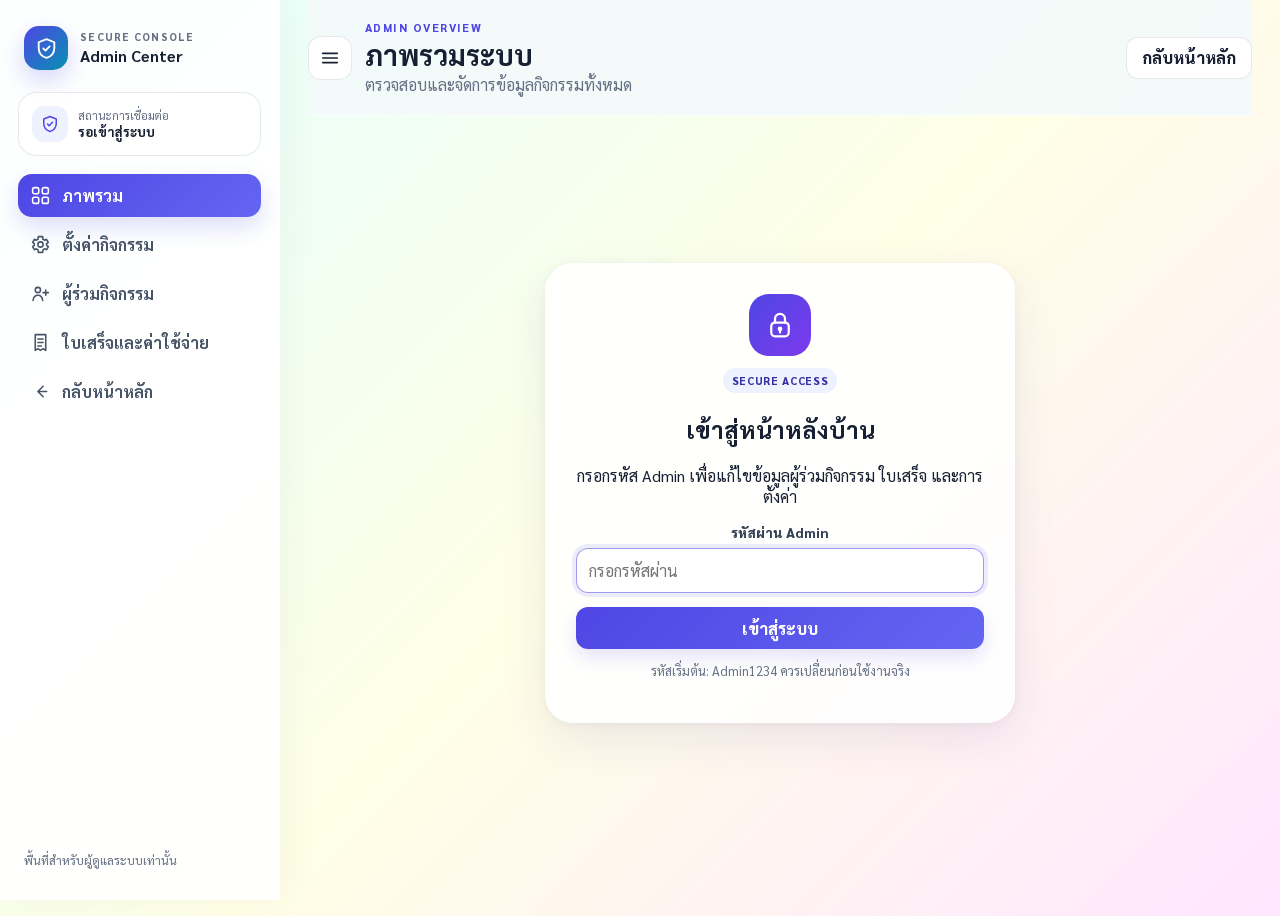
==== commit 576ac3cb: "Add files via upload" ====
--- a/admin.html
+++ b/admin.html
@@ -4,7 +4,7 @@
   <meta charset="utf-8">
   <meta name="viewport" content="width=device-width, initial-scale=1">
   <meta name="theme-color" content="#E5FFFF">
-  <title>Admin Console · Trip Cost Share v5.3</title>
+  <title>Admin Console · Trip Cost Share v5.4</title>
   <link rel="preconnect" href="https://fonts.googleapis.com">
   <link rel="preconnect" href="https://fonts.gstatic.com" crossorigin>
   <link href="https://fonts.googleapis.com/css2?family=Noto+Sans+Thai:wght@400;500;600;700;800&family=Sarabun:wght@400;500;600;700;800&display=swap" rel="stylesheet">
@@ -13,35 +13,15 @@
 <body class="admin-body">
   <div class="app-shell saas-layout admin-layout">
     <aside id="appSidebar" class="app-sidebar admin-sidebar" aria-label="เมนู Admin">
-      <div class="sidebar-brand">
-        <span class="brand-mark admin" aria-hidden="true"><svg viewBox="0 0 24 24" fill="none"><path d="M12 3 4.5 6v5.4c0 4.8 3.2 8.2 7.5 9.6 4.3-1.4 7.5-4.8 7.5-9.6V6L12 3Z"/><path d="m9 12 2 2 4-4"/></svg></span>
-        <div><p>SECURE CONSOLE</p><strong>Admin Center</strong></div>
-      </div>
-
-      <div class="sidebar-event-card admin-event-card">
-        <span class="sidebar-event-icon"><svg viewBox="0 0 24 24" fill="none"><path d="M12 3 4.5 6v5.4c0 4.8 3.2 8.2 7.5 9.6 4.3-1.4 7.5-4.8 7.5-9.6V6L12 3Z"/><path d="m9 12 2 2 4-4"/></svg></span>
-        <div><small>สถานะการเชื่อมต่อ</small><strong id="adminConnectionBadge" class="sidebar-status-text">รอเข้าสู่ระบบ</strong></div>
-      </div>
-
+      <div class="sidebar-brand"><span class="brand-mark admin" aria-hidden="true"><svg viewBox="0 0 24 24" fill="none"><path d="M12 3 4.5 6v5.4c0 4.8 3.2 8.2 7.5 9.6 4.3-1.4 7.5-4.8 7.5-9.6V6L12 3Z"/><path d="m9 12 2 2 4-4"/></svg></span><div><p>SECURE CONSOLE</p><strong>Admin Center</strong></div></div>
+      <div class="sidebar-event-card admin-event-card"><span class="sidebar-event-icon"><svg viewBox="0 0 24 24" fill="none"><path d="M12 3 4.5 6v5.4c0 4.8 3.2 8.2 7.5 9.6 4.3-1.4 7.5-4.8 7.5-9.6V6L12 3Z"/><path d="m9 12 2 2 4-4"/></svg></span><div><small>สถานะการเชื่อมต่อ</small><strong id="adminConnectionBadge" class="sidebar-status-text">รอเข้าสู่ระบบ</strong></div></div>
       <nav class="app-nav admin-nav">
-        <button class="app-nav-link active" type="button" data-admin-page-target="overview">
-          <svg viewBox="0 0 24 24" fill="none"><rect x="3" y="3" width="7" height="7" rx="2"/><rect x="14" y="3" width="7" height="7" rx="2"/><rect x="3" y="14" width="7" height="7" rx="2"/><rect x="14" y="14" width="7" height="7" rx="2"/></svg><span>ภาพรวม</span>
-        </button>
-        <button class="app-nav-link" type="button" data-admin-page-target="settings">
-          <svg viewBox="0 0 24 24" fill="none"><circle cx="12" cy="12" r="3"/><path d="M19 12a7 7 0 0 0-.1-1l2-1.5-2-3.4-2.4 1a7 7 0 0 0-1.7-1L14.5 3h-5l-.4 3.1a7 7 0 0 0-1.7 1L5 6.1 3 9.5 5 11a7 7 0 0 0 0 2l-2 1.5 2 3.4 2.4-1a7 7 0 0 0 1.7 1l.4 3.1h5l.4-3.1a7 7 0 0 0 1.7-1l2.4 1 2-3.4-2-1.5c.1-.3.1-.7.1-1Z"/></svg><span>ตั้งค่ากิจกรรม</span>
-        </button>
-        <button class="app-nav-link" type="button" data-admin-page-target="participants">
-          <svg viewBox="0 0 24 24" fill="none"><circle cx="9" cy="8" r="3"/><path d="M3.5 20c.5-4 2.4-6 5.5-6s5 2 5.5 6M18 8v6M15 11h6"/></svg><span>ผู้ร่วมกิจกรรม</span>
-        </button>
-        <button class="app-nav-link" type="button" data-admin-page-target="receipts">
-          <svg viewBox="0 0 24 24" fill="none"><path d="M6 3h12v18l-3-2-3 2-3-2-3 2V3Z"/><path d="M9 8h6M9 12h6M9 16h4"/></svg><span>ใบเสร็จและค่าใช้จ่าย</span>
-        </button>
-        <button class="app-nav-link" type="button" data-admin-page-target="settlements">
-          <svg viewBox="0 0 24 24" fill="none"><circle cx="16" cy="7" r="3"/><path d="M3 14h4l3 3h5l5-3M3 18h9M7 14c1-2 3-3 5-2l3 1"/></svg><span>การชำระคืน</span>
-        </button>
+        <button class="app-nav-link active" type="button" data-admin-page-target="overview"><svg viewBox="0 0 24 24" fill="none"><rect x="3" y="3" width="7" height="7" rx="2"/><rect x="14" y="3" width="7" height="7" rx="2"/><rect x="3" y="14" width="7" height="7" rx="2"/><rect x="14" y="14" width="7" height="7" rx="2"/></svg><span>ภาพรวม</span></button>
+        <button class="app-nav-link" type="button" data-admin-page-target="settings"><svg viewBox="0 0 24 24" fill="none"><circle cx="12" cy="12" r="3"/><path d="M19 12a7 7 0 0 0-.1-1l2-1.5-2-3.4-2.4 1a7 7 0 0 0-1.7-1L14.5 3h-5l-.4 3.1a7 7 0 0 0-1.7 1L5 6.1 3 9.5 5 11a7 7 0 0 0 0 2l-2 1.5 2 3.4 2.4-1a7 7 0 0 0 1.7 1l.4 3.1h5l.4-3.1a7 7 0 0 0 1.7-1l2.4 1 2-3.4-2-1.5c.1-.3.1-.7.1-1Z"/></svg><span>ตั้งค่ากิจกรรม</span></button>
+        <button class="app-nav-link" type="button" data-admin-page-target="participants"><svg viewBox="0 0 24 24" fill="none"><circle cx="9" cy="8" r="3"/><path d="M3.5 20c.5-4 2.4-6 5.5-6s5 2 5.5 6M18 8v6M15 11h6"/></svg><span>ผู้ร่วมกิจกรรม</span></button>
+        <button class="app-nav-link" type="button" data-admin-page-target="receipts"><svg viewBox="0 0 24 24" fill="none"><path d="M6 3h12v18l-3-2-3 2-3-2-3 2V3Z"/><path d="M9 8h6M9 12h6M9 16h4"/></svg><span>ใบเสร็จและค่าใช้จ่าย</span></button>
         <a class="app-nav-link" href="index.html"><svg viewBox="0 0 24 24" fill="none"><path d="m15 18-6-6 6-6M9 12h10"/></svg><span>กลับหน้าหลัก</span></a>
       </nav>
-
       <div class="sidebar-bottom"><p>พื้นที่สำหรับผู้ดูแลระบบเท่านั้น</p></div>
     </aside>
 
@@ -49,20 +29,12 @@
 
     <div class="app-workspace">
       <header class="workspace-header admin-workspace-header">
-        <div class="workspace-title-group">
-          <button id="mobileMenuBtn" class="icon-button mobile-menu-button" type="button" aria-label="เปิดเมนู"><svg viewBox="0 0 24 24" fill="none"><path d="M4 7h16M4 12h16M4 17h16"/></svg></button>
-          <div><p id="currentPageKicker" class="page-kicker">ADMIN OVERVIEW</p><h1 id="currentPageTitle">ภาพรวมระบบ</h1><p id="currentPageDescription" class="subtitle">ตรวจสอบและจัดการข้อมูลกิจกรรมทั้งหมด</p></div>
-        </div>
+        <div class="workspace-title-group"><button id="mobileMenuBtn" class="icon-button mobile-menu-button" type="button" aria-label="เปิดเมนู"><svg viewBox="0 0 24 24" fill="none"><path d="M4 7h16M4 12h16M4 17h16"/></svg></button><div><p id="currentPageKicker" class="page-kicker">ADMIN OVERVIEW</p><h1 id="currentPageTitle">ภาพรวมระบบ</h1><p id="currentPageDescription" class="subtitle">ตรวจสอบและจัดการข้อมูลกิจกรรมทั้งหมด</p></div></div>
         <div class="workspace-actions"><a class="btn btn-secondary" href="index.html">กลับหน้าหลัก</a><button id="adminRefreshBtn" class="btn btn-secondary hidden" type="button">รีเฟรช</button><button id="adminLogoutBtn" class="btn btn-danger hidden" type="button">ออกจากระบบ</button></div>
       </header>
 
       <section id="adminLoginSection" class="admin-login-shell">
-        <article class="panel admin-login-card modern-admin-login">
-          <div class="admin-login-visual"><span class="admin-lock-icon"><svg viewBox="0 0 24 24" fill="none"><rect x="5" y="10" width="14" height="11" rx="3"/><path d="M8 10V7a4 4 0 0 1 8 0v3"/><circle cx="12" cy="15" r="1"/><path d="M12 16v2"/></svg></span><span class="secure-pulse"></span></div>
-          <span class="section-badge">SECURE ACCESS</span><h2>เข้าสู่หน้าหลังบ้าน</h2><p>กรอกรหัส Admin เพื่อจัดการข้อมูล แก้ไขรายการ และตรวจสอบก่อนปิดยอด</p>
-          <form id="adminLoginForm" class="form-grid"><label class="field"><span>รหัสผ่าน Admin</span><input id="adminPassword" type="password" autocomplete="current-password" required autofocus placeholder="กรอกรหัสผ่าน"></label><button class="btn btn-primary btn-wide" type="submit">เข้าสู่ระบบ</button></form>
-          <p class="helper-text">รหัสเริ่มต้น: Admin1234 ควรเปลี่ยนก่อนใช้งานจริง</p>
-        </article>
+        <article class="panel admin-login-card modern-admin-login"><div class="admin-login-visual"><span class="admin-lock-icon"><svg viewBox="0 0 24 24" fill="none"><rect x="5" y="10" width="14" height="11" rx="3"/><path d="M8 10V7a4 4 0 0 1 8 0v3"/><circle cx="12" cy="15" r="1"/><path d="M12 16v2"/></svg></span></div><span class="section-badge">SECURE ACCESS</span><h2>เข้าสู่หน้าหลังบ้าน</h2><p>กรอกรหัส Admin เพื่อแก้ไขข้อมูลผู้ร่วมกิจกรรม ใบเสร็จ และการตั้งค่า</p><form id="adminLoginForm" class="form-grid"><label class="field"><span>รหัสผ่าน Admin</span><input id="adminPassword" type="password" autocomplete="current-password" required autofocus placeholder="กรอกรหัสผ่าน"></label><button class="btn btn-primary btn-wide" type="submit">เข้าสู่ระบบ</button></form><p class="helper-text">รหัสเริ่มต้น: Admin1234 ควรเปลี่ยนก่อนใช้งานจริง</p></article>
       </section>
 
       <main id="adminApp" class="page-stack hidden">
@@ -70,44 +42,24 @@
 
         <section class="admin-page active" data-admin-page="overview">
           <div class="dashboard-welcome panel admin-welcome"><div><span class="section-badge">CONTROL CENTER</span><h2>ศูนย์ควบคุมกิจกรรม</h2><p>ดูสถานะระบบและเข้าถึงส่วนจัดการสำคัญจากเมนูด้านซ้าย</p></div></div>
-          <section class="summary-grid">
-            <article class="summary-card"><span>ผู้ร่วมกิจกรรม</span><strong id="adminParticipantCount">0</strong><small>รายชื่อที่ใช้งาน</small></article>
-            <article class="summary-card"><span>ใบเสร็จ</span><strong id="adminReceiptCount">0</strong><small>รายการทั้งหมด</small></article>
-            <article class="summary-card"><span>ค่าใช้จ่ายรวม</span><strong id="adminGrandTotal">฿0.00</strong><small>ยอดใบเสร็จรวม</small></article>
-            <article class="summary-card accent-card"><span>สถานะกิจกรรม</span><strong id="adminStatusText">OPEN</strong><small>เปิดหรือปิดการบันทึก</small></article>
-          </section>
-          <div class="admin-overview-grid">
-            <button class="admin-module-card" type="button" data-admin-page-target="participants"><span class="module-icon"><svg viewBox="0 0 24 24" fill="none"><circle cx="9" cy="8" r="3"/><path d="M3.5 20c.5-4 2.4-6 5.5-6s5 2 5.5 6M18 8v6M15 11h6"/></svg></span><span><strong>จัดการผู้ร่วมกิจกรรม</strong><small>เพิ่ม แก้ไข ลบ และกำหนดวันเข้าร่วม</small></span></button>
-            <button class="admin-module-card" type="button" data-admin-page-target="receipts"><span class="module-icon receipt"><svg viewBox="0 0 24 24" fill="none"><path d="M6 3h12v18l-3-2-3 2-3-2-3 2V3Z"/><path d="M9 8h6M9 12h6M9 16h4"/></svg></span><span><strong>จัดการใบเสร็จ</strong><small>แก้ไขผู้จ่าย วิธีหาร และรูปใบเสร็จ</small></span></button>
-            <button class="admin-module-card" type="button" data-admin-page-target="settings"><span class="module-icon settings"><svg viewBox="0 0 24 24" fill="none"><circle cx="12" cy="12" r="3"/><path d="M19 12a7 7 0 0 0-.1-1l2-1.5-2-3.4-2.4 1a7 7 0 0 0-1.7-1L14.5 3h-5l-.4 3.1a7 7 0 0 0-1.7 1L5 6.1 3 9.5 5 11a7 7 0 0 0 0 2l-2 1.5 2 3.4 2.4-1a7 7 0 0 0 1.7 1l.4 3.1h5l.4-3.1a7 7 0 0 0 1.7-1l2.4 1 2-3.4-2-1.5c.1-.3.1-.7.1-1Z"/></svg></span><span><strong>ตั้งค่ากิจกรรม</strong><small>กำหนดชื่อ ช่วงวันที่ และสถานะกิจกรรม</small></span></button>
-          </div>
+          <section class="summary-grid"><article class="summary-card"><span>ผู้ร่วมกิจกรรม</span><strong id="adminParticipantCount">0</strong><small>รายชื่อที่ใช้งาน</small></article><article class="summary-card"><span>ใบเสร็จ</span><strong id="adminReceiptCount">0</strong><small>รายการทั้งหมด</small></article><article class="summary-card"><span>ค่าใช้จ่ายรวม</span><strong id="adminGrandTotal">฿0.00</strong><small>ยอดใบเสร็จรวม</small></article><article class="summary-card accent-card"><span>สถานะกิจกรรม</span><strong id="adminStatusText">OPEN</strong><small>เปิดหรือปิดการบันทึก</small></article></section>
+          <div class="admin-overview-grid"><button class="admin-module-card" type="button" data-admin-page-target="participants"><span class="module-icon"><svg viewBox="0 0 24 24" fill="none"><circle cx="9" cy="8" r="3"/><path d="M3.5 20c.5-4 2.4-6 5.5-6s5 2 5.5 6M18 8v6M15 11h6"/></svg></span><span><strong>จัดการผู้ร่วมกิจกรรม</strong><small>เพิ่ม แก้ไข ลบ วันที่เข้าร่วม และคืนพัก</small></span></button><button class="admin-module-card" type="button" data-admin-page-target="receipts"><span class="module-icon receipt"><svg viewBox="0 0 24 24" fill="none"><path d="M6 3h12v18l-3-2-3 2-3-2-3 2V3Z"/><path d="M9 8h6M9 12h6M9 16h4"/></svg></span><span><strong>จัดการใบเสร็จ</strong><small>แก้ไขผู้จ่าย วิธีหาร และรูปใบเสร็จ</small></span></button><button class="admin-module-card" type="button" data-admin-page-target="settings"><span class="module-icon settings"><svg viewBox="0 0 24 24" fill="none"><circle cx="12" cy="12" r="3"/><path d="M19 12a7 7 0 0 0-.1-1l2-1.5-2-3.4-2.4 1a7 7 0 0 0-1.7-1L14.5 3h-5l-.4 3.1a7 7 0 0 0-1.7 1L5 6.1 3 9.5 5 11a7 7 0 0 0 0 2l-2 1.5 2 3.4 2.4-1a7 7 0 0 0 1.7 1l.4 3.1h5l.4-3.1a7 7 0 0 0 1.7-1l2.4 1 2-3.4-2-1.5c.1-.3.1-.7.1-1Z"/></svg></span><span><strong>ตั้งค่ากิจกรรม</strong><small>กำหนดชื่อ ช่วงวันที่ และสถานะกิจกรรม</small></span></button></div>
         </section>
 
         <section class="admin-page" data-admin-page="settings">
           <div class="page-intro-card panel"><div class="page-intro-icon"><svg viewBox="0 0 24 24" fill="none"><circle cx="12" cy="12" r="3"/><path d="M19 12a7 7 0 0 0-.1-1l2-1.5-2-3.4-2.4 1a7 7 0 0 0-1.7-1L14.5 3h-5l-.4 3.1a7 7 0 0 0-1.7 1L5 6.1 3 9.5 5 11a7 7 0 0 0 0 2l-2 1.5 2 3.4 2.4-1a7 7 0 0 0 1.7 1l.4 3.1h5l.4-3.1a7 7 0 0 0 1.7-1l2.4 1 2-3.4-2-1.5c.1-.3.1-.7.1-1Z"/></svg></div><div><span class="section-badge">EVENT CONFIGURATION</span><h2>ตั้งค่ากิจกรรม</h2><p>กำหนดชื่อ ช่วงวันที่ และสถานะการเปิดรับข้อมูล</p></div></div>
-          <section class="panel"><div class="panel-heading"><div><h2>ข้อมูลกิจกรรม</h2><p>เมื่อปิดกิจกรรม หน้าหลักจะดูข้อมูลได้ แต่เพิ่มข้อมูลใหม่ไม่ได้</p></div></div><form id="adminSettingsForm" class="settings-grid"><label class="field"><span>ชื่อกิจกรรม</span><input id="adminEventName" type="text" maxlength="100" required></label><label class="field"><span>วันเริ่ม</span><input id="adminStartDate" type="date" required></label><label class="field"><span>วันสิ้นสุด</span><input id="adminEndDate" type="date" required></label><label class="field"><span>สถานะ</span><select id="adminEventStatus"><option value="open">เปิดรับข้อมูล</option><option value="closed">ปิดยอด/ล็อกกิจกรรม</option></select></label><button class="btn btn-primary" type="submit">บันทึกการตั้งค่า</button></form></section>
+          <section class="panel"><div class="panel-heading"><div><h2>ข้อมูลกิจกรรม</h2><p>ก่อนเปลี่ยนช่วงวันที่ควรตรวจวันเข้าร่วมและคืนพักที่บันทึกไว้</p></div></div><form id="adminSettingsForm" class="settings-grid"><label class="field"><span>ชื่อกิจกรรม</span><input id="adminEventName" type="text" maxlength="100" required></label><label class="field"><span>วันเริ่ม</span><input id="adminStartDate" type="date" required></label><label class="field"><span>วันสิ้นสุด</span><input id="adminEndDate" type="date" required></label><label class="field"><span>สถานะ</span><select id="adminEventStatus"><option value="open">เปิดรับข้อมูล</option><option value="closed">ปิดยอด/ล็อกกิจกรรม</option></select></label><button class="btn btn-primary" type="submit">บันทึกการตั้งค่า</button></form></section>
         </section>
 
         <section class="admin-page" data-admin-page="participants">
           <div class="page-intro-card panel"><div class="page-intro-icon"><svg viewBox="0 0 24 24" fill="none"><circle cx="9" cy="8" r="3"/><path d="M3.5 20c.5-4 2.4-6 5.5-6s5 2 5.5 6M18 8v6M15 11h6"/></svg></div><div><span class="section-badge">MEMBER MANAGEMENT</span><h2>จัดการผู้ร่วมกิจกรรม</h2><p>เพิ่ม แก้ไข ลบ และกำหนดวันเข้าร่วมหรือคืนที่พัก</p></div></div>
-          <section class="admin-content-split">
-            <article class="panel"><div class="panel-heading"><div><h2>แก้ไขผู้ร่วมกิจกรรม</h2><p>เลือกจากตาราง หรือเพิ่มรายชื่อใหม่</p></div></div><form id="adminParticipantForm" class="form-grid"><input id="adminParticipantId" type="hidden"><label class="field"><span>ชื่อ</span><input id="adminParticipantName" type="text" maxlength="80" required></label><fieldset class="choice-fieldset"><legend>วันที่เข้าร่วม</legend><div id="adminAttendanceOptions" class="checkbox-grid"></div></fieldset><fieldset class="choice-fieldset"><legend>คืนที่พัก</legend><div id="adminLodgingOptions" class="checkbox-grid"></div></fieldset><label class="switch-field standalone-switch"><input id="adminDrinksAlcohol" type="checkbox"><span class="switch"></span><span>ปกติดื่มแอลกอฮอล์</span></label><label class="switch-field standalone-switch"><input id="adminParticipantActive" type="checkbox" checked><span class="switch"></span><span>สถานะใช้งาน</span></label><div class="form-actions"><button id="adminParticipantSubmitBtn" class="btn btn-primary" type="submit">เพิ่มรายชื่อ</button><button id="adminParticipantCancelBtn" class="btn btn-secondary hidden" type="button">ยกเลิกแก้ไข</button></div></form></article>
-            <article class="panel table-panel"><div class="panel-heading"><div><h2>รายชื่อทั้งหมด</h2><p>เลือกแก้ไขหรือลบจากตาราง</p></div></div><div class="table-wrap"><table><thead><tr><th>ชื่อ</th><th>วันที่มา</th><th>คืนพัก</th><th>สถานะ</th><th class="text-right">จัดการ</th></tr></thead><tbody id="adminParticipantTableBody"></tbody></table></div></article>
-          </section>
+          <section class="admin-content-split"><article class="panel"><div class="panel-heading"><div><h2>ข้อมูลผู้ร่วมกิจกรรม</h2><p>เลือกจากตารางเพื่อแก้ไข หรือเพิ่มรายชื่อใหม่</p></div></div><form id="adminParticipantForm" class="form-grid"><input id="adminParticipantId" type="hidden"><label class="field"><span>ชื่อ</span><input id="adminParticipantName" type="text" maxlength="80" required></label><fieldset class="choice-fieldset"><legend>วันที่เข้าร่วม</legend><div id="adminAttendanceOptions" class="checkbox-grid"></div></fieldset><fieldset class="choice-fieldset"><legend>คืนที่พัก</legend><div id="adminLodgingOptions" class="checkbox-grid"></div></fieldset><label class="switch-field standalone-switch"><input id="adminDrinksAlcohol" type="checkbox"><span class="switch"></span><span>ปกติดื่มแอลกอฮอล์</span></label><label class="switch-field standalone-switch"><input id="adminParticipantActive" type="checkbox" checked><span class="switch"></span><span>สถานะใช้งาน</span></label><div class="form-actions"><button id="adminParticipantSubmitBtn" class="btn btn-primary" type="submit">เพิ่มรายชื่อ</button><button id="adminParticipantCancelBtn" class="btn btn-secondary hidden" type="button">ยกเลิกแก้ไข</button></div></form></article><article class="panel table-panel"><div class="panel-heading"><div><h2>รายชื่อทั้งหมด</h2><p>เลือกแก้ไขหรือลบจากตาราง</p></div></div><div class="table-wrap"><table><thead><tr><th>ชื่อ</th><th>วันที่มา</th><th>คืนพัก</th><th>สถานะ</th><th class="text-right">จัดการ</th></tr></thead><tbody id="adminParticipantTableBody"></tbody></table></div></article></section>
         </section>
 
         <section class="admin-page" data-admin-page="receipts">
           <div class="page-intro-card panel expense-intro"><div class="page-intro-icon expense"><svg viewBox="0 0 24 24" fill="none"><path d="M6 3h12v18l-3-2-3 2-3-2-3 2V3Z"/><path d="M9 8h6M9 12h6M9 16h4"/></svg></div><div><span class="section-badge">RECEIPT MANAGEMENT</span><h2>จัดการใบเสร็จและค่าใช้จ่าย</h2><p>แก้ไขผู้จ่าย รายการย่อย วิธีหาร รายชื่อผู้รับผิดชอบ และรูปใบเสร็จ</p></div></div>
           <section class="panel"><div class="panel-heading"><div><h2>แก้ไขใบเสร็จและการหาร</h2><p>กดแก้ไขจากตาราง ระบบจะโหลดข้อมูลเดิมกลับมาที่ฟอร์มนี้</p></div></div><form id="adminReceiptForm" class="form-grid"><input id="adminReceiptId" type="hidden"><div class="field-row"><label class="field"><span>วันที่ใบเสร็จ</span><input id="adminReceiptDate" type="date" required></label><label class="field"><span>ร้านค้า/ผู้ให้บริการ</span><input id="adminReceiptMerchant" type="text" maxlength="120" required></label></div><div class="field-row"><label class="field"><span>ยอดรวม</span><input id="adminReceiptTotal" type="number" min="0.01" step="0.01" required></label><label class="field"><span>เปลี่ยนรูปใบเสร็จ</span><input id="adminReceiptImage" type="file" accept="image/jpeg,image/png,image/webp"></label></div><label class="field"><span>หมายเหตุ</span><input id="adminReceiptNote" type="text" maxlength="180"></label><div id="adminExistingReceipt" class="existing-receipt hidden"><div><strong>มีรูปใบเสร็จเดิม</strong><span>เลือกไฟล์ใหม่เพื่อแทนที่ หรือเลือกลบรูปเดิม</span></div><div class="existing-receipt-actions"><button id="adminViewReceiptBtn" class="btn btn-secondary" type="button">ดูรูปเดิม</button><label class="remove-receipt-option"><input id="adminRemoveReceipt" type="checkbox"><span>ลบรูปเดิม</span></label></div></div><section class="builder-block"><div class="builder-heading"><div><h3>ผู้สำรองจ่าย</h3><p>ยอดรวมต้องตรงกับยอดใบเสร็จ</p></div><button id="adminAddPayerBtn" class="btn btn-secondary" type="button">เพิ่มผู้จ่าย</button></div><div id="adminPayerRows" class="dynamic-list"></div></section><section class="builder-block"><div class="builder-heading"><div><h3>รายการย่อย</h3><p>แก้ไขวิธีหาร รายชื่อ น้ำหนัก หรือยอดรายบุคคล</p></div><button id="adminAddLineBtn" class="btn btn-secondary" type="button">เพิ่มรายการ</button></div><div id="adminLineRows" class="dynamic-list expense-lines"></div></section><div id="adminReceiptValidation" class="warning-box hidden"></div><div class="form-actions"><button id="adminReceiptSubmitBtn" class="btn btn-primary" type="submit">บันทึกใบเสร็จ</button><button id="adminReceiptCancelBtn" class="btn btn-secondary hidden" type="button">ยกเลิกแก้ไข</button></div></form></section>
           <section class="panel"><div class="panel-heading"><div><h2>ใบเสร็จทั้งหมด</h2><p>ตรวจสอบยอดและจัดการข้อมูลย้อนหลัง</p></div></div><div class="table-wrap"><table><thead><tr><th>วันที่</th><th>ร้านค้า</th><th>รายการย่อย</th><th>ใบเสร็จ</th><th class="text-right">ยอดรวม</th><th class="text-right">จัดการ</th></tr></thead><tbody id="adminReceiptTableBody"></tbody></table></div></section>
-        </section>
-
-        <section class="admin-page" data-admin-page="settlements">
-          <div class="page-intro-card panel"><div class="page-intro-icon settlement"><svg viewBox="0 0 24 24" fill="none"><circle cx="16" cy="7" r="3"/><path d="M3 14h4l3 3h5l5-3M3 18h9M7 14c1-2 3-3 5-2l3 1"/></svg></div><div><span class="section-badge">SETTLEMENT MANAGEMENT</span><h2>จัดการการชำระคืน</h2><p>เพิ่ม แก้ไข หรือลบรายการโอนระหว่างสมาชิก</p></div></div>
-          <section class="admin-content-split settlement-admin-grid">
-            <article class="panel"><div class="panel-heading"><div><h2>แก้ไขการชำระคืน</h2><p>รายการนี้ไม่เพิ่มยอดค่าใช้จ่ายรวม</p></div></div><form id="adminSettlementForm" class="form-grid"><input id="adminSettlementId" type="hidden"><label class="field"><span>วันที่</span><input id="adminSettlementDate" type="date" required></label><div class="field-row"><label class="field"><span>ผู้โอน</span><select id="adminSettlementFrom" required></select></label><label class="field"><span>ผู้รับ</span><select id="adminSettlementTo" required></select></label></div><label class="field"><span>จำนวนเงิน</span><input id="adminSettlementAmount" type="number" min="0.01" step="0.01" required></label><label class="field"><span>หมายเหตุ</span><input id="adminSettlementNote" type="text" maxlength="160"></label><div class="form-actions"><button id="adminSettlementSubmitBtn" class="btn btn-primary" type="submit">เพิ่มรายการโอน</button><button id="adminSettlementCancelBtn" class="btn btn-secondary hidden" type="button">ยกเลิกแก้ไข</button></div></form></article>
-            <article class="panel table-panel"><div class="panel-heading"><div><h2>รายการชำระคืนทั้งหมด</h2><p>ตรวจสอบประวัติการโอนเงิน</p></div></div><div class="table-wrap"><table><thead><tr><th>วันที่</th><th>ผู้โอน</th><th>ผู้รับ</th><th class="text-right">จำนวนเงิน</th><th class="text-right">จัดการ</th></tr></thead><tbody id="adminSettlementTableBody"></tbody></table></div></article>
-          </section>
         </section>
       </main>
     </div>
@@ -119,7 +71,6 @@
   <div id="toast" class="toast" role="status" aria-live="polite"></div>
   <script src="config.js"></script>
   <script src="admin.js"></script>
-  <script src="ui-enhancements.js"></script>
   <script src="navigation.js"></script>
 </body>
 </html>
--- a/styles.css
+++ b/styles.css
@@ -1,3068 +1,42 @@
 :root {
   color-scheme: light;
-  --bg-a: #E5FFFF;
-  --bg-b: #FFFFE6;
-  --bg-c: #FFE6FF;
-  --surface: rgba(255, 255, 255, 0.68);
-  --surface-strong: rgba(255, 255, 255, 0.88);
-  --surface-soft: rgba(248, 250, 252, 0.72);
-  --surface-tint: rgba(246, 248, 255, 0.76);
-  --text: #172033;
-  --text-strong: #0f172a;
-  --muted: #667085;
-  --muted-soft: #8a94a6;
-  --line: rgba(94, 109, 130, 0.16);
-  --glass-border: rgba(255, 255, 255, 0.78);
-  --primary: #4f46e5;
-  --primary-dark: #3730a3;
-  --primary-soft: rgba(79, 70, 229, 0.10);
-  --cyan: #0891b2;
-  --cyan-soft: rgba(8, 145, 178, 0.10);
-  --success: #047857;
-  --success-bg: rgba(209, 250, 229, 0.78);
-  --danger: #b42318;
-  --danger-bg: rgba(254, 226, 226, 0.78);
-  --warning: #9a6700;
-  --warning-bg: rgba(254, 249, 195, 0.82);
-  --shadow-sm: 0 8px 24px rgba(40, 51, 78, 0.07);
-  --shadow: 0 18px 55px rgba(49, 46, 129, 0.10), 0 4px 14px rgba(15, 23, 42, 0.05);
-  --shadow-hover: 0 26px 70px rgba(49, 46, 129, 0.15), 0 8px 24px rgba(15, 23, 42, 0.07);
-  --radius-sm: 14px;
-  --radius-md: 20px;
-  --radius-lg: 28px;
-  --radius-xl: 34px;
-  --blur: 22px;
-  --transition: 220ms cubic-bezier(.2, .8, .2, 1);
+  --bg-a:#E5FFFF; --bg-b:#FFFFE6; --bg-c:#FFE6FF;
+  --surface:rgba(255,255,255,.88); --surface-soft:rgba(248,250,252,.82); --surface-strong:#fff;
+  --text:#172033; --text-strong:#0f172a; --muted:#667085; --line:rgba(100,116,139,.16);
+  --primary:#4f46e5; --primary-dark:#3730a3; --cyan:#0891b2; --success:#047857; --warning:#9a6700; --danger:#b42318;
+  --success-bg:#ecfdf3; --warning-bg:#fff8c5; --danger-bg:#fef3f2;
+  --shadow:0 16px 46px rgba(49,46,129,.09),0 2px 8px rgba(15,23,42,.04);
+  --shadow-hover:0 22px 56px rgba(49,46,129,.13),0 6px 18px rgba(15,23,42,.06);
+  --radius-sm:14px; --radius-md:20px; --radius-lg:28px; --transition:180ms cubic-bezier(.2,.8,.2,1);
 }
+*{box-sizing:border-box} html{min-height:100%;scroll-behavior:auto} body{margin:0;min-height:100vh;overflow-x:hidden;font-family:"Sarabun","Noto Sans Thai",system-ui,sans-serif;color:var(--text);background:linear-gradient(135deg,var(--bg-a) 0%,var(--bg-b) 52%,var(--bg-c) 100%);-webkit-font-smoothing:antialiased} button,input,select{font:inherit} button{cursor:pointer} a{color:inherit} svg{stroke:currentColor;stroke-width:1.8;stroke-linecap:round;stroke-linejoin:round}.hidden{display:none!important}.text-right{text-align:right}.top-gap{margin-top:18px}
 
-* {
-  box-sizing: border-box;
-}
+/* Layout */
+.app-shell.saas-layout{min-height:100vh;display:grid;grid-template-columns:280px minmax(0,1fr)}.app-sidebar{position:sticky;top:0;height:100vh;padding:22px 18px;background:rgba(255,255,255,.91);border-right:1px solid rgba(255,255,255,.78);box-shadow:8px 0 36px rgba(15,23,42,.04);display:flex;flex-direction:column;gap:18px;z-index:30}.sidebar-brand{display:flex;align-items:center;gap:12px;padding:4px 6px}.brand-mark,.sidebar-event-icon,.page-intro-icon,.quick-action-icon,.module-icon,.admin-lock-icon{display:grid;place-items:center;flex:0 0 auto}.brand-mark{width:44px;height:44px;border-radius:15px;color:#fff;background:linear-gradient(135deg,var(--primary),var(--cyan));box-shadow:0 10px 24px rgba(79,70,229,.22)}.brand-mark svg{width:25px;height:25px}.sidebar-brand p{margin:0 0 2px;color:var(--muted);font-size:.66rem;font-weight:800;letter-spacing:.12em}.sidebar-brand strong{display:block;max-width:170px;white-space:nowrap;overflow:hidden;text-overflow:ellipsis}.sidebar-event-card{display:flex;align-items:center;gap:10px;padding:13px;border:1px solid var(--line);border-radius:18px;background:rgba(255,255,255,.72)}.sidebar-event-icon{width:36px;height:36px;border-radius:12px;color:var(--primary);background:#eef2ff}.sidebar-event-icon svg{width:20px}.sidebar-event-card small{display:block;color:var(--muted);font-size:.72rem}.sidebar-event-card strong{display:block;font-size:.82rem;line-height:1.3}.app-nav{display:grid;gap:6px}.app-nav-link{width:100%;border:0;text-decoration:none;display:flex;align-items:center;gap:11px;padding:11px 12px;border-radius:14px;color:#475467;background:transparent;font-weight:700;text-align:left;transition:background var(--transition),color var(--transition),transform var(--transition)}.app-nav-link svg{width:21px;height:21px}.app-nav-link:hover{background:rgba(79,70,229,.07);color:var(--primary-dark);transform:translateX(2px)}.app-nav-link.active{color:#fff;background:linear-gradient(135deg,var(--primary),#6366f1);box-shadow:0 10px 22px rgba(79,70,229,.18)}.sidebar-bottom{margin-top:auto;padding:10px 6px;color:var(--muted);font-size:.78rem}.sidebar-bottom p{margin:8px 0 0}.app-workspace{min-width:0;padding:0 28px 30px}.workspace-header{position:sticky;top:0;z-index:20;min-height:104px;display:flex;align-items:center;justify-content:space-between;gap:18px;padding:20px 0;background:rgba(244,250,250,.92);border-bottom:1px solid rgba(255,255,255,.6)}.workspace-title-group{display:flex;align-items:center;gap:13px;min-width:0}.workspace-title-group h1{margin:0;font-size:1.75rem;line-height:1.15}.page-kicker{margin:0 0 3px;color:var(--primary);font-size:.7rem;font-weight:800;letter-spacing:.13em}.subtitle{margin:4px 0 0;color:var(--muted)}.workspace-actions{display:flex;gap:9px;align-items:center}.mobile-menu-button{display:none}.sidebar-overlay{display:none}.page-stack{padding-top:22px}.app-page,.admin-page{display:none}.app-page.active,.admin-page.active{display:block}.workspace-footer{display:flex;justify-content:space-between;gap:20px;padding:12px 2px 0;color:var(--muted);font-size:.8rem}
 
-html {
-  scroll-behavior: smooth;
-  min-height: 100%;
-}
+/* Cards */
+.panel,.summary-card{background:var(--surface);border:1px solid rgba(255,255,255,.82);box-shadow:var(--shadow);border-radius:var(--radius-lg)}.panel{padding:22px;margin-bottom:16px}.panel-heading{display:flex;align-items:flex-start;justify-content:space-between;gap:18px;margin-bottom:18px}.panel-heading h2,.builder-heading h3{margin:0 0 3px}.panel-heading p,.builder-heading p{margin:0;color:var(--muted)}.dashboard-welcome,.page-intro-card{display:flex;align-items:center;justify-content:space-between;gap:22px;padding:26px}.dashboard-welcome h2,.page-intro-card h2{margin:6px 0;font-size:1.6rem}.dashboard-welcome p,.page-intro-card p{margin:0;color:var(--muted)}.section-badge,.step-chip,.status-chip{display:inline-flex;align-items:center;width:max-content;padding:5px 9px;border-radius:999px;font-size:.68rem;font-weight:800;letter-spacing:.06em;color:var(--primary-dark);background:#eef2ff}.page-intro-icon{width:58px;height:58px;border-radius:19px;color:#fff;background:linear-gradient(135deg,var(--primary),#7c3aed);box-shadow:0 12px 26px rgba(79,70,229,.18)}.page-intro-icon.lodging,.quick-action-icon.lodging{background:linear-gradient(135deg,#0f766e,#06b6d4)}.page-intro-icon.expense,.quick-action-icon.expense{background:linear-gradient(135deg,#d97706,#f59e0b)}.page-intro-icon svg{width:29px;height:29px}.summary-grid{display:grid;grid-template-columns:repeat(4,minmax(0,1fr));gap:14px;margin-bottom:16px}.summary-card{min-height:134px;padding:19px;display:flex;flex-direction:column;justify-content:space-between;transition:transform var(--transition),box-shadow var(--transition)}.summary-card:hover{transform:translateY(-2px);box-shadow:var(--shadow-hover)}.summary-card span,.summary-card small{color:var(--muted)}.summary-card strong{font-size:2rem;line-height:1.1}.summary-card.accent-card{color:#fff;background:linear-gradient(145deg,#1e1b4b,#4f46e5);border-color:rgba(255,255,255,.15)}.summary-card.accent-card span,.summary-card.accent-card small{color:#dbeafe}.quick-action-row{display:grid;grid-template-columns:repeat(3,minmax(0,1fr));gap:10px;min-width:min(620px,55%)}.quick-action-button,.admin-module-card{border:1px solid var(--line);border-radius:18px;background:rgba(255,255,255,.76);padding:13px;display:grid;grid-template-columns:42px minmax(0,1fr);gap:10px;align-items:center;text-align:left;color:var(--text);transition:transform var(--transition),box-shadow var(--transition),border-color var(--transition)}.quick-action-button:hover,.admin-module-card:hover{transform:translateY(-2px);border-color:rgba(79,70,229,.25);box-shadow:0 12px 28px rgba(79,70,229,.09)}.quick-action-icon,.module-icon{width:40px;height:40px;border-radius:13px;color:#fff;background:linear-gradient(135deg,var(--primary),#7c3aed)}.quick-action-icon svg,.module-icon svg{width:21px;height:21px}.quick-action-button strong,.quick-action-button small,.admin-module-card strong,.admin-module-card small{display:block}.quick-action-button small,.admin-module-card small{margin-top:2px;color:var(--muted);font-size:.76rem}
 
-body {
-  position: relative;
-  min-height: 100vh;
-  margin: 0;
-  overflow-x: hidden;
-  font-family: "Sarabun", "Noto Sans Thai", system-ui, -apple-system, BlinkMacSystemFont, "Segoe UI", sans-serif;
-  color: var(--text);
-  background: linear-gradient(135deg, var(--bg-a) 0%, var(--bg-b) 52%, var(--bg-c) 100%);
-  background-attachment: fixed;
-  -webkit-font-smoothing: antialiased;
-  text-rendering: optimizeLegibility;
-}
+/* Forms */
+.form-grid{display:grid;gap:14px}.field-row{display:grid;grid-template-columns:repeat(2,minmax(0,1fr));gap:12px}.field{display:grid;gap:7px;min-width:0}.field>span,.choice-fieldset legend{color:#344054;font-size:.86rem;font-weight:800}input,select{width:100%;min-height:45px;padding:10px 12px;border:1px solid #d0d5dd;border-radius:12px;background:rgba(255,255,255,.94);color:var(--text);outline:none;transition:border-color var(--transition),box-shadow var(--transition)}input:focus,select:focus{border-color:rgba(79,70,229,.55);box-shadow:0 0 0 4px rgba(79,70,229,.10)}input[type=file]{padding:7px}.choice-fieldset{min-width:0;margin:0;padding:15px;border:1px solid var(--line);border-radius:20px;background:rgba(255,255,255,.56)}.choice-fieldset legend{padding:0 7px}.checkbox-grid{display:grid;grid-template-columns:repeat(auto-fit,minmax(155px,1fr));gap:10px}.check-card{position:relative;min-height:94px;padding:13px;border:1px solid var(--line);border-radius:18px;background:rgba(255,255,255,.82);display:grid;justify-items:center;align-content:center;gap:8px;text-align:center;cursor:pointer;transition:transform var(--transition),border-color var(--transition),box-shadow var(--transition),background var(--transition)}.check-card:hover{transform:translateY(-1px);border-color:rgba(79,70,229,.28);box-shadow:0 10px 22px rgba(79,70,229,.07)}.check-card input{appearance:none;-webkit-appearance:none;width:34px;height:34px;min-height:34px;padding:0;border-radius:50%;border:1.5px solid #cbd5e1;background:#fff;display:grid;place-items:center}.check-card input:checked{border-color:transparent;background:linear-gradient(135deg,var(--primary),var(--cyan));box-shadow:0 8px 18px rgba(79,70,229,.20)}.check-card input:checked::after{content:"✓";color:#fff;font-weight:900;font-size:1rem}.check-card:has(input:checked){background:linear-gradient(145deg,rgba(238,242,255,.96),rgba(236,254,255,.9));border-color:rgba(79,70,229,.26)}.check-card.lodging-card input:checked{background:linear-gradient(135deg,#0f766e,#06b6d4)}.check-card.lodging-card:has(input:checked){background:linear-gradient(145deg,rgba(236,253,245,.98),rgba(236,254,255,.92));border-color:rgba(13,148,136,.25)}.check-card span{font-size:.88rem;font-weight:800}.switch-field{display:flex;align-items:center;gap:10px;color:#344054;font-weight:700}.switch-field>input{position:absolute;opacity:0;pointer-events:none}.switch{width:44px;height:25px;border-radius:999px;background:#d0d5dd;position:relative;transition:background var(--transition)}.switch::after{content:"";position:absolute;top:3px;left:3px;width:19px;height:19px;border-radius:50%;background:#fff;box-shadow:0 2px 4px rgba(0,0,0,.18);transition:transform var(--transition)}.switch-field input:checked+.switch{background:linear-gradient(135deg,var(--primary),var(--cyan))}.switch-field input:checked+.switch::after{transform:translateX(19px)}.standalone-switch{width:max-content}.form-actions{display:flex;gap:10px;justify-content:flex-end;flex-wrap:wrap}.settings-grid{display:grid;grid-template-columns:2fr 1fr 1fr 1fr auto;gap:12px;align-items:end}.btn{border:0;border-radius:12px;min-height:42px;padding:9px 15px;font-weight:800;transition:transform var(--transition),box-shadow var(--transition),background var(--transition),opacity var(--transition);text-decoration:none;display:inline-flex;align-items:center;justify-content:center;gap:7px}.btn:hover:not(:disabled){transform:translateY(-1px)}.btn:disabled{opacity:.52;cursor:not-allowed;transform:none}.btn-primary{color:#fff;background:linear-gradient(135deg,var(--primary),#6366f1);box-shadow:0 9px 18px rgba(79,70,229,.15)}.btn-secondary{color:var(--text);background:#fff;border:1px solid var(--line)}.btn-danger{color:var(--danger);background:var(--danger-bg)}.btn-wide{width:100%}.icon-button{width:44px;height:44px;border:1px solid var(--line);border-radius:13px;background:#fff;color:var(--text);display:grid;place-items:center}.icon-button svg{width:22px}.badge{display:inline-flex;align-items:center;width:max-content;padding:6px 10px;border-radius:999px;font-size:.75rem;font-weight:800}.badge-success{color:var(--success);background:var(--success-bg)}.badge-warning{color:var(--warning);background:var(--warning-bg)}.badge-danger{color:var(--danger);background:var(--danger-bg)}.notice,.warning-box{padding:13px 15px;margin:0 0 16px;border:1px solid #f4df84;border-radius:14px;color:var(--warning);background:var(--warning-bg)}.helper-text,.field-hint{color:var(--muted);font-size:.8rem}
 
-body::before,
-body::after {
-  content: "";
-  position: fixed;
-  z-index: -1;
-  border-radius: 999px;
-  pointer-events: none;
-  filter: blur(16px);
-  opacity: 0.55;
-  animation: ambientFloat 16s ease-in-out infinite alternate;
-}
+/* Content */
+.content-grid{display:grid;grid-template-columns:minmax(0,.95fr) minmax(0,1.05fr);gap:16px}.lodging-page-grid{grid-template-columns:minmax(0,1.2fr) minmax(280px,.8fr)}.participant-list{display:grid;gap:9px;max-height:470px;overflow:auto}.participant-item{display:flex;align-items:center;justify-content:space-between;gap:12px;padding:12px;border:1px solid var(--line);border-radius:15px;background:rgba(248,250,252,.75)}.participant-meta{display:flex;align-items:center;gap:10px;min-width:0}.avatar{width:38px;height:38px;border-radius:50%;display:grid;place-items:center;color:#fff;background:linear-gradient(135deg,var(--primary),var(--cyan));font-weight:800}.participant-name{font-weight:800}.participant-status{color:var(--muted);font-size:.8rem}.participant-context-card{padding:13px 14px;border:1px solid rgba(79,70,229,.14);border-radius:15px;background:#f8faff;display:grid;gap:3px}.participant-context-card strong{font-size:1rem}.participant-context-card span{color:var(--muted);font-size:.82rem}.guide-list{display:grid;gap:12px}.guide-item{display:grid;grid-template-columns:32px 1fr;gap:10px}.guide-item>span{width:30px;height:30px;border-radius:10px;display:grid;place-items:center;color:#fff;background:linear-gradient(135deg,#0f766e,#06b6d4);font-weight:800}.guide-item strong{display:block}.guide-item p{margin:2px 0 0;color:var(--muted);font-size:.84rem}
 
-body::before {
-  width: min(48vw, 720px);
-  height: min(48vw, 720px);
-  top: -20vw;
-  right: -10vw;
-  background: radial-gradient(circle, rgba(99, 102, 241, 0.22), rgba(34, 211, 238, 0.05) 68%, transparent 72%);
-}
+/* Builder */
+.builder-block{padding:16px;border:1px solid var(--line);border-radius:20px;background:rgba(248,250,252,.7)}.builder-heading{display:flex;align-items:flex-start;justify-content:space-between;gap:14px;margin-bottom:12px}.dynamic-list{display:grid;gap:10px}.dynamic-row{display:grid;grid-template-columns:minmax(0,1fr) minmax(140px,.45fr) auto;gap:10px;align-items:end}.builder-total-row{display:flex;justify-content:space-between;gap:12px;padding-top:12px;margin-top:12px;border-top:1px dashed var(--line)}.expense-lines{gap:14px}.expense-line-card{padding:16px;border:1px solid var(--line);border-radius:20px;background:#fff}.expense-line-top{display:flex;justify-content:space-between;align-items:center;gap:12px;margin-bottom:12px}.participant-share-grid{display:grid;grid-template-columns:repeat(auto-fit,minmax(190px,1fr));gap:8px}.participant-share-option{padding:10px;border:1px solid var(--line);border-radius:13px;background:#fff;display:flex;align-items:center;justify-content:space-between;gap:8px}.participant-share-main{display:flex;align-items:center;gap:7px;font-weight:700}.participant-share-main input{width:18px;min-height:18px}.share-value-wrap{display:flex;align-items:center;gap:5px}.share-value-wrap small{color:var(--muted)}.share-value-wrap input{width:90px;min-height:36px;padding:6px 8px}.line-preview{margin-top:10px}.mini-share-list,.preview-share-chips{display:flex;gap:7px;flex-wrap:wrap}.mini-share-list span,.preview-share-chips span{padding:6px 9px;border-radius:999px;background:#f2f4f7;font-size:.78rem}.inline-error{color:var(--danger);font-size:.82rem}.preview-line-card{padding:13px 0;border-bottom:1px solid var(--line);display:flex;justify-content:space-between;gap:14px}.preview-line-card:last-child{border-bottom:0}.preview-line-card strong,.preview-line-card span{display:block}.preview-line-card>div:first-child span{color:var(--muted);font-size:.8rem;margin-top:2px}
 
-body::after {
-  width: min(44vw, 640px);
-  height: min(44vw, 640px);
-  left: -18vw;
-  bottom: -20vw;
-  background: radial-gradient(circle, rgba(236, 72, 153, 0.16), rgba(250, 204, 21, 0.05) 65%, transparent 72%);
-  animation-delay: -6s;
-}
-
-@keyframes ambientFloat {
-  from { transform: translate3d(0, 0, 0) scale(1); }
-  to { transform: translate3d(4vw, 3vh, 0) scale(1.08); }
-}
-
-button,
-input,
-select,
-textarea {
-  font: inherit;
-}
-
-button {
-  cursor: pointer;
-}
-
-a {
-  color: inherit;
-}
-
-::selection {
-  color: #fff;
-  background: rgba(79, 70, 229, 0.82);
-}
-
-.app-shell {
-  width: min(1500px, calc(100% - 40px));
-  margin: 0 auto;
-  padding: 26px 0 52px;
-}
-
-.topbar,
-.panel,
-.summary-card,
-.admin-login-card {
-  border: 1px solid var(--glass-border);
-  background: var(--surface);
-  box-shadow: var(--shadow);
-  -webkit-backdrop-filter: blur(var(--blur)) saturate(145%);
-  backdrop-filter: blur(var(--blur)) saturate(145%);
-}
-
-.topbar {
-  position: relative;
-  display: flex;
-  align-items: center;
-  justify-content: space-between;
-  gap: 26px;
-  margin-bottom: 20px;
-  padding: 24px 26px;
-  overflow: hidden;
-  border-radius: var(--radius-xl);
-}
-
-.topbar::after {
-  content: "";
-  position: absolute;
-  width: 300px;
-  height: 300px;
-  right: -160px;
-  top: -180px;
-  border-radius: 50%;
-  background: radial-gradient(circle, rgba(79, 70, 229, 0.18), transparent 68%);
-  pointer-events: none;
-}
-
-.topbar > * {
-  position: relative;
-  z-index: 1;
-}
-
-.eyebrow {
-  display: inline-flex;
-  align-items: center;
-  gap: 8px;
-  margin: 0 0 8px;
-  color: var(--primary-dark);
-  font-size: 0.74rem;
-  font-weight: 800;
-  letter-spacing: 0.16em;
-  text-transform: uppercase;
-}
-
-.eyebrow::before {
-  content: "";
-  width: 8px;
-  height: 8px;
-  border-radius: 50%;
-  background: linear-gradient(135deg, #22d3ee, #6366f1);
-  box-shadow: 0 0 0 5px rgba(99, 102, 241, 0.10);
-}
-
-h1,
-h2,
-h3,
-p {
-  margin-top: 0;
-}
-
-h1,
-h2,
-h3,
-strong {
-  color: var(--text-strong);
-}
-
-h1 {
-  margin-bottom: 6px;
-  font-size: clamp(2rem, 4vw, 3.35rem);
-  font-weight: 800;
-  line-height: 1.04;
-  letter-spacing: -0.04em;
-}
-
-h2 {
-  margin-bottom: 4px;
-  font-size: clamp(1.12rem, 1.6vw, 1.35rem);
-  font-weight: 800;
-  letter-spacing: -0.015em;
-}
-
-h3 {
-  font-size: 1rem;
-  font-weight: 800;
-}
-
-.subtitle,
-.panel-heading p,
-.dialog-heading p,
-.builder-heading p,
-.public-admin-note p {
-  color: var(--muted);
-  margin-bottom: 0;
-  line-height: 1.65;
-}
-
-.topbar-actions,
-.toolbar-actions,
-.form-actions {
-  display: flex;
-  align-items: center;
-  gap: 10px;
-  flex-wrap: wrap;
-}
-
-.topbar-actions {
-  justify-content: flex-end;
-}
-
-.notice,
-.warning-box {
-  position: relative;
-  margin-bottom: 18px;
-  padding: 15px 18px;
-  overflow: hidden;
-  border: 1px solid rgba(234, 179, 8, 0.24);
-  border-radius: var(--radius-md);
-  color: var(--warning);
-  background: var(--warning-bg);
-  box-shadow: var(--shadow-sm);
-  -webkit-backdrop-filter: blur(14px);
-  backdrop-filter: blur(14px);
-}
-
-.notice::before,
-.warning-box::before {
-  content: "";
-  position: absolute;
-  inset: 0 auto 0 0;
-  width: 4px;
-  background: linear-gradient(#f59e0b, #facc15);
-}
-
-.summary-grid {
-  display: grid;
-  grid-template-columns: repeat(4, minmax(0, 1fr));
-  gap: 16px;
-  margin-bottom: 16px;
-}
-
-.summary-card {
-  position: relative;
-  min-height: 154px;
-  padding: 21px;
-  overflow: hidden;
-  border-radius: var(--radius-lg);
-  display: flex;
-  flex-direction: column;
-  justify-content: space-between;
-  transition: transform var(--transition), box-shadow var(--transition), border-color var(--transition);
-}
-
-.summary-card::after {
-  content: "";
-  position: absolute;
-  width: 140px;
-  height: 140px;
-  right: -68px;
-  bottom: -76px;
-  border-radius: 50%;
-  background: radial-gradient(circle, rgba(99, 102, 241, 0.12), transparent 70%);
-  transition: transform var(--transition);
-}
-
-.summary-card:hover {
-  transform: translateY(-5px);
-  border-color: rgba(255, 255, 255, 0.96);
-  box-shadow: var(--shadow-hover);
-}
-
-.summary-card:hover::after {
-  transform: scale(1.18);
-}
-
-.summary-card > * {
-  position: relative;
-  z-index: 1;
-}
-
-.summary-card > span:first-child {
-  display: flex;
-  align-items: center;
-  gap: 9px;
-  color: var(--muted);
-  font-size: 0.88rem;
-  font-weight: 700;
-}
-
-.metric-icon {
-  width: 30px;
-  height: 30px;
-  padding: 7px;
-  border-radius: 10px;
-  color: var(--primary);
-  background: var(--primary-soft);
-}
-
-.summary-card small {
-  color: var(--muted);
-}
-
-.summary-card strong {
-  display: block;
-  margin: 14px 0 6px;
-  font-size: clamp(1.75rem, 3vw, 2.35rem);
-  font-weight: 800;
-  line-height: 1;
-  letter-spacing: -0.035em;
-}
-
-.accent-card {
-  color: white;
-  border-color: rgba(255, 255, 255, 0.18);
-  background: linear-gradient(145deg, rgba(55, 48, 163, 0.94), rgba(79, 70, 229, 0.90) 52%, rgba(8, 145, 178, 0.88));
-  box-shadow: 0 20px 50px rgba(79, 70, 229, 0.24);
-}
-
-.accent-card::after {
-  background: radial-gradient(circle, rgba(255,255,255,.20), transparent 70%);
-}
-
-.accent-card strong,
-.accent-card > span:first-child {
-  color: #fff;
-}
-
-.accent-card small {
-  color: rgba(255, 255, 255, 0.76);
-}
-
-.accent-card .metric-icon {
-  color: #fff;
-  background: rgba(255,255,255,.15);
-}
-
-.two-column {
-  display: grid;
-  grid-template-columns: 0.9fr 1.1fr;
-  gap: 16px;
-  margin-bottom: 16px;
-}
-
-.panel {
-  position: relative;
-  margin-bottom: 16px;
-  padding: 22px;
-  overflow: visible;
-  border-radius: var(--radius-lg);
-  transition: transform var(--transition), box-shadow var(--transition), border-color var(--transition);
-}
-
-.panel:hover {
-  border-color: rgba(255, 255, 255, 0.94);
-  box-shadow: var(--shadow-hover);
-}
-
-.compact-panel {
-  padding: 0;
-  overflow: hidden;
-}
-
-.compact-panel details > summary {
-  display: flex;
-  align-items: center;
-  justify-content: space-between;
-  gap: 18px;
-  padding: 19px 22px;
-  list-style: none;
-  cursor: pointer;
-  transition: background var(--transition);
-}
-
-.compact-panel details > summary:hover {
-  background: rgba(255, 255, 255, 0.42);
-}
-
-.compact-panel details > summary::-webkit-details-marker {
-  display: none;
-}
-
-.compact-panel details > summary span:first-child {
-  display: grid;
-  gap: 3px;
-}
-
-.compact-panel summary small,
-.helper-text,
-.field-hint {
-  color: var(--muted);
-  font-size: 0.8rem;
-}
-
-.summary-action {
-  color: var(--primary-dark);
-  font-size: 0.82rem;
-  font-weight: 800;
-}
-
-.settings-grid {
-  display: grid;
-  grid-template-columns: 1.5fr 1fr 1fr auto;
-  align-items: end;
-  gap: 14px;
-  padding: 0 22px 20px;
-}
-
-.helper-text {
-  margin: -4px 22px 20px;
-}
-
-.panel-heading {
-  display: flex;
-  align-items: flex-start;
-  justify-content: space-between;
-  gap: 18px;
-  margin-bottom: 20px;
-}
-
-.panel-heading > div:first-child {
-  min-width: 0;
-}
-
-.toolbar-heading {
-  align-items: center;
-}
-
-.heading-with-icon {
-  display: flex;
-  align-items: center;
-  gap: 11px;
-  margin-bottom: 4px;
-}
-
-.heading-with-icon h2 {
-  margin: 0;
-}
-
-.heading-icon {
-  width: 38px;
-  height: 38px;
-  flex: 0 0 auto;
-  padding: 9px;
-  border-radius: 13px;
-  color: var(--primary);
-  background: linear-gradient(135deg, rgba(224, 231, 255, 0.95), rgba(207, 250, 254, 0.82));
-  box-shadow: inset 0 0 0 1px rgba(255,255,255,.7), 0 8px 18px rgba(79,70,229,.10);
-}
-
-.form-grid {
-  display: grid;
-  gap: 15px;
-}
-
-.field-row {
-  display: grid;
-  grid-template-columns: repeat(2, minmax(0, 1fr));
-  gap: 14px;
-}
-
-.field {
-  display: grid;
-  gap: 8px;
-  min-width: 0;
-}
-
-.field > span,
-.filter-group label,
-.choice-fieldset legend {
-  color: #344054;
-  font-size: 0.88rem;
-  font-weight: 700;
-}
-
-input,
-select,
-textarea {
-  width: 100%;
-  min-height: 48px;
-  padding: 11px 13px;
-  border: 1px solid rgba(100, 116, 139, 0.20);
-  border-radius: var(--radius-sm);
-  outline: none;
-  color: var(--text-strong);
-  background: rgba(255, 255, 255, 0.72);
-  box-shadow: inset 0 1px 0 rgba(255,255,255,.72), 0 4px 14px rgba(15, 23, 42, 0.025);
-  transition: border-color var(--transition), box-shadow var(--transition), background var(--transition), transform var(--transition);
-}
-
-input::placeholder,
-textarea::placeholder {
-  color: #98a2b3;
-}
-
-input:hover,
-select:hover,
-textarea:hover {
-  border-color: rgba(79, 70, 229, 0.28);
-  background: rgba(255, 255, 255, 0.86);
-}
-
-input[type="file"] {
-  padding: 9px;
-}
-
-input[type="file"]::file-selector-button {
-  margin-right: 10px;
-  padding: 8px 12px;
-  border: 0;
-  border-radius: 10px;
-  color: #3730a3;
-  background: rgba(224, 231, 255, 0.92);
-  font-weight: 700;
-  cursor: pointer;
-  transition: background var(--transition), transform var(--transition);
-}
-
-input[type="file"]::file-selector-button:hover {
-  background: rgba(199, 210, 254, 0.96);
-}
-
-input:focus,
-select:focus,
-textarea:focus {
-  border-color: rgba(79, 70, 229, 0.65);
-  background: rgba(255, 255, 255, 0.95);
-  box-shadow: 0 0 0 4px rgba(79, 70, 229, 0.11), 0 10px 25px rgba(79, 70, 229, 0.07);
-}
-
-.btn {
-  min-height: 44px;
-  padding: 9px 16px;
-  border: 1px solid transparent;
-  border-radius: 14px;
-  text-decoration: none;
-  display: inline-flex;
-  align-items: center;
-  justify-content: center;
-  gap: 8px;
-  font-weight: 800;
-  line-height: 1.2;
-  white-space: nowrap;
-  box-shadow: 0 7px 18px rgba(15, 23, 42, 0.06);
-  transition: transform var(--transition), box-shadow var(--transition), background var(--transition), border-color var(--transition), opacity var(--transition);
-}
-
-.btn .ui-icon {
-  width: 17px;
-  height: 17px;
-  flex: 0 0 auto;
-}
-
-.btn:hover {
-  transform: translateY(-2px);
-  box-shadow: 0 12px 26px rgba(15, 23, 42, 0.11);
-}
-
-.btn:active {
-  transform: translateY(0) scale(0.985);
-}
-
-.btn:focus-visible {
-  outline: 3px solid rgba(79, 70, 229, 0.22);
-  outline-offset: 2px;
-}
-
-.btn:disabled {
-  opacity: 0.5;
-  cursor: not-allowed;
-  transform: none;
-  box-shadow: none;
-}
-
-.btn-primary {
-  color: white;
-  border-color: rgba(255,255,255,.12);
-  background: linear-gradient(135deg, #4338ca, #6366f1 54%, #0891b2);
-  box-shadow: 0 12px 26px rgba(79, 70, 229, 0.24);
-}
-
-.btn-primary:hover {
-  background: linear-gradient(135deg, #3730a3, #4f46e5 54%, #0e7490);
-  box-shadow: 0 16px 32px rgba(79, 70, 229, 0.31);
-}
-
-.btn-secondary {
-  color: #2f3a52;
-  border-color: rgba(100, 116, 139, 0.16);
-  background: rgba(255, 255, 255, 0.68);
-  -webkit-backdrop-filter: blur(12px);
-  backdrop-filter: blur(12px);
-}
-
-.btn-secondary:hover {
-  color: var(--primary-dark);
-  border-color: rgba(79, 70, 229, 0.24);
-  background: rgba(255, 255, 255, 0.94);
-}
-
-.btn-danger {
-  min-height: 38px;
-  padding: 7px 11px;
-  color: var(--danger);
-  border-color: rgba(239, 68, 68, 0.14);
-  background: var(--danger-bg);
-  box-shadow: none;
-}
-
-.btn-danger:hover {
-  border-color: rgba(239, 68, 68, 0.24);
-  background: rgba(254, 202, 202, 0.84);
-}
-
-.badge {
-  display: inline-flex;
-  align-items: center;
-  min-height: 36px;
-  padding: 7px 12px;
-  border: 1px solid rgba(255,255,255,.58);
-  border-radius: 999px;
-  font-size: 0.78rem;
-  font-weight: 800;
-  white-space: nowrap;
-  -webkit-backdrop-filter: blur(10px);
-  backdrop-filter: blur(10px);
-}
-
-.badge-success {
-  color: var(--success);
-  background: var(--success-bg);
-}
-
-.badge-warning {
-  color: var(--warning);
-  background: var(--warning-bg);
-}
-
-.badge-danger {
-  color: var(--danger);
-  background: var(--danger-bg);
-}
-
-.choice-fieldset {
-  min-width: 0;
-  margin: 0;
-  padding: 14px;
-  border: 1px solid rgba(100, 116, 139, 0.16);
-  border-radius: var(--radius-md);
-  background: rgba(255, 255, 255, 0.34);
-}
-
-.choice-fieldset legend {
-  padding: 0 7px;
-}
-
-.checkbox-grid {
-  display: grid;
-  grid-template-columns: repeat(2, minmax(0, 1fr));
-  gap: 10px;
-}
-
-.checkbox-card {
-  display: flex;
-  align-items: center;
-  gap: 10px;
-  min-width: 0;
-  padding: 11px 12px;
-  border: 1px solid rgba(100, 116, 139, 0.16);
-  border-radius: 14px;
-  background: rgba(255, 255, 255, 0.62);
-  cursor: pointer;
-  font-size: 0.86rem;
-  font-weight: 700;
-  transition: transform var(--transition), border-color var(--transition), background var(--transition), box-shadow var(--transition);
-}
-
-.checkbox-card:hover {
-  transform: translateY(-1px);
-  border-color: rgba(79, 70, 229, 0.28);
-  background: rgba(255, 255, 255, 0.9);
-}
-
-.checkbox-card:has(input:checked) {
-  color: var(--primary-dark);
-  border-color: rgba(79, 70, 229, 0.35);
-  background: linear-gradient(135deg, rgba(224, 231, 255, 0.86), rgba(207, 250, 254, 0.72));
-  box-shadow: 0 8px 20px rgba(79, 70, 229, 0.08);
-}
-
-.checkbox-card input {
-  width: 18px;
-  min-height: 18px;
-  margin: 0;
-  flex: 0 0 auto;
-  accent-color: var(--primary);
-}
-
-.switch-field {
-  min-height: 46px;
-  display: flex;
-  align-items: center;
-  gap: 10px;
-  color: #344054;
-  font-size: 0.88rem;
-  font-weight: 700;
-  white-space: nowrap;
-}
-
-.standalone-switch {
-  width: max-content;
-}
-
-.switch-field input {
-  position: absolute;
-  opacity: 0;
-  pointer-events: none;
-}
-
-.switch {
-  position: relative;
-  width: 46px;
-  height: 26px;
-  flex: 0 0 auto;
-  border: 1px solid rgba(100,116,139,.15);
-  border-radius: 999px;
-  background: rgba(148, 163, 184, 0.48);
-  box-shadow: inset 0 2px 5px rgba(15,23,42,.10);
-  transition: background var(--transition), box-shadow var(--transition);
-}
-
-.switch::after {
-  content: "";
-  position: absolute;
-  top: 3px;
-  left: 3px;
-  width: 18px;
-  height: 18px;
-  border-radius: 50%;
-  background: white;
-  box-shadow: 0 3px 8px rgba(15,23,42,.20);
-  transition: transform var(--transition);
-}
-
-.switch-field input:checked + .switch {
-  background: linear-gradient(135deg, #4f46e5, #0891b2);
-  box-shadow: 0 0 0 4px rgba(79,70,229,.09);
-}
-
-.switch-field input:checked + .switch::after {
-  transform: translateX(20px);
-}
-
-.participant-list {
-  display: grid;
-  gap: 10px;
-  max-height: 420px;
-  margin-top: 20px;
-  padding-right: 3px;
-  overflow: auto;
-}
-
-.participant-item {
-  display: flex;
-  align-items: center;
-  justify-content: space-between;
-  gap: 13px;
-  padding: 13px;
-  border: 1px solid rgba(100, 116, 139, 0.14);
-  border-radius: 17px;
-  background: rgba(255, 255, 255, 0.58);
-  transition: transform var(--transition), border-color var(--transition), background var(--transition);
-}
-
-.participant-item:hover {
-  transform: translateX(2px);
-  border-color: rgba(79, 70, 229, 0.22);
-  background: rgba(255,255,255,.88);
-}
-
-.participant-meta {
-  display: flex;
-  align-items: center;
-  gap: 11px;
-  min-width: 0;
-}
-
-.participant-actions,
-.expense-actions {
-  display: flex;
-  gap: 7px;
-  flex-wrap: wrap;
-  justify-content: flex-end;
-}
-
-.existing-receipt {
-  display: flex;
-  align-items: center;
-  justify-content: space-between;
-  gap: 14px;
-  padding: 13px 15px;
-  border: 1px solid rgba(14, 165, 233, 0.22);
-  border-radius: 16px;
-  background: rgba(224, 242, 254, 0.64);
-}
-
-.existing-receipt > div:first-child {
-  display: grid;
-  gap: 3px;
-}
-
-.existing-receipt span {
-  color: var(--muted);
-  font-size: 0.82rem;
-}
-
-.existing-receipt-actions {
-  display: flex;
-  align-items: center;
-  justify-content: flex-end;
-  gap: 10px;
-  flex-wrap: wrap;
-}
-
-.remove-receipt-option {
-  display: inline-flex;
-  align-items: center;
-  gap: 7px;
-  min-height: 44px;
-  padding: 8px 11px;
-  border: 1px solid rgba(14, 165, 233, 0.20);
-  border-radius: 13px;
-  background: rgba(255, 255, 255, 0.7);
-  font-size: 0.82rem;
-  font-weight: 700;
-  cursor: pointer;
-}
-
-.remove-receipt-option input {
-  width: 17px;
-  min-height: 17px;
-  margin: 0;
-  accent-color: var(--danger);
-}
-
-.avatar {
-  width: 40px;
-  height: 40px;
-  flex: 0 0 auto;
-  display: grid;
-  place-items: center;
-  border-radius: 14px;
-  color: white;
-  background: linear-gradient(145deg, #4338ca, #06b6d4);
-  box-shadow: 0 8px 18px rgba(79,70,229,.20);
-  font-weight: 800;
-}
-
-.participant-name {
-  font-weight: 800;
-  overflow: hidden;
-  text-overflow: ellipsis;
-  white-space: nowrap;
-}
-
-.participant-status {
-  color: var(--muted);
-  font-size: 0.8rem;
-  line-height: 1.5;
-}
-
-.filter-group {
-  display: flex;
-  align-items: center;
-  gap: 9px;
-}
-
-.filter-group select {
-  min-width: 170px;
-}
-
-.share-section {
-  overflow: hidden;
-}
-
-.share-header,
-.share-footer {
-  display: none;
-}
-
-.capture-mode {
-  background: #fff !important;
-  box-shadow: none !important;
-}
-
-.capture-mode .share-header {
-  display: flex;
-  justify-content: space-between;
-  gap: 16px;
-  margin: -2px 0 14px;
-  padding: 13px 15px;
-  border: 1px solid #eef2f6;
-  border-radius: 14px;
-  color: var(--muted);
-  background: #f8fafc;
-  font-size: 0.82rem;
-}
-
-.capture-mode .share-header strong {
-  color: var(--text);
-}
-
-.capture-mode .share-footer {
-  display: block;
-  margin-top: 12px;
-  padding-top: 10px;
-  border-top: 1px solid #e5e7eb;
-  color: var(--muted);
-  font-size: 0.74rem;
-  text-align: right;
-}
-
-.table-wrap {
-  width: 100%;
-  overflow-x: auto;
-  border: 1px solid rgba(100, 116, 139, 0.12);
-  border-radius: 18px;
-  background: rgba(255, 255, 255, 0.48);
-  scrollbar-color: rgba(79,70,229,.28) transparent;
-  scrollbar-width: thin;
-}
-
-.table-wrap::-webkit-scrollbar,
-.participant-list::-webkit-scrollbar {
-  width: 8px;
-  height: 8px;
-}
-
-.table-wrap::-webkit-scrollbar-thumb,
-.participant-list::-webkit-scrollbar-thumb {
-  border-radius: 999px;
-  background: rgba(79,70,229,.25);
-}
-
-table {
-  width: 100%;
-  min-width: 860px;
-  border-collapse: separate;
-  border-spacing: 0;
-}
-
-th,
-td {
-  padding: 14px 13px;
-  border-bottom: 1px solid rgba(100, 116, 139, 0.12);
-  text-align: left;
-  vertical-align: middle;
-}
-
-th {
-  position: sticky;
-  top: 0;
-  z-index: 1;
-  color: #596579;
-  background: rgba(248, 250, 252, 0.92);
-  -webkit-backdrop-filter: blur(12px);
-  backdrop-filter: blur(12px);
-  font-size: 0.78rem;
-  font-weight: 800;
-  letter-spacing: 0.02em;
-}
-
-th:first-child {
-  border-top-left-radius: 17px;
-}
-
-th:last-child {
-  border-top-right-radius: 17px;
-}
-
-tbody tr {
-  transition: background var(--transition);
-}
-
-tbody tr:hover {
-  background: rgba(255, 255, 255, 0.66);
-}
-
-tbody tr:last-child td {
-  border-bottom: 0;
-}
-
-.text-right {
-  text-align: right;
-}
-
-.table-empty,
-.empty-state {
-  color: var(--muted);
-  text-align: center;
-  padding: 30px;
-}
-
-.category-pill,
-.status-pill,
-.net-pill,
-.split-pill,
-.receipt-pill {
-  display: inline-flex;
-  align-items: center;
-  border: 1px solid rgba(255,255,255,.7);
-  border-radius: 999px;
-  padding: 6px 10px;
-  font-size: 0.76rem;
-  font-weight: 800;
-  white-space: nowrap;
-  box-shadow: inset 0 0 0 1px rgba(100,116,139,.04);
-}
-
-.category-food,
-.category-beverage,
-.category-lodging,
-.category-other,
-.category-activity,
-.category-transport,
-.category-shared {
-  color: #344054;
-  background: rgba(241, 245, 249, 0.82);
-}
-
-.category-alcohol,
-.status-drinker {
-  color: #9a3412;
-  background: rgba(255, 237, 213, 0.86);
-}
-
-.status-nondrinker,
-.net-positive {
-  color: var(--success);
-  background: var(--success-bg);
-}
-
-.split-pill {
-  color: #3730a3;
-  background: rgba(224, 231, 255, 0.84);
-}
-
-.receipt-pill {
-  color: #344054;
-  background: rgba(241, 245, 249, 0.86);
-  cursor: pointer;
-}
-
-.net-negative {
-  color: var(--danger);
-  background: var(--danger-bg);
-}
-
-.net-zero {
-  color: #475467;
-  background: rgba(241, 245, 249, 0.84);
-}
-
-.warning-box {
-  margin-top: -4px;
-}
-
-.warning-box ul {
-  margin: 8px 0 0 18px;
-  padding: 0;
-}
-
-.receipt-dialog {
-  width: min(920px, calc(100% - 24px));
-  max-height: calc(100vh - 30px);
-  padding: 20px;
-  border: 1px solid rgba(255,255,255,.82);
-  border-radius: 30px;
-  color: var(--text);
-  background: rgba(255, 255, 255, 0.86);
-  box-shadow: 0 34px 110px rgba(30, 41, 59, 0.38);
-  -webkit-backdrop-filter: blur(28px) saturate(150%);
-  backdrop-filter: blur(28px) saturate(150%);
-  animation: popIn 240ms cubic-bezier(.2,.9,.2,1);
-}
-
-.receipt-dialog::backdrop {
-  background: rgba(23, 32, 51, 0.50);
-  -webkit-backdrop-filter: blur(6px);
-  backdrop-filter: blur(6px);
-}
-
-@keyframes popIn {
-  from { opacity: 0; transform: translateY(14px) scale(.975); }
-  to { opacity: 1; transform: translateY(0) scale(1); }
-}
-
-.dialog-heading {
-  display: flex;
-  justify-content: space-between;
-  align-items: flex-start;
-  gap: 16px;
-  margin-bottom: 15px;
-}
-
-.receipt-dialog img {
-  display: block;
-  width: 100%;
-  max-height: 68vh;
-  object-fit: contain;
-  margin-bottom: 15px;
-  border: 1px solid rgba(100,116,139,.12);
-  border-radius: 20px;
-  background: rgba(241, 245, 249, 0.80);
-}
-
-footer {
-  display: flex;
-  justify-content: space-between;
-  gap: 18px;
-  padding: 8px 6px 0;
-  color: var(--muted);
-  font-size: 0.82rem;
-}
-
-.toast {
-  position: fixed;
-  right: 22px;
-  bottom: 22px;
-  z-index: 50;
-  min-width: 250px;
-  max-width: min(430px, calc(100% - 44px));
-  padding: 14px 17px;
-  border: 1px solid rgba(255,255,255,.14);
-  border-radius: 17px;
-  color: white;
-  background: linear-gradient(135deg, rgba(15,23,42,.95), rgba(49,46,129,.93));
-  box-shadow: 0 22px 60px rgba(15, 23, 42, 0.30);
-  -webkit-backdrop-filter: blur(16px);
-  backdrop-filter: blur(16px);
-  opacity: 0;
-  transform: translateY(14px) scale(.98);
-  pointer-events: none;
-  transition: opacity var(--transition), transform var(--transition);
-}
-
-.toast.show {
-  opacity: 1;
-  transform: translateY(0) scale(1);
-}
-
-.hidden {
-  display: none !important;
-}
+/* Tables / receipts */
+.table-wrap{width:100%;overflow:auto}table{width:100%;border-collapse:collapse;min-width:700px}th,td{padding:12px 11px;border-bottom:1px solid var(--line);vertical-align:middle;text-align:left}th{color:var(--muted);font-size:.76rem;font-weight:800;background:rgba(248,250,252,.88)}tbody tr:hover{background:rgba(248,250,252,.58)}.table-empty,.empty-state{padding:28px;color:var(--muted);text-align:center}.status-pill,.category-pill,.net-pill{display:inline-flex;align-items:center;padding:5px 9px;border-radius:999px;font-size:.74rem;font-weight:800}.status-drinker,.category-alcohol{color:#9a3412;background:#ffedd5}.status-nondrinker{color:var(--success);background:var(--success-bg)}.category-food,.category-beverage,.category-lodging,.category-activity,.category-transport,.category-shared,.category-other{color:#344054;background:#f2f4f7}.net-positive{color:var(--success);background:var(--success-bg)}.net-negative{color:var(--danger);background:var(--danger-bg)}.net-zero{color:#475467;background:#f2f4f7}.receipt-card-list{display:grid;grid-template-columns:repeat(auto-fit,minmax(300px,1fr));gap:12px}.receipt-card{padding:15px;border:1px solid var(--line);border-radius:18px;background:#fff}.receipt-card-head{display:flex;justify-content:space-between;gap:14px}.receipt-card-head h3{margin:2px 0}.receipt-card-head span,.receipt-card-head small{color:var(--muted);font-size:.78rem}.receipt-note{color:var(--muted);font-size:.84rem}.receipt-line-list{display:grid;gap:7px;margin:12px 0}.receipt-line-row{display:flex;align-items:center;justify-content:space-between;gap:10px;padding:9px;border-radius:12px;background:#f8fafc}.receipt-line-row>div{display:grid;gap:3px}.receipt-line-row small{color:var(--muted);font-size:.75rem}.receipt-view-btn{width:100%;margin-top:5px}.share-header{display:none}.toolbar-heading{align-items:center}.toolbar-actions{display:flex;gap:8px}
 
 /* Admin */
-.public-admin-note {
-  display: flex;
-  align-items: center;
-  justify-content: space-between;
-  gap: 18px;
-}
+.admin-login-shell{min-height:calc(100vh - 130px);display:grid;place-items:center;padding:30px 0}.admin-login-card{width:min(470px,100%);text-align:center;padding:30px}.admin-login-visual{display:grid;place-items:center;margin-bottom:12px}.admin-lock-icon{width:62px;height:62px;border-radius:20px;color:#fff;background:linear-gradient(135deg,var(--primary),#7c3aed)}.admin-lock-icon svg{width:30px}.admin-overview-grid{display:grid;grid-template-columns:repeat(3,minmax(0,1fr));gap:12px}.admin-module-card{grid-template-columns:44px 1fr}.admin-content-split{display:grid;grid-template-columns:minmax(330px,.75fr) minmax(0,1.25fr);gap:16px}.existing-receipt{padding:12px;border:1px solid var(--line);border-radius:15px;background:#f8fafc;display:flex;align-items:center;justify-content:space-between;gap:14px}.existing-receipt span{display:block;color:var(--muted);font-size:.78rem}.existing-receipt-actions{display:flex;align-items:center;gap:8px}.remove-receipt-option{display:flex;align-items:center;gap:6px;font-size:.82rem}.remove-receipt-option input{width:18px;min-height:18px}
 
-.admin-login-shell {
-  min-height: min(650px, calc(100vh - 180px));
-  display: grid;
-  place-items: center;
-}
+.toast{position:fixed;right:20px;bottom:20px;z-index:100;min-width:240px;max-width:min(420px,calc(100% - 40px));padding:13px 15px;border-radius:13px;color:#fff;background:#111827;box-shadow:0 18px 42px rgba(15,23,42,.22);opacity:0;transform:translateY(10px);pointer-events:none;transition:opacity var(--transition),transform var(--transition)}.toast.show{opacity:1;transform:none}
 
-.admin-login-card {
-  width: min(480px, 100%);
-  padding: 36px;
-  border-radius: var(--radius-xl);
-  text-align: center;
-}
-
-.admin-login-card .field {
-  text-align: left;
-}
-
-.admin-lock-icon {
-  width: 76px;
-  height: 76px;
-  margin: 0 auto 20px;
-  display: grid;
-  place-items: center;
-  border: 1px solid rgba(255,255,255,.78);
-  border-radius: 25px;
-  color: var(--primary);
-  background: linear-gradient(145deg, rgba(224,231,255,.92), rgba(207,250,254,.84));
-  box-shadow: 0 15px 35px rgba(79,70,229,.14);
-  font-size: 2rem;
-}
-
-.admin-status-text {
-  font-size: clamp(1.4rem, 3vw, 2rem) !important;
-  letter-spacing: 0.08em;
-}
-
-.admin-table-actions {
-  display: inline-flex;
-  align-items: center;
-  justify-content: flex-end;
-  gap: 8px;
-  white-space: nowrap;
-}
-
-.admin-table-actions .btn {
-  min-height: 38px;
-  padding: 7px 11px;
-}
-
-.admin-editor-grid {
-  align-items: start;
-}
-
-/* V5 expense engine */
-.v5-main-grid {
-  grid-template-columns: minmax(300px, .72fr) minmax(560px, 1.28fr);
-}
-
-.receipt-builder-panel {
-  min-width: 0;
-}
-
-.builder-block {
-  padding: 16px;
-  border: 1px solid rgba(100,116,139,.14);
-  border-radius: 21px;
-  background: rgba(248,250,252,.48);
-  box-shadow: inset 0 1px 0 rgba(255,255,255,.72);
-}
-
-.builder-heading,
-.builder-total-row,
-.receipt-card-head,
-.expense-line-top {
-  display: flex;
-  justify-content: space-between;
-  gap: 14px;
-  align-items: flex-start;
-}
-
-.builder-heading h3,
-.receipt-card h3 {
-  margin: 0 0 3px;
-}
-
-.builder-heading p {
-  margin: 0;
-  color: var(--muted);
-  font-size: .84rem;
-}
-
-.builder-total-row {
-  align-items: center;
-  margin-top: 13px;
-  padding-top: 13px;
-  border-top: 1px solid rgba(100,116,139,.13);
-}
-
-.builder-total-row strong {
-  color: var(--primary-dark);
-  font-size: 1.08rem;
-}
-
-.dynamic-list {
-  display: grid;
-  gap: 11px;
-  margin-top: 13px;
-}
-
-.dynamic-row {
-  display: grid;
-  grid-template-columns: 1fr 1fr auto;
-  gap: 11px;
-  align-items: end;
-  padding: 11px;
-  border: 1px solid rgba(100,116,139,.10);
-  border-radius: 16px;
-  background: rgba(255,255,255,.52);
-}
-
-.expense-line-card {
-  display: grid;
-  gap: 13px;
-  padding: 16px;
-  border: 1px solid rgba(100,116,139,.15);
-  border-radius: 22px;
-  background: rgba(255,255,255,.72);
-  box-shadow: 0 12px 30px rgba(15,23,42,.05);
-  transition: transform var(--transition), border-color var(--transition), box-shadow var(--transition);
-}
-
-.expense-line-card:hover {
-  transform: translateY(-2px);
-  border-color: rgba(79,70,229,.22);
-  box-shadow: 0 18px 38px rgba(79,70,229,.08);
-}
-
-.expense-line-top {
-  align-items: center;
-}
-
-.expense-line-top .line-number {
-  font-size: 1rem;
-}
-
-.participant-share-grid {
-  display: grid;
-  grid-template-columns: repeat(2, minmax(0, 1fr));
-  gap: 9px;
-}
-
-.participant-share-option {
-  display: flex;
-  align-items: center;
-  justify-content: space-between;
-  gap: 10px;
-  min-width: 0;
-  padding: 10px 11px;
-  border: 1px solid rgba(100,116,139,.14);
-  border-radius: 15px;
-  background: rgba(255,255,255,.66);
-  transition: border-color var(--transition), background var(--transition), transform var(--transition);
-}
-
-.participant-share-option:hover {
-  transform: translateY(-1px);
-  border-color: rgba(79,70,229,.23);
-  background: rgba(255,255,255,.92);
-}
-
-.participant-share-option:has(input:checked) {
-  border-color: rgba(79,70,229,.32);
-  background: linear-gradient(135deg, rgba(224,231,255,.78), rgba(207,250,254,.60));
-}
-
-.participant-share-main {
-  display: flex;
-  align-items: center;
-  gap: 8px;
-  min-width: 0;
-}
-
-.participant-share-main input {
-  width: auto;
-  min-height: auto;
-  accent-color: var(--primary);
-}
-
-.share-value-wrap {
-  display: flex;
-  align-items: center;
-  gap: 6px;
-}
-
-.share-value-wrap small {
-  color: var(--muted);
-  white-space: nowrap;
-}
-
-.share-value-wrap input {
-  width: 94px;
-  min-height: 38px;
-  padding: 7px 9px;
-}
-
-.mini-share-list,
-.preview-share-chips {
-  display: flex;
-  gap: 7px;
-  flex-wrap: wrap;
-}
-
-.mini-share-list span,
-.preview-share-chips span {
-  padding: 6px 10px;
-  border: 1px solid rgba(255,255,255,.65);
-  border-radius: 999px;
-  color: #344054;
-  background: rgba(241,245,249,.82);
-  font-size: .78rem;
-}
-
-.line-preview {
-  min-height: 0;
-}
-
-.inline-error {
-  padding: 9px 11px;
-  border: 1px solid rgba(239,68,68,.12);
-  border-radius: 12px;
-  color: var(--danger);
-  background: var(--danger-bg);
-  font-size: .82rem;
-}
-
-.preview-line-card {
-  display: grid;
-  grid-template-columns: minmax(180px,.6fr) 1fr;
-  gap: 16px;
-  padding: 14px 0;
-  border-bottom: 1px solid rgba(100,116,139,.13);
-}
-
-.preview-line-card > div:first-child {
-  display: grid;
-  gap: 3px;
-}
-
-.preview-line-card span {
-  color: var(--muted);
-  font-size: .84rem;
-}
-
-.receipt-card-list {
-  display: grid;
-  gap: 13px;
-}
-
-.receipt-card {
-  padding: 17px;
-  border: 1px solid rgba(100,116,139,.14);
-  border-radius: 22px;
-  background: rgba(255,255,255,.69);
-  box-shadow: 0 12px 30px rgba(15,23,42,.04);
-  transition: transform var(--transition), box-shadow var(--transition), border-color var(--transition);
-}
-
-.receipt-card:hover {
-  transform: translateY(-3px);
-  border-color: rgba(79,70,229,.22);
-  box-shadow: 0 20px 42px rgba(79,70,229,.09);
-}
-
-.receipt-card-head > div {
-  min-width: 0;
-}
-
-.receipt-card-head span,
-.receipt-card-head small {
-  color: var(--muted);
-}
-
-.receipt-card-head > strong {
-  font-size: 1.2rem;
-  white-space: nowrap;
-}
-
-.receipt-note {
-  margin: 11px 0 0;
-  color: var(--muted);
-}
-
-.receipt-line-list {
-  display: grid;
-  margin-top: 13px;
-}
-
-.receipt-line-row {
-  display: flex;
-  justify-content: space-between;
-  align-items: center;
-  gap: 12px;
-  padding: 11px 0;
-  border-top: 1px solid rgba(100,116,139,.12);
-}
-
-.receipt-line-row > div {
-  display: flex;
-  align-items: center;
-  flex-wrap: wrap;
-  gap: 8px;
-  min-width: 0;
-}
-
-.receipt-line-row small {
-  color: var(--muted);
-}
-
-.receipt-view-btn {
-  display: inline-flex;
-  align-items: center;
-  margin-top: 11px;
-  text-decoration: none;
-}
-
-.settlement-form-grid {
-  display: grid;
-  grid-template-columns: .8fr 1fr 1fr .8fr;
-  gap: 13px;
-  align-items: end;
-}
-
-.settlement-note-field {
-  grid-column: span 3;
-}
-
-.top-gap {
-  margin-top: 17px;
-}
-
-.participant-v5-item {
-  align-items: flex-start;
-}
-
-@media (max-width: 1180px) {
-  .summary-grid {
-    grid-template-columns: repeat(2, minmax(0, 1fr));
-  }
-
-  .two-column,
-  .v5-main-grid {
-    grid-template-columns: 1fr;
-  }
-
-  .settings-grid {
-    grid-template-columns: repeat(2, minmax(0, 1fr));
-  }
-
-  .settlement-form-grid {
-    grid-template-columns: repeat(2, minmax(0, 1fr));
-  }
-
-  .settlement-note-field {
-    grid-column: span 1;
-  }
-}
-
-@media (max-width: 760px) {
-  body::before,
-  body::after {
-    opacity: .38;
-  }
-
-  .app-shell {
-    width: min(100% - 20px, 1500px);
-    padding: 12px 0 calc(36px + env(safe-area-inset-bottom));
-  }
-
-  .topbar {
-    align-items: flex-start;
-    flex-direction: column;
-    padding: 20px;
-    border-radius: 25px;
-  }
-
-  .topbar-actions {
-    width: 100%;
-    justify-content: flex-start;
-  }
-
-  .topbar-actions .btn {
-    flex: 1 1 auto;
-  }
-
-  h1 {
-    font-size: clamp(1.85rem, 10vw, 2.55rem);
-  }
-
-  .panel,
-  .summary-card {
-    border-radius: 23px;
-  }
-
-  .panel {
-    padding: 18px;
-  }
-
-  .summary-grid,
-  .settings-grid,
-  .field-row,
-  .checkbox-grid,
-  .dynamic-row,
-  .participant-share-grid,
-  .preview-line-card,
-  .settlement-form-grid {
-    grid-template-columns: 1fr;
-  }
-
-  .panel-heading,
-  footer,
-  .dialog-heading {
-    align-items: stretch;
-    flex-direction: column;
-  }
-
-  .toolbar-heading {
-    align-items: stretch;
-  }
-
-  .filter-group,
-  .toolbar-actions,
-  .form-actions {
-    width: 100%;
-    align-items: stretch;
-    flex-direction: column;
-  }
-
-  .filter-group select,
-  .toolbar-actions .btn,
-  .form-actions .btn {
-    width: 100%;
-  }
-
-  .builder-heading {
-    align-items: stretch;
-    flex-direction: column;
-  }
-
-  .builder-heading .btn {
-    width: 100%;
-  }
-
-  .existing-receipt,
-  .existing-receipt-actions,
-  .public-admin-note {
-    align-items: stretch;
-    flex-direction: column;
-  }
-
-  .existing-receipt-actions .btn,
-  .remove-receipt-option {
-    width: 100%;
-    justify-content: center;
-  }
-
-  .summary-card {
-    min-height: 128px;
-  }
-
-  .participant-item,
-  .participant-share-option,
-  .receipt-card-head,
-  .receipt-line-row {
-    align-items: flex-start;
-  }
-
-  .participant-item {
-    flex-direction: column;
-  }
-
-  .participant-actions,
-  .expense-actions {
-    width: 100%;
-  }
-
-  .participant-actions .btn,
-  .expense-actions .btn {
-    flex: 1 1 auto;
-  }
-
-  .share-value-wrap {
-    width: 100%;
-    justify-content: flex-end;
-  }
-
-  .admin-login-card {
-    padding: 26px 18px;
-  }
-
-  .receipt-dialog {
-    padding: 16px;
-    border-radius: 24px;
-  }
-
-  .toast {
-    right: 10px;
-    bottom: calc(10px + env(safe-area-inset-bottom));
-    max-width: calc(100% - 20px);
-  }
-}
-
-@media (max-width: 430px) {
-  .topbar-actions .badge,
-  .topbar-actions .btn {
-    width: 100%;
-  }
-
-  .summary-grid {
-    gap: 12px;
-  }
-
-  .summary-card {
-    padding: 18px;
-  }
-
-  .panel {
-    padding: 16px;
-  }
-
-  .heading-with-icon {
-    align-items: flex-start;
-  }
-
-  .heading-icon {
-    width: 34px;
-    height: 34px;
-    padding: 8px;
-  }
-}
-
-@media (prefers-reduced-motion: reduce) {
-  *,
-  *::before,
-  *::after {
-    scroll-behavior: auto !important;
-    animation-duration: 0.01ms !important;
-    animation-iteration-count: 1 !important;
-    transition-duration: 0.01ms !important;
-  }
-}
-
-@supports not ((backdrop-filter: blur(1px)) or (-webkit-backdrop-filter: blur(1px))) {
-  .topbar,
-  .panel,
-  .summary-card,
-  .admin-login-card,
-  .btn-secondary {
-    background: rgba(255,255,255,.94);
-  }
-}
-
-/* =========================================================
-   v5.2.1 Icon / Check Card UI Patch
-   Scope: attendance date + lodging night selection cards
-   Purpose: modernize checkbox icon only, no functional changes
-   ========================================================= */
-
-.choice-fieldset {
-  padding: 16px;
-  border-radius: 24px;
-  border: 1px solid rgba(255, 255, 255, 0.55);
-  background: linear-gradient(180deg, rgba(255, 255, 255, 0.36), rgba(255, 255, 255, 0.18));
-  -webkit-backdrop-filter: blur(18px);
-  backdrop-filter: blur(18px);
-  box-shadow: 0 14px 36px rgba(15, 23, 42, 0.08);
-}
-
-.choice-fieldset legend {
-  color: var(--text);
-  font-size: 0.88rem;
-  font-weight: 800;
-  letter-spacing: 0.01em;
-}
-
-.checkbox-grid {
-  grid-template-columns: repeat(auto-fit, minmax(170px, 1fr));
-  gap: 12px;
-}
-
-/* app.js / admin.js currently render .check-card */
-.check-card,
-.checkbox-card {
-  position: relative;
-  display: grid;
-  grid-template-rows: auto 1fr;
-  justify-items: center;
-  align-items: center;
-  gap: 12px;
-  min-height: 108px;
-  padding: 16px 14px 14px;
-  border-radius: 22px;
-  border: 1px solid rgba(148, 163, 184, 0.22);
-  background:
-    linear-gradient(180deg, rgba(255, 255, 255, 0.78), rgba(255, 255, 255, 0.52)),
-    radial-gradient(circle at top left, rgba(255, 255, 255, 0.55), transparent 52%);
-  box-shadow:
-    0 10px 25px rgba(15, 23, 42, 0.06),
-    inset 0 1px 0 rgba(255, 255, 255, 0.72);
-  cursor: pointer;
-  overflow: hidden;
-  transition:
-    transform var(--transition),
-    border-color var(--transition),
-    background var(--transition),
-    box-shadow var(--transition),
-    filter var(--transition);
-}
-
-.check-card::before,
-.checkbox-card::before {
-  content: "";
-  position: absolute;
-  inset: 0;
-  border-radius: inherit;
-  background: linear-gradient(135deg, rgba(255,255,255,0.22), rgba(255,255,255,0));
-  pointer-events: none;
-}
-
-.check-card::after,
-.checkbox-card::after {
-  content: "";
-  position: absolute;
-  top: 14px;
-  right: 14px;
-  width: 8px;
-  height: 8px;
-  border-radius: 999px;
-  background: rgba(148, 163, 184, 0.45);
-  box-shadow: 0 0 0 5px rgba(255, 255, 255, 0.28);
-  transition: background var(--transition), box-shadow var(--transition), transform var(--transition);
-}
-
-.check-card:hover,
-.checkbox-card:hover {
-  transform: translateY(-2px);
-  border-color: rgba(99, 102, 241, 0.28);
-  box-shadow:
-    0 18px 34px rgba(79, 70, 229, 0.10),
-    inset 0 1px 0 rgba(255, 255, 255, 0.82);
-}
-
-.check-card span,
-.checkbox-card span {
-  position: relative;
-  z-index: 1;
-  color: #1f2937;
-  font-size: 0.98rem;
-  font-weight: 800;
-  line-height: 1.35;
-  text-align: center;
-}
-
-.check-card input,
-.checkbox-card input {
-  appearance: none;
-  -webkit-appearance: none;
-  width: 42px;
-  height: 42px;
-  min-height: 42px;
-  margin: 0;
-  border: 1.5px solid rgba(148, 163, 184, 0.55);
-  border-radius: 14px;
-  background: linear-gradient(180deg, rgba(255, 255, 255, 0.92), rgba(241, 245, 249, 0.96));
-  box-shadow:
-    inset 0 1px 0 rgba(255, 255, 255, 0.9),
-    0 8px 20px rgba(148, 163, 184, 0.16);
-  display: grid;
-  place-items: center;
-  transition:
-    transform var(--transition),
-    border-color var(--transition),
-    background var(--transition),
-    box-shadow var(--transition);
-  position: relative;
-  z-index: 1;
-}
-
-.check-card input:hover,
-.checkbox-card input:hover {
-  transform: scale(1.03);
-}
-
-.check-card input::after,
-.checkbox-card input::after {
-  content: "";
-  width: 20px;
-  height: 20px;
-  opacity: 0;
-  transform: scale(0.65) rotate(-8deg);
-  transition: opacity 180ms ease, transform 220ms ease;
-  background-repeat: no-repeat;
-  background-position: center;
-  background-size: 20px 20px;
-  background-image: url("data:image/svg+xml,%3Csvg xmlns='http://www.w3.org/2000/svg' viewBox='0 0 20 20' fill='none'%3E%3Cpath d='M4 10.2 8.1 14.3 16 5.9' stroke='white' stroke-width='2.8' stroke-linecap='round' stroke-linejoin='round'/%3E%3C/svg%3E");
-}
-
-.check-card input:checked,
-.checkbox-card input:checked {
-  border-color: rgba(79, 70, 229, 0.18);
-  background: linear-gradient(135deg, #4f46e5, #06b6d4);
-  box-shadow:
-    0 14px 26px rgba(79, 70, 229, 0.28),
-    0 2px 6px rgba(6, 182, 212, 0.16),
-    inset 0 1px 0 rgba(255, 255, 255, 0.28);
-}
-
-.check-card input:checked::after,
-.checkbox-card input:checked::after {
-  opacity: 1;
-  transform: scale(1) rotate(0deg);
-}
-
-.check-card:has(input:checked),
-.checkbox-card:has(input:checked) {
-  border-color: rgba(99, 102, 241, 0.26);
-  background:
-    linear-gradient(180deg, rgba(255,255,255,0.84), rgba(255,255,255,0.66)),
-    linear-gradient(135deg, rgba(224, 231, 255, 0.92), rgba(236, 254, 255, 0.86));
-  box-shadow:
-    0 20px 40px rgba(79, 70, 229, 0.12),
-    inset 0 1px 0 rgba(255,255,255,0.85);
-}
-
-.check-card:has(input:checked)::after,
-.checkbox-card:has(input:checked)::after {
-  background: #22c55e;
-  box-shadow: 0 0 0 5px rgba(34, 197, 94, 0.12);
-  transform: scale(1.06);
-}
-
-.check-card:has(input:focus-visible),
-.checkbox-card:has(input:focus-visible) {
-  outline: 3px solid rgba(79, 70, 229, 0.16);
-  outline-offset: 2px;
-}
-
-@media (max-width: 768px) {
-  .checkbox-grid {
-    grid-template-columns: repeat(2, minmax(0, 1fr));
-    gap: 10px;
-  }
-
-  .check-card,
-  .checkbox-card {
-    min-height: 98px;
-    padding: 14px 12px 12px;
-    border-radius: 20px;
-  }
-
-  .check-card input,
-  .checkbox-card input {
-    width: 38px;
-    height: 38px;
-    min-height: 38px;
-    border-radius: 12px;
-  }
-
-  .check-card span,
-  .checkbox-card span {
-    font-size: 0.92rem;
-  }
-}
-
-@media (max-width: 480px) {
-  .checkbox-grid {
-    grid-template-columns: 1fr;
-  }
-}
-
-@media (prefers-reduced-motion: reduce) {
-  .check-card,
-  .checkbox-card,
-  .check-card input,
-  .checkbox-card input {
-    transition: none;
-  }
-}
-
-/* =========================================================
-   v5.2.2 Calendar + Bed Icon Cards
-   UI only — no JavaScript, API, or database changes
-   ========================================================= */
-
-/* Make the selection control circular and more premium */
-.check-card input,
-.checkbox-card input {
-  width: 44px;
-  height: 44px;
-  min-height: 44px;
-  border-radius: 999px;
-}
-
-/* Icon label row */
-#attendanceDateOptions .check-card > span,
-#lodgingNightOptions .check-card > span,
-#adminAttendanceOptions .check-card > span,
-#adminLodgingOptions .check-card > span {
-  display: inline-flex;
-  align-items: center;
-  justify-content: center;
-  gap: 8px;
-  flex-wrap: wrap;
-}
-
-#attendanceDateOptions .check-card > span::before,
-#adminAttendanceOptions .check-card > span::before,
-#lodgingNightOptions .check-card > span::before,
-#adminLodgingOptions .check-card > span::before {
-  content: "";
-  width: 19px;
-  height: 19px;
-  flex: 0 0 19px;
-  border-radius: 7px;
-  background-repeat: no-repeat;
-  background-position: center;
-  background-size: 17px 17px;
-  filter: drop-shadow(0 3px 6px rgba(79, 70, 229, 0.12));
-  transition: transform var(--transition), filter var(--transition);
-}
-
-/* Calendar icon */
-#attendanceDateOptions .check-card > span::before,
-#adminAttendanceOptions .check-card > span::before {
-  background-image: url("data:image/svg+xml,%3Csvg xmlns='http://www.w3.org/2000/svg' width='24' height='24' viewBox='0 0 24 24' fill='none' stroke='%234f46e5' stroke-width='2' stroke-linecap='round' stroke-linejoin='round'%3E%3Cpath d='M8 2v4M16 2v4M3 10h18'/%3E%3Crect width='18' height='18' x='3' y='4' rx='3'/%3E%3Cpath d='M8 14h.01M12 14h.01M16 14h.01M8 18h.01M12 18h.01'/%3E%3C/svg%3E");
-}
-
-/* Bed icon */
-#lodgingNightOptions .check-card > span::before,
-#adminLodgingOptions .check-card > span::before {
-  background-image: url("data:image/svg+xml,%3Csvg xmlns='http://www.w3.org/2000/svg' width='24' height='24' viewBox='0 0 24 24' fill='none' stroke='%2306a6a6' stroke-width='2' stroke-linecap='round' stroke-linejoin='round'%3E%3Cpath d='M2 20v-8a2 2 0 0 1 2-2h16a2 2 0 0 1 2 2v8M2 17h20M6 10V6a2 2 0 0 1 2-2h3a2 2 0 0 1 2 2v4M14 10V7a2 2 0 0 1 2-2h2a2 2 0 0 1 2 2v3'/%3E%3C/svg%3E");
-}
-
-#attendanceDateOptions .check-card:hover > span::before,
-#lodgingNightOptions .check-card:hover > span::before,
-#adminAttendanceOptions .check-card:hover > span::before,
-#adminLodgingOptions .check-card:hover > span::before {
-  transform: translateY(-1px) scale(1.06);
-  filter: drop-shadow(0 5px 9px rgba(79, 70, 229, 0.18));
-}
-
-/* Selected cards have stronger contextual accent */
-#attendanceDateOptions .check-card:has(input:checked),
-#adminAttendanceOptions .check-card:has(input:checked) {
-  background:
-    linear-gradient(180deg, rgba(255,255,255,0.88), rgba(255,255,255,0.70)),
-    linear-gradient(135deg, rgba(224, 231, 255, 0.96), rgba(219, 234, 254, 0.88));
-  border-color: rgba(79, 70, 229, 0.32);
-}
-
-#lodgingNightOptions .check-card:has(input:checked),
-#adminLodgingOptions .check-card:has(input:checked) {
-  background:
-    linear-gradient(180deg, rgba(255,255,255,0.88), rgba(255,255,255,0.70)),
-    linear-gradient(135deg, rgba(204, 251, 241, 0.92), rgba(207, 250, 254, 0.88));
-  border-color: rgba(6, 166, 166, 0.34);
-}
-
-#lodgingNightOptions .check-card input:checked,
-#adminLodgingOptions .check-card input:checked {
-  background: linear-gradient(135deg, #0f766e, #06b6d4);
-  border-color: rgba(13, 148, 136, 0.20);
-  box-shadow:
-    0 14px 26px rgba(13, 148, 136, 0.24),
-    0 2px 6px rgba(6, 182, 212, 0.16),
-    inset 0 1px 0 rgba(255, 255, 255, 0.28);
-}
-
-/* Soft contextual glow in card corners */
-#attendanceDateOptions .check-card::before,
-#adminAttendanceOptions .check-card::before {
-  background:
-    radial-gradient(circle at 14% 12%, rgba(99, 102, 241, 0.14), transparent 34%),
-    linear-gradient(135deg, rgba(255,255,255,0.24), rgba(255,255,255,0));
-}
-
-#lodgingNightOptions .check-card::before,
-#adminLodgingOptions .check-card::before {
-  background:
-    radial-gradient(circle at 14% 12%, rgba(20, 184, 166, 0.14), transparent 34%),
-    linear-gradient(135deg, rgba(255,255,255,0.24), rgba(255,255,255,0));
-}
-
-@media (max-width: 768px) {
-  .check-card input,
-  .checkbox-card input {
-    width: 40px;
-    height: 40px;
-    min-height: 40px;
-  }
-
-  #attendanceDateOptions .check-card > span::before,
-  #adminAttendanceOptions .check-card > span::before,
-  #lodgingNightOptions .check-card > span::before,
-  #adminLodgingOptions .check-card > span::before {
-    width: 18px;
-    height: 18px;
-    flex-basis: 18px;
-    background-size: 16px 16px;
-  }
-}
-
-/* =========================================================
-   v5.3 Multi-page SaaS Navigation UI
-   UI-only: no changes to API, database, or calculation logic
-   ========================================================= */
-
-.app-shell.saas-layout {
-  width: min(1720px, calc(100% - 28px));
-  min-height: 100vh;
-  margin: 0 auto;
-  padding: 14px 0 28px;
-  display: grid;
-  grid-template-columns: 286px minmax(0, 1fr);
-  gap: 16px;
-  align-items: start;
-}
-
-.app-sidebar {
-  position: sticky;
-  top: 14px;
-  min-height: calc(100vh - 28px);
-  padding: 18px 14px;
-  display: flex;
-  flex-direction: column;
-  gap: 18px;
-  border: 1px solid rgba(255, 255, 255, 0.78);
-  border-radius: 30px;
-  background: rgba(255, 255, 255, 0.67);
-  box-shadow: 0 22px 58px rgba(49, 46, 129, 0.11), 0 3px 12px rgba(15, 23, 42, 0.05);
-  -webkit-backdrop-filter: blur(24px) saturate(150%);
-  backdrop-filter: blur(24px) saturate(150%);
-  overflow: hidden;
-  z-index: 30;
-}
-
-.app-sidebar::before {
-  content: "";
-  position: absolute;
-  width: 230px;
-  height: 230px;
-  top: -130px;
-  left: -110px;
-  border-radius: 50%;
-  background: radial-gradient(circle, rgba(99, 102, 241, 0.20), transparent 68%);
-  pointer-events: none;
-}
-
-.sidebar-brand,
-.sidebar-event-card,
-.app-nav,
-.sidebar-bottom {
-  position: relative;
-  z-index: 1;
-}
-
-.sidebar-brand {
-  display: flex;
-  align-items: center;
-  gap: 12px;
-  padding: 4px 6px 10px;
-}
-
-.brand-mark {
-  width: 48px;
-  height: 48px;
-  flex: 0 0 auto;
-  display: grid;
-  place-items: center;
-  border-radius: 16px;
-  color: #fff;
-  background: linear-gradient(135deg, #4f46e5, #06b6d4);
-  box-shadow: 0 12px 28px rgba(79, 70, 229, 0.28);
-}
-
-.brand-mark.admin {
-  background: linear-gradient(135deg, #111827, #4f46e5);
-}
-
-.brand-mark svg,
-.sidebar-event-icon svg,
-.app-nav-link svg,
-.quick-action-icon svg,
-.page-intro-icon svg,
-.module-icon svg,
-.icon-button svg,
-.admin-lock-icon svg {
-  width: 23px;
-  height: 23px;
-  stroke: currentColor;
-  stroke-width: 1.9;
-  stroke-linecap: round;
-  stroke-linejoin: round;
-}
-
-.sidebar-brand p {
-  margin: 0 0 2px;
-  color: var(--muted);
-  font-size: 0.67rem;
-  font-weight: 800;
-  letter-spacing: 0.14em;
-}
-
-.sidebar-brand strong {
-  display: block;
-  max-width: 188px;
-  font-size: 1.05rem;
-  line-height: 1.25;
-  overflow: hidden;
-  text-overflow: ellipsis;
-  white-space: nowrap;
-}
-
-.sidebar-event-card {
-  display: flex;
-  align-items: flex-start;
-  gap: 10px;
-  padding: 13px;
-  border: 1px solid rgba(99, 102, 241, 0.12);
-  border-radius: 18px;
-  background: linear-gradient(135deg, rgba(238, 242, 255, 0.74), rgba(236, 254, 255, 0.62));
-}
-
-.sidebar-event-icon {
-  width: 36px;
-  height: 36px;
-  flex: 0 0 auto;
-  display: grid;
-  place-items: center;
-  border-radius: 12px;
-  color: var(--primary);
-  background: rgba(255, 255, 255, 0.78);
-  box-shadow: 0 8px 18px rgba(79, 70, 229, 0.09);
-}
-
-.sidebar-event-card small {
-  display: block;
-  margin-bottom: 3px;
-  color: var(--muted);
-  font-size: 0.72rem;
-  font-weight: 700;
-}
-
-.sidebar-event-card strong {
-  display: block;
-  color: var(--text-strong);
-  font-size: 0.84rem;
-  line-height: 1.42;
-  word-break: break-word;
-}
-
-.sidebar-event-card .badge {
-  display: inline-flex;
-  min-height: 28px;
-  padding: 4px 8px;
-  font-size: 0.7rem;
-}
-
-.app-nav {
-  display: grid;
-  gap: 7px;
-}
-
-.app-nav-link {
-  width: 100%;
-  min-height: 48px;
-  padding: 10px 12px;
-  display: flex;
-  align-items: center;
-  gap: 11px;
-  border: 1px solid transparent;
-  border-radius: 15px;
-  color: #475467;
-  background: transparent;
-  font-weight: 750;
-  text-decoration: none;
-  text-align: left;
-  transition: color var(--transition), background var(--transition), border-color var(--transition), transform var(--transition), box-shadow var(--transition);
-}
-
-.app-nav-link svg {
-  width: 21px;
-  height: 21px;
-  flex: 0 0 auto;
-}
-
-.app-nav-link:hover {
-  color: var(--primary-dark);
-  border-color: rgba(99, 102, 241, 0.10);
-  background: rgba(255, 255, 255, 0.66);
-  transform: translateX(2px);
-}
-
-.app-nav-link.active {
-  color: #fff;
-  border-color: rgba(255, 255, 255, 0.32);
-  background: linear-gradient(135deg, #4f46e5, #6366f1 55%, #0891b2);
-  box-shadow: 0 14px 30px rgba(79, 70, 229, 0.25);
-}
-
-.sidebar-bottom {
-  margin-top: auto;
-  padding: 12px 8px 4px;
-  border-top: 1px solid rgba(100, 116, 139, 0.12);
-}
-
-.sidebar-bottom .badge {
-  margin-bottom: 8px;
-}
-
-.sidebar-bottom p {
-  margin: 0;
-  color: var(--muted);
-  font-size: 0.73rem;
-  line-height: 1.5;
-}
-
-.app-workspace {
-  min-width: 0;
-  display: grid;
-  gap: 16px;
-}
-
-.workspace-header {
-  position: sticky;
-  top: 14px;
-  z-index: 20;
-  min-height: 104px;
-  padding: 20px 22px;
-  display: flex;
-  align-items: center;
-  justify-content: space-between;
-  gap: 22px;
-  border: 1px solid rgba(255, 255, 255, 0.78);
-  border-radius: 28px;
-  background: rgba(255, 255, 255, 0.72);
-  box-shadow: 0 16px 42px rgba(49, 46, 129, 0.09);
-  -webkit-backdrop-filter: blur(24px) saturate(150%);
-  backdrop-filter: blur(24px) saturate(150%);
-}
-
-.workspace-title-group {
-  min-width: 0;
-  display: flex;
-  align-items: center;
-  gap: 14px;
-}
-
-.workspace-title-group h1 {
-  margin-bottom: 4px;
-  font-size: clamp(1.55rem, 2.5vw, 2.3rem);
-  letter-spacing: -0.035em;
-}
-
-.page-kicker {
-  margin: 0 0 3px;
-  color: var(--primary);
-  font-size: 0.68rem;
-  font-weight: 800;
-  letter-spacing: 0.15em;
-}
-
-.workspace-actions {
-  display: flex;
-  align-items: center;
-  justify-content: flex-end;
-  gap: 9px;
-  flex-wrap: wrap;
-}
-
-.icon-button {
-  width: 44px;
-  height: 44px;
-  flex: 0 0 auto;
-  display: grid;
-  place-items: center;
-  padding: 0;
-  border: 1px solid var(--line);
-  border-radius: 14px;
-  color: var(--text);
-  background: rgba(255, 255, 255, 0.72);
-}
-
-.mobile-menu-button {
-  display: none;
-}
-
-.sidebar-overlay {
-  display: none;
-}
-
-.page-stack {
-  min-width: 0;
-}
-
-.app-page,
-.admin-page {
-  display: none;
-  min-width: 0;
-}
-
-.app-page.active,
-.admin-page.active {
-  display: block;
-  animation: pageReveal 260ms cubic-bezier(.2, .8, .2, 1);
-}
-
-@keyframes pageReveal {
-  from { opacity: 0; transform: translateY(8px); }
-  to { opacity: 1; transform: translateY(0); }
-}
-
-.page-form-shell {
-  display: contents;
-}
-
-.dashboard-welcome,
-.page-intro-card {
-  position: relative;
-  overflow: hidden;
-}
-
-.dashboard-welcome {
-  padding: 24px 26px;
-  display: flex;
-  align-items: center;
-  justify-content: space-between;
-  gap: 22px;
-  background:
-    linear-gradient(135deg, rgba(255,255,255,0.78), rgba(255,255,255,0.57)),
-    radial-gradient(circle at 88% 20%, rgba(99, 102, 241, 0.20), transparent 30%),
-    radial-gradient(circle at 76% 90%, rgba(6, 182, 212, 0.16), transparent 30%);
-}
-
-.dashboard-welcome h2,
-.page-intro-card h2 {
-  margin: 7px 0 5px;
-  font-size: clamp(1.4rem, 2.3vw, 2rem);
-}
-
-.dashboard-welcome p,
-.page-intro-card p {
-  max-width: 720px;
-  margin: 0;
-  color: var(--muted);
-}
-
-.section-badge {
-  display: inline-flex;
-  align-items: center;
-  min-height: 26px;
-  padding: 4px 9px;
-  border: 1px solid rgba(79, 70, 229, 0.14);
-  border-radius: 999px;
-  color: var(--primary-dark);
-  background: rgba(238, 242, 255, 0.74);
-  font-size: 0.68rem;
-  font-weight: 800;
-  letter-spacing: 0.09em;
-}
-
-.quick-action-row {
-  min-width: min(570px, 48%);
-  display: grid;
-  grid-template-columns: repeat(3, minmax(0, 1fr));
-  gap: 10px;
-}
-
-.quick-action-button,
-.admin-module-card {
-  appearance: none;
-  border: 1px solid rgba(255, 255, 255, 0.72);
-  background: rgba(255, 255, 255, 0.68);
-  box-shadow: var(--shadow-sm);
-  cursor: pointer;
-  transition: transform var(--transition), box-shadow var(--transition), border-color var(--transition), background var(--transition);
-}
-
-.quick-action-button {
-  min-width: 0;
-  padding: 13px;
-  display: grid;
-  gap: 9px;
-  border-radius: 18px;
-  text-align: left;
-}
-
-.quick-action-button:hover,
-.admin-module-card:hover {
-  transform: translateY(-3px);
-  border-color: rgba(99, 102, 241, 0.24);
-  background: rgba(255, 255, 255, 0.9);
-  box-shadow: var(--shadow-hover);
-}
-
-.quick-action-icon,
-.page-intro-icon,
-.module-icon {
-  width: 43px;
-  height: 43px;
-  display: grid;
-  place-items: center;
-  border-radius: 14px;
-  color: #fff;
-  background: linear-gradient(135deg, #4f46e5, #6366f1);
-  box-shadow: 0 10px 22px rgba(79, 70, 229, 0.22);
-}
-
-.quick-action-icon.lodging,
-.page-intro-icon.lodging {
-  background: linear-gradient(135deg, #059669, #06b6d4);
-  box-shadow: 0 10px 22px rgba(5, 150, 105, 0.20);
-}
-
-.quick-action-icon svg,
-.page-intro-icon svg,
-.module-icon svg {
-  width: 22px;
-  height: 22px;
-}
-
-.quick-action-button > span:last-child {
-  min-width: 0;
-}
-
-.quick-action-button strong,
-.quick-action-button small {
-  display: block;
-}
-
-.quick-action-button strong {
-  margin-bottom: 3px;
-  font-size: 0.88rem;
-}
-
-.quick-action-button small {
-  color: var(--muted);
-  font-size: 0.72rem;
-  line-height: 1.35;
-}
-
-.page-intro-card {
-  margin-bottom: 14px;
-  padding: 22px 24px;
-  display: flex;
-  align-items: center;
-  gap: 17px;
-}
-
-.page-intro-card::after {
-  content: "";
-  position: absolute;
-  width: 260px;
-  height: 260px;
-  right: -150px;
-  top: -155px;
-  border-radius: 50%;
-  background: radial-gradient(circle, rgba(99, 102, 241, 0.15), transparent 70%);
-}
-
-.page-intro-card > * {
-  position: relative;
-  z-index: 1;
-}
-
-.page-intro-icon {
-  width: 58px;
-  height: 58px;
-  flex: 0 0 auto;
-  border-radius: 19px;
-}
-
-.page-intro-icon.expense,
-.module-icon.receipt {
-  background: linear-gradient(135deg, #f97316, #ec4899);
-  box-shadow: 0 11px 24px rgba(249, 115, 22, 0.20);
-}
-
-.page-intro-icon.settlement {
-  background: linear-gradient(135deg, #059669, #14b8a6);
-}
-
-.content-grid {
-  display: grid;
-  gap: 14px;
-}
-
-.content-grid-participant {
-  grid-template-columns: minmax(0, .92fr) minmax(380px, 1.08fr);
-}
-
-.lodging-page-grid {
-  grid-template-columns: minmax(0, 1.2fr) minmax(300px, .8fr);
-}
-
-.form-panel,
-.participant-directory-panel,
-.lodging-guide-panel,
-.table-panel {
-  min-width: 0;
-}
-
-.step-chip,
-.status-chip {
-  display: inline-flex;
-  align-items: center;
-  min-height: 30px;
-  padding: 5px 10px;
-  border-radius: 999px;
-  color: var(--primary-dark);
-  background: rgba(224, 231, 255, 0.78);
-  font-size: 0.72rem;
-  font-weight: 800;
-  white-space: nowrap;
-}
-
-.step-chip.lodging {
-  color: #047857;
-  background: rgba(209, 250, 229, 0.78);
-}
-
-.status-chip {
-  color: #9a6700;
-  background: rgba(254, 249, 195, 0.82);
-}
-
-.btn-wide {
-  width: 100%;
-}
-
-.lodging-fieldset {
-  min-height: 190px;
-}
-
-.lodging-form-actions {
-  margin-top: 18px;
-}
-
-.guide-list {
-  display: grid;
-  gap: 13px;
-}
-
-.guide-item {
-  display: grid;
-  grid-template-columns: 36px minmax(0, 1fr);
-  gap: 11px;
-  align-items: start;
-  padding: 13px;
-  border: 1px solid rgba(100, 116, 139, 0.12);
-  border-radius: 17px;
-  background: rgba(255, 255, 255, 0.52);
-}
-
-.guide-item > span {
-  width: 34px;
-  height: 34px;
-  display: grid;
-  place-items: center;
-  border-radius: 11px;
-  color: #fff;
-  background: linear-gradient(135deg, #059669, #06b6d4);
-  font-weight: 800;
-}
-
-.guide-item strong {
-  display: block;
-  margin-bottom: 3px;
-}
-
-.guide-item p {
-  margin: 0;
-  color: var(--muted);
-  font-size: 0.82rem;
-  line-height: 1.45;
-}
-
-.workspace-footer {
-  padding: 9px 6px 2px;
-  display: flex;
-  justify-content: space-between;
-  gap: 16px;
-  color: var(--muted);
-  font-size: 0.78rem;
-}
-
-/* Admin pages */
-.admin-login-shell {
-  min-height: calc(100vh - 150px);
-  display: grid;
-  place-items: center;
-  padding: 24px 0;
-}
-
-.modern-admin-login {
-  width: min(480px, 100%);
-  padding: 34px;
-  text-align: center;
-}
-
-.admin-login-visual {
-  position: relative;
-  width: 92px;
-  height: 92px;
-  margin: 0 auto 18px;
-  display: grid;
-  place-items: center;
-}
-
-.admin-lock-icon {
-  position: relative;
-  z-index: 2;
-  width: 72px;
-  height: 72px;
-  display: grid;
-  place-items: center;
-  border-radius: 24px;
-  color: #fff;
-  background: linear-gradient(135deg, #111827, #4f46e5);
-  box-shadow: 0 18px 38px rgba(79, 70, 229, 0.28);
-}
-
-.admin-lock-icon svg {
-  width: 31px;
-  height: 31px;
-}
-
-.secure-pulse {
-  position: absolute;
-  inset: 0;
-  border: 1px solid rgba(79, 70, 229, 0.18);
-  border-radius: 30px;
-  animation: securePulse 2.6s ease-out infinite;
-}
-
-@keyframes securePulse {
-  0% { opacity: .8; transform: scale(.7); }
-  100% { opacity: 0; transform: scale(1.2); }
-}
-
-.modern-admin-login h2 {
-  margin: 11px 0 6px;
-  font-size: 1.6rem;
-}
-
-.modern-admin-login > p {
-  color: var(--muted);
-}
-
-.admin-overview-grid {
-  display: grid;
-  grid-template-columns: repeat(3, minmax(0, 1fr));
-  gap: 14px;
-}
-
-.admin-module-card {
-  padding: 18px;
-  display: flex;
-  align-items: flex-start;
-  gap: 13px;
-  border-radius: 21px;
-  text-align: left;
-}
-
-.module-icon {
-  flex: 0 0 auto;
-}
-
-.module-icon.settings {
-  background: linear-gradient(135deg, #0f172a, #4f46e5);
-}
-
-.admin-module-card strong,
-.admin-module-card small {
-  display: block;
-}
-
-.admin-module-card strong {
-  margin: 2px 0 5px;
-  font-size: 0.96rem;
-}
-
-.admin-module-card small {
-  color: var(--muted);
-  font-size: 0.78rem;
-  line-height: 1.42;
-}
-
-.admin-content-split {
-  display: grid;
-  grid-template-columns: minmax(340px, .75fr) minmax(0, 1.25fr);
-  gap: 14px;
-  align-items: start;
-}
-
-.settlement-admin-grid {
-  grid-template-columns: minmax(340px, .7fr) minmax(0, 1.3fr);
-}
-
-.admin-page .panel,
-.app-page .panel {
-  margin-bottom: 14px;
-}
-
-.admin-page .summary-grid,
-.app-page .summary-grid {
-  margin-bottom: 14px;
-}
-
-.admin-workspace-header .badge {
-  max-width: 170px;
-}
-
-.sidebar-status-text.badge {
-  white-space: normal;
-}
-
-@media (max-width: 1280px) {
-  .app-shell.saas-layout {
-    grid-template-columns: 246px minmax(0, 1fr);
-  }
-
-  .quick-action-row {
-    min-width: 0;
-    width: 100%;
-  }
-
-  .dashboard-welcome {
-    align-items: stretch;
-    flex-direction: column;
-  }
-
-  .content-grid-participant,
-  .admin-content-split {
-    grid-template-columns: 1fr;
-  }
-}
-
-@media (max-width: 1024px) {
-  .app-shell.saas-layout {
-    width: min(100% - 20px, 1720px);
-    grid-template-columns: 1fr;
-    padding-top: 10px;
-  }
-
-  .app-sidebar {
-    position: fixed;
-    top: 10px;
-    left: 10px;
-    bottom: 10px;
-    width: min(310px, calc(100vw - 42px));
-    min-height: auto;
-    transform: translateX(calc(-100% - 24px));
-    transition: transform var(--transition);
-    z-index: 100;
-  }
-
-  .app-sidebar.open {
-    transform: translateX(0);
-  }
-
-  .sidebar-overlay {
-    position: fixed;
-    inset: 0;
-    z-index: 90;
-    border: 0;
-    background: rgba(15, 23, 42, 0.32);
-    -webkit-backdrop-filter: blur(5px);
-    backdrop-filter: blur(5px);
-    opacity: 0;
-    pointer-events: none;
-    transition: opacity var(--transition);
-  }
-
-  body.sidebar-open {
-    overflow: hidden;
-  }
-
-  body.sidebar-open .sidebar-overlay {
-    display: block;
-    opacity: 1;
-    pointer-events: auto;
-  }
-
-  .workspace-header {
-    top: 10px;
-  }
-
-  .mobile-menu-button {
-    display: grid;
-  }
-
-  .lodging-page-grid,
-  .settlement-admin-grid {
-    grid-template-columns: 1fr;
-  }
-}
-
-@media (max-width: 760px) {
-  .app-shell.saas-layout {
-    width: min(100% - 12px, 1720px);
-    padding-top: 6px;
-    gap: 10px;
-  }
-
-  .workspace-header {
-    top: 6px;
-    min-height: 88px;
-    padding: 14px;
-    border-radius: 22px;
-  }
-
-  .workspace-title-group {
-    gap: 10px;
-  }
-
-  .workspace-title-group h1 {
-    font-size: 1.45rem;
-  }
-
-  .workspace-title-group .subtitle {
-    max-width: 62vw;
-    overflow: hidden;
-    text-overflow: ellipsis;
-    white-space: nowrap;
-  }
-
-  .workspace-actions .desktop-admin-button,
-  .workspace-actions > a.btn {
-    display: none;
-  }
-
-  .workspace-actions .btn {
-    min-width: 44px;
-    padding-inline: 12px;
-  }
-
-  .dashboard-welcome,
-  .page-intro-card {
-    padding: 18px;
-    border-radius: 24px;
-  }
-
-  .quick-action-row {
-    grid-template-columns: 1fr;
-  }
-
-  .quick-action-button {
-    grid-template-columns: 42px minmax(0, 1fr);
-    align-items: center;
-  }
-
-  .content-grid-participant {
-    grid-template-columns: 1fr;
-  }
-
-  .page-intro-card {
-    align-items: flex-start;
-  }
-
-  .page-intro-icon {
-    width: 48px;
-    height: 48px;
-    border-radius: 16px;
-  }
-
-  .panel-heading {
-    align-items: flex-start;
-  }
-
-  .step-chip,
-  .status-chip {
-    align-self: flex-start;
-  }
-
-  .workspace-footer {
-    flex-direction: column;
-  }
-
-  .admin-overview-grid {
-    grid-template-columns: 1fr;
-  }
-
-  .modern-admin-login {
-    padding: 24px 18px;
-  }
-}
-
-@media (max-width: 520px) {
-  .workspace-actions #refreshBtn,
-  .workspace-actions #adminRefreshBtn {
-    font-size: 0;
-  }
-
-  .workspace-actions #refreshBtn .ui-icon,
-  .workspace-actions #adminRefreshBtn .ui-icon {
-    margin: 0;
-  }
-
-  .workspace-title-group .subtitle {
-    display: none;
-  }
-
-  .page-kicker {
-    font-size: 0.6rem;
-  }
-
-  .page-intro-card {
-    display: grid;
-    grid-template-columns: 48px minmax(0, 1fr);
-  }
-
-  .page-intro-card h2 {
-    font-size: 1.25rem;
-  }
-
-  .lodging-form-actions {
-    display: grid;
-    grid-template-columns: 1fr;
-  }
-}
-
-@media (prefers-reduced-motion: reduce) {
-  .app-page.active,
-  .admin-page.active,
-  .secure-pulse {
-    animation: none;
-  }
-
-  .app-sidebar,
-  .sidebar-overlay {
-    transition: none;
-  }
-}
-
-
-/* v5.3.1 — Settlement section moved to Lodging page (UI only) */
-.lodging-settlement-page .settlement-lodging-panel {
-  position: relative;
-  overflow: hidden;
-  border-color: rgba(16, 185, 129, 0.18);
-  background:
-    linear-gradient(145deg, rgba(255,255,255,.78), rgba(236,253,245,.58)),
-    rgba(255,255,255,.5);
-}
-
-.lodging-settlement-page .settlement-lodging-panel::before {
-  content: "";
-  position: absolute;
-  width: 240px;
-  height: 240px;
-  top: -150px;
-  right: -90px;
-  border-radius: 50%;
-  background: radial-gradient(circle, rgba(20,184,166,.16), rgba(20,184,166,0));
-  pointer-events: none;
-}
-
-.settlement-badge {
-  display: inline-flex;
-  margin-bottom: 8px;
-  color: #047857;
-  background: rgba(209,250,229,.72);
-}
-
-.lodging-settlement-page .settlement-form-grid,
-.lodging-settlement-page .table-wrap {
-  position: relative;
-  z-index: 1;
-}
+/* Responsive */
+@media(max-width:1180px){.summary-grid{grid-template-columns:repeat(2,minmax(0,1fr))}.dashboard-welcome{align-items:flex-start;flex-direction:column}.quick-action-row{width:100%;min-width:0}.settings-grid{grid-template-columns:repeat(2,minmax(0,1fr))}.settings-grid .btn{grid-column:1/-1}.admin-content-split{grid-template-columns:1fr}}
+@media(max-width:980px){.app-shell.saas-layout{display:block}.app-sidebar{position:fixed;left:0;top:0;width:min(300px,86vw);transform:translateX(-105%);transition:transform var(--transition);box-shadow:18px 0 48px rgba(15,23,42,.14)}.app-sidebar.open{transform:none}.sidebar-overlay{position:fixed;inset:0;z-index:25;border:0;background:rgba(15,23,42,.28);opacity:0;pointer-events:none;display:block;transition:opacity var(--transition)}.sidebar-open .sidebar-overlay{opacity:1;pointer-events:auto}.app-workspace{padding:0 18px 24px}.mobile-menu-button{display:grid}.workspace-header{min-height:90px}.content-grid,.lodging-page-grid{grid-template-columns:1fr}.quick-action-row{grid-template-columns:1fr}.admin-overview-grid{grid-template-columns:1fr}}
+@media(max-width:700px){.app-workspace{padding:0 11px 20px}.workspace-header{padding:14px 0}.workspace-title-group h1{font-size:1.35rem}.workspace-title-group .subtitle{display:none}.desktop-admin-button,.workspace-actions>a.btn{display:none}.panel{padding:16px;border-radius:22px}.dashboard-welcome,.page-intro-card{padding:18px;align-items:flex-start}.page-intro-card{display:grid;grid-template-columns:50px 1fr}.page-intro-icon{width:48px;height:48px;border-radius:16px}.summary-grid{grid-template-columns:1fr}.summary-card{min-height:112px}.field-row,.dynamic-row,.settings-grid{grid-template-columns:1fr}.dynamic-row .remove-row-btn{width:100%}.form-actions{display:grid;grid-template-columns:1fr}.checkbox-grid{grid-template-columns:repeat(2,minmax(0,1fr))}.participant-share-grid{grid-template-columns:1fr}.preview-line-card{flex-direction:column}.receipt-card-list{grid-template-columns:1fr}.builder-heading,.panel-heading,.existing-receipt{flex-direction:column}.workspace-footer{flex-direction:column}.admin-login-card{padding:22px 16px}}
+@media(max-width:460px){.checkbox-grid{grid-template-columns:1fr}.workspace-actions #refreshBtn,.workspace-actions #adminRefreshBtn{font-size:0;width:44px;padding:0}.workspace-actions #refreshBtn::after,.workspace-actions #adminRefreshBtn::after{content:"↻";font-size:1.15rem}.quick-action-button{grid-template-columns:38px 1fr}.receipt-card-head{flex-direction:column}.summary-card strong{font-size:1.75rem}}
+@media(prefers-reduced-motion:reduce){*,*::before,*::after{transition-duration:.01ms!important;animation-duration:.01ms!important;animation-iteration-count:1!important}}
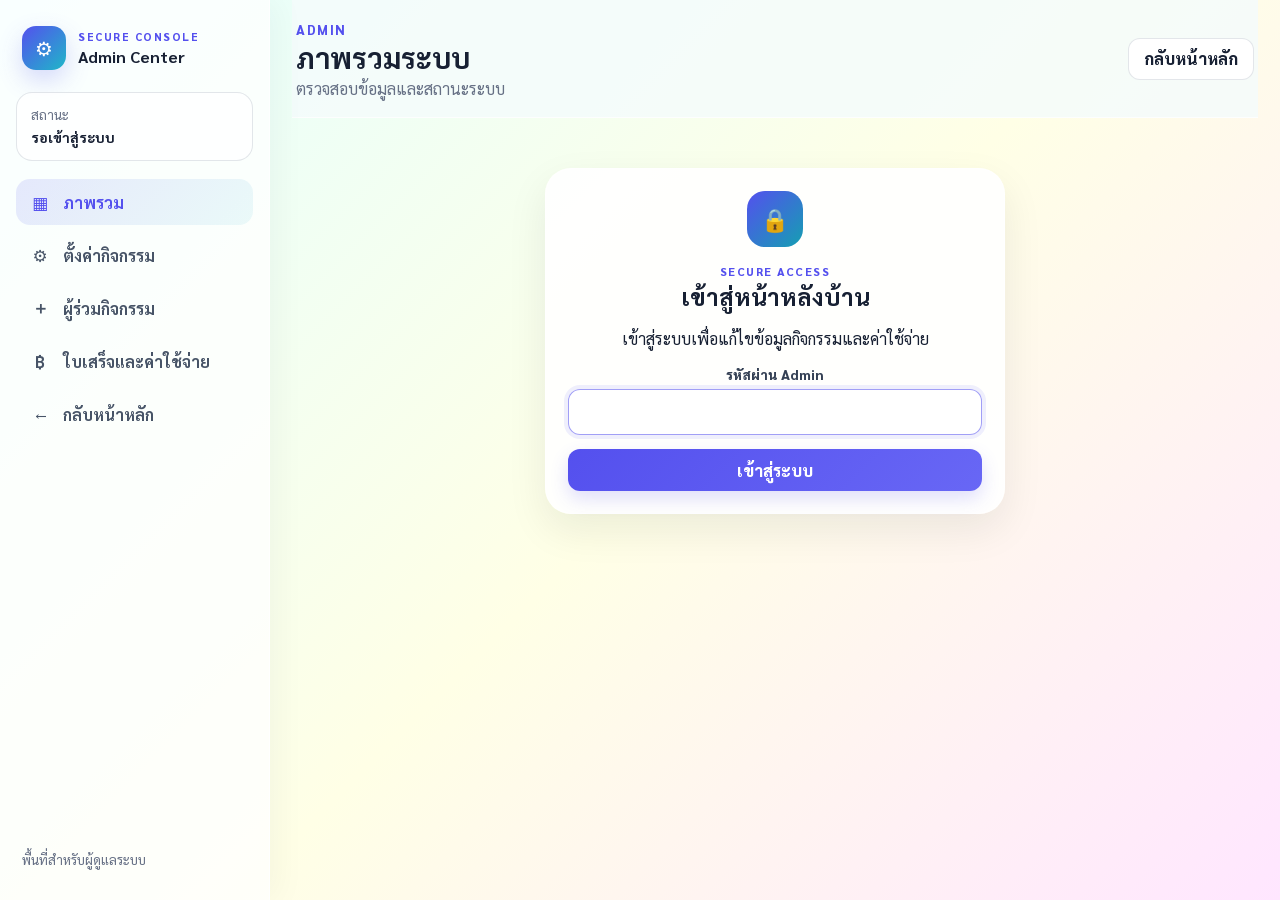
==== commit 4800d5a6: "Add files via upload" ====
--- a/admin.html
+++ b/admin.html
@@ -3,70 +3,103 @@
 <head>
   <meta charset="utf-8">
   <meta name="viewport" content="width=device-width, initial-scale=1">
-  <meta name="theme-color" content="#E5FFFF">
-  <title>Admin Console · Trip Cost Share v5.4</title>
+  <meta name="theme-color" content="#eefcff">
+  <title>Admin · Trip Cost Share</title>
   <link rel="preconnect" href="https://fonts.googleapis.com">
   <link rel="preconnect" href="https://fonts.gstatic.com" crossorigin>
   <link href="https://fonts.googleapis.com/css2?family=Noto+Sans+Thai:wght@400;500;600;700;800&family=Sarabun:wght@400;500;600;700;800&display=swap" rel="stylesheet">
   <link rel="stylesheet" href="styles.css">
 </head>
-<body class="admin-body">
-  <div class="app-shell saas-layout admin-layout">
-    <aside id="appSidebar" class="app-sidebar admin-sidebar" aria-label="เมนู Admin">
-      <div class="sidebar-brand"><span class="brand-mark admin" aria-hidden="true"><svg viewBox="0 0 24 24" fill="none"><path d="M12 3 4.5 6v5.4c0 4.8 3.2 8.2 7.5 9.6 4.3-1.4 7.5-4.8 7.5-9.6V6L12 3Z"/><path d="m9 12 2 2 4-4"/></svg></span><div><p>SECURE CONSOLE</p><strong>Admin Center</strong></div></div>
-      <div class="sidebar-event-card admin-event-card"><span class="sidebar-event-icon"><svg viewBox="0 0 24 24" fill="none"><path d="M12 3 4.5 6v5.4c0 4.8 3.2 8.2 7.5 9.6 4.3-1.4 7.5-4.8 7.5-9.6V6L12 3Z"/><path d="m9 12 2 2 4-4"/></svg></span><div><small>สถานะการเชื่อมต่อ</small><strong id="adminConnectionBadge" class="sidebar-status-text">รอเข้าสู่ระบบ</strong></div></div>
-      <nav class="app-nav admin-nav">
-        <button class="app-nav-link active" type="button" data-admin-page-target="overview"><svg viewBox="0 0 24 24" fill="none"><rect x="3" y="3" width="7" height="7" rx="2"/><rect x="14" y="3" width="7" height="7" rx="2"/><rect x="3" y="14" width="7" height="7" rx="2"/><rect x="14" y="14" width="7" height="7" rx="2"/></svg><span>ภาพรวม</span></button>
-        <button class="app-nav-link" type="button" data-admin-page-target="settings"><svg viewBox="0 0 24 24" fill="none"><circle cx="12" cy="12" r="3"/><path d="M19 12a7 7 0 0 0-.1-1l2-1.5-2-3.4-2.4 1a7 7 0 0 0-1.7-1L14.5 3h-5l-.4 3.1a7 7 0 0 0-1.7 1L5 6.1 3 9.5 5 11a7 7 0 0 0 0 2l-2 1.5 2 3.4 2.4-1a7 7 0 0 0 1.7 1l.4 3.1h5l.4-3.1a7 7 0 0 0 1.7-1l2.4 1 2-3.4-2-1.5c.1-.3.1-.7.1-1Z"/></svg><span>ตั้งค่ากิจกรรม</span></button>
-        <button class="app-nav-link" type="button" data-admin-page-target="participants"><svg viewBox="0 0 24 24" fill="none"><circle cx="9" cy="8" r="3"/><path d="M3.5 20c.5-4 2.4-6 5.5-6s5 2 5.5 6M18 8v6M15 11h6"/></svg><span>ผู้ร่วมกิจกรรม</span></button>
-        <button class="app-nav-link" type="button" data-admin-page-target="receipts"><svg viewBox="0 0 24 24" fill="none"><path d="M6 3h12v18l-3-2-3 2-3-2-3 2V3Z"/><path d="M9 8h6M9 12h6M9 16h4"/></svg><span>ใบเสร็จและค่าใช้จ่าย</span></button>
-        <a class="app-nav-link" href="index.html"><svg viewBox="0 0 24 24" fill="none"><path d="m15 18-6-6 6-6M9 12h10"/></svg><span>กลับหน้าหลัก</span></a>
+<body>
+  <div class="app-layout">
+    <aside id="appSidebar" class="sidebar" aria-label="เมนู Admin">
+      <div class="brand"><span class="brand-icon">⚙</span><div><small>SECURE CONSOLE</small><strong>Admin Center</strong></div></div>
+      <div class="event-mini-card"><small>สถานะ</small><strong id="adminConnectionBadge">รอเข้าสู่ระบบ</strong></div>
+      <nav class="nav-list">
+        <button class="nav-item active" type="button" data-admin-page-target="overview"><span class="nav-symbol">▦</span><span>ภาพรวม</span></button>
+        <button class="nav-item" type="button" data-admin-page-target="settings"><span class="nav-symbol">⚙</span><span>ตั้งค่ากิจกรรม</span></button>
+        <button class="nav-item" type="button" data-admin-page-target="participants"><span class="nav-symbol">＋</span><span>ผู้ร่วมกิจกรรม</span></button>
+        <button class="nav-item" type="button" data-admin-page-target="receipts"><span class="nav-symbol">฿</span><span>ใบเสร็จและค่าใช้จ่าย</span></button>
+        <a class="nav-item" href="index.html"><span class="nav-symbol">←</span><span>กลับหน้าหลัก</span></a>
       </nav>
-      <div class="sidebar-bottom"><p>พื้นที่สำหรับผู้ดูแลระบบเท่านั้น</p></div>
+      <div class="sidebar-footer"><small>พื้นที่สำหรับผู้ดูแลระบบ</small></div>
     </aside>
-
     <button id="sidebarOverlay" class="sidebar-overlay" type="button" aria-label="ปิดเมนู"></button>
 
-    <div class="app-workspace">
-      <header class="workspace-header admin-workspace-header">
-        <div class="workspace-title-group"><button id="mobileMenuBtn" class="icon-button mobile-menu-button" type="button" aria-label="เปิดเมนู"><svg viewBox="0 0 24 24" fill="none"><path d="M4 7h16M4 12h16M4 17h16"/></svg></button><div><p id="currentPageKicker" class="page-kicker">ADMIN OVERVIEW</p><h1 id="currentPageTitle">ภาพรวมระบบ</h1><p id="currentPageDescription" class="subtitle">ตรวจสอบและจัดการข้อมูลกิจกรรมทั้งหมด</p></div></div>
-        <div class="workspace-actions"><a class="btn btn-secondary" href="index.html">กลับหน้าหลัก</a><button id="adminRefreshBtn" class="btn btn-secondary hidden" type="button">รีเฟรช</button><button id="adminLogoutBtn" class="btn btn-danger hidden" type="button">ออกจากระบบ</button></div>
+    <div class="workspace">
+      <header class="topbar">
+        <div class="topbar-title"><button id="mobileMenuBtn" class="icon-btn mobile-only" type="button">☰</button><div><small id="currentPageKicker">ADMIN</small><h1 id="currentPageTitle">ภาพรวมระบบ</h1><p id="currentPageDescription">ตรวจสอบข้อมูลและสถานะระบบ</p></div></div>
+        <div class="topbar-actions"><a class="btn secondary" href="index.html">กลับหน้าหลัก</a><button id="adminRefreshBtn" class="btn secondary hidden" type="button">รีเฟรช</button><button id="adminLogoutBtn" class="btn danger hidden" type="button">ออกจากระบบ</button></div>
       </header>
 
-      <section id="adminLoginSection" class="admin-login-shell">
-        <article class="panel admin-login-card modern-admin-login"><div class="admin-login-visual"><span class="admin-lock-icon"><svg viewBox="0 0 24 24" fill="none"><rect x="5" y="10" width="14" height="11" rx="3"/><path d="M8 10V7a4 4 0 0 1 8 0v3"/><circle cx="12" cy="15" r="1"/><path d="M12 16v2"/></svg></span></div><span class="section-badge">SECURE ACCESS</span><h2>เข้าสู่หน้าหลังบ้าน</h2><p>กรอกรหัส Admin เพื่อแก้ไขข้อมูลผู้ร่วมกิจกรรม ใบเสร็จ และการตั้งค่า</p><form id="adminLoginForm" class="form-grid"><label class="field"><span>รหัสผ่าน Admin</span><input id="adminPassword" type="password" autocomplete="current-password" required autofocus placeholder="กรอกรหัสผ่าน"></label><button class="btn btn-primary btn-wide" type="submit">เข้าสู่ระบบ</button></form><p class="helper-text">รหัสเริ่มต้น: Admin1234 ควรเปลี่ยนก่อนใช้งานจริง</p></article>
+      <section id="adminLoginSection" class="admin-login">
+        <article class="panel"><div class="login-icon">🔒</div><span class="eyebrow">SECURE ACCESS</span><h2>เข้าสู่หน้าหลังบ้าน</h2><p>เข้าสู่ระบบเพื่อแก้ไขข้อมูลกิจกรรมและค่าใช้จ่าย</p><form id="adminLoginForm" class="form-grid"><label class="field"><span>รหัสผ่าน Admin</span><input id="adminPassword" type="password" autocomplete="current-password" required autofocus></label><button class="btn primary wide" type="submit">เข้าสู่ระบบ</button></form></article>
       </section>
 
-      <main id="adminApp" class="page-stack hidden">
-        <div id="adminDemoBanner" class="notice hidden"><strong>โหมดทดลอง:</strong> ใช้ข้อมูล localStorage ชุดเดียวกับหน้าหลัก</div>
+      <main id="adminApp" class="page-container hidden">
+        <div id="adminDemoBanner" class="notice hidden"><strong>โหมดทดลอง:</strong> ใช้ข้อมูล localStorage ของหน้าเว็บ</div>
 
         <section class="admin-page active" data-admin-page="overview">
-          <div class="dashboard-welcome panel admin-welcome"><div><span class="section-badge">CONTROL CENTER</span><h2>ศูนย์ควบคุมกิจกรรม</h2><p>ดูสถานะระบบและเข้าถึงส่วนจัดการสำคัญจากเมนูด้านซ้าย</p></div></div>
-          <section class="summary-grid"><article class="summary-card"><span>ผู้ร่วมกิจกรรม</span><strong id="adminParticipantCount">0</strong><small>รายชื่อที่ใช้งาน</small></article><article class="summary-card"><span>ใบเสร็จ</span><strong id="adminReceiptCount">0</strong><small>รายการทั้งหมด</small></article><article class="summary-card"><span>ค่าใช้จ่ายรวม</span><strong id="adminGrandTotal">฿0.00</strong><small>ยอดใบเสร็จรวม</small></article><article class="summary-card accent-card"><span>สถานะกิจกรรม</span><strong id="adminStatusText">OPEN</strong><small>เปิดหรือปิดการบันทึก</small></article></section>
-          <div class="admin-overview-grid"><button class="admin-module-card" type="button" data-admin-page-target="participants"><span class="module-icon"><svg viewBox="0 0 24 24" fill="none"><circle cx="9" cy="8" r="3"/><path d="M3.5 20c.5-4 2.4-6 5.5-6s5 2 5.5 6M18 8v6M15 11h6"/></svg></span><span><strong>จัดการผู้ร่วมกิจกรรม</strong><small>เพิ่ม แก้ไข ลบ วันที่เข้าร่วม และคืนพัก</small></span></button><button class="admin-module-card" type="button" data-admin-page-target="receipts"><span class="module-icon receipt"><svg viewBox="0 0 24 24" fill="none"><path d="M6 3h12v18l-3-2-3 2-3-2-3 2V3Z"/><path d="M9 8h6M9 12h6M9 16h4"/></svg></span><span><strong>จัดการใบเสร็จ</strong><small>แก้ไขผู้จ่าย วิธีหาร และรูปใบเสร็จ</small></span></button><button class="admin-module-card" type="button" data-admin-page-target="settings"><span class="module-icon settings"><svg viewBox="0 0 24 24" fill="none"><circle cx="12" cy="12" r="3"/><path d="M19 12a7 7 0 0 0-.1-1l2-1.5-2-3.4-2.4 1a7 7 0 0 0-1.7-1L14.5 3h-5l-.4 3.1a7 7 0 0 0-1.7 1L5 6.1 3 9.5 5 11a7 7 0 0 0 0 2l-2 1.5 2 3.4 2.4-1a7 7 0 0 0 1.7 1l.4 3.1h5l.4-3.1a7 7 0 0 0 1.7-1l2.4 1 2-3.4-2-1.5c.1-.3.1-.7.1-1Z"/></svg></span><span><strong>ตั้งค่ากิจกรรม</strong><small>กำหนดชื่อ ช่วงวันที่ และสถานะกิจกรรม</small></span></button></div>
+          <section class="hero-card"><div><span class="eyebrow">CONTROL CENTER</span><h2>ภาพรวมระบบ</h2><p>ตรวจสอบจำนวนข้อมูลและสถานะกิจกรรมก่อนแก้ไข</p></div></section>
+          <section class="metric-grid"><article class="metric-card"><span>ผู้ร่วมกิจกรรม</span><strong id="adminParticipantCount">0</strong><small>ทั้งหมด</small></article><article class="metric-card"><span>ใบเสร็จ</span><strong id="adminReceiptCount">0</strong><small>ทั้งหมด</small></article><article class="metric-card"><span>ค่าใช้จ่ายรวม</span><strong id="adminGrandTotal">฿0.00</strong><small>ยอดรวมใบเสร็จ</small></article><article class="metric-card accent"><span>สถานะกิจกรรม</span><strong id="adminStatusText">OPEN</strong><small id="adminApiVersion">API -</small></article></section>
+          <section class="admin-modules"><button class="module-card" type="button" data-admin-page-target="settings"><strong>ตั้งค่ากิจกรรม</strong><small>ชื่อ ช่วงวันที่ และสถานะ</small></button><button class="module-card" type="button" data-admin-page-target="participants"><strong>จัดการผู้ร่วมกิจกรรม</strong><small>เพิ่ม แก้ไข หรือลบ</small></button><button class="module-card" type="button" data-admin-page-target="receipts"><strong>จัดการค่าใช้จ่าย</strong><small>แก้ไขหรือลบใบเสร็จ</small></button></section>
         </section>
 
         <section class="admin-page" data-admin-page="settings">
-          <div class="page-intro-card panel"><div class="page-intro-icon"><svg viewBox="0 0 24 24" fill="none"><circle cx="12" cy="12" r="3"/><path d="M19 12a7 7 0 0 0-.1-1l2-1.5-2-3.4-2.4 1a7 7 0 0 0-1.7-1L14.5 3h-5l-.4 3.1a7 7 0 0 0-1.7 1L5 6.1 3 9.5 5 11a7 7 0 0 0 0 2l-2 1.5 2 3.4 2.4-1a7 7 0 0 0 1.7 1l.4 3.1h5l.4-3.1a7 7 0 0 0 1.7-1l2.4 1 2-3.4-2-1.5c.1-.3.1-.7.1-1Z"/></svg></div><div><span class="section-badge">EVENT CONFIGURATION</span><h2>ตั้งค่ากิจกรรม</h2><p>กำหนดชื่อ ช่วงวันที่ และสถานะการเปิดรับข้อมูล</p></div></div>
-          <section class="panel"><div class="panel-heading"><div><h2>ข้อมูลกิจกรรม</h2><p>ก่อนเปลี่ยนช่วงวันที่ควรตรวจวันเข้าร่วมและคืนพักที่บันทึกไว้</p></div></div><form id="adminSettingsForm" class="settings-grid"><label class="field"><span>ชื่อกิจกรรม</span><input id="adminEventName" type="text" maxlength="100" required></label><label class="field"><span>วันเริ่ม</span><input id="adminStartDate" type="date" required></label><label class="field"><span>วันสิ้นสุด</span><input id="adminEndDate" type="date" required></label><label class="field"><span>สถานะ</span><select id="adminEventStatus"><option value="open">เปิดรับข้อมูล</option><option value="closed">ปิดยอด/ล็อกกิจกรรม</option></select></label><button class="btn btn-primary" type="submit">บันทึกการตั้งค่า</button></form></section>
+          <section class="page-intro"><div><span class="eyebrow">SETTINGS</span><h2>ตั้งค่ากิจกรรม</h2><p>ระบบจะตรวจข้อมูลเดิมก่อนอนุญาตให้เปลี่ยนช่วงวันที่</p></div></section>
+          <section class="panel">
+            <form id="adminSettingsForm" class="settings-grid">
+              <label class="field"><span>ชื่อกิจกรรม</span><input id="adminEventName" type="text" maxlength="100" required></label>
+              <label class="field"><span>วันเริ่ม</span><input id="adminStartDate" type="date" required></label>
+              <label class="field"><span>วันสิ้นสุด</span><input id="adminEndDate" type="date" required></label>
+              <label class="field"><span>สถานะ</span><select id="adminEventStatus"><option value="open">เปิดรับข้อมูล</option><option value="closed">ปิดยอด/ล็อกกิจกรรม</option></select></label>
+              <div class="settings-action"><button id="adminSettingsSubmitBtn" class="btn primary" type="submit">บันทึกกิจกรรม</button><span id="adminSettingsFeedback" class="field-hint"></span></div>
+            </form>
+          </section>
         </section>
 
         <section class="admin-page" data-admin-page="participants">
-          <div class="page-intro-card panel"><div class="page-intro-icon"><svg viewBox="0 0 24 24" fill="none"><circle cx="9" cy="8" r="3"/><path d="M3.5 20c.5-4 2.4-6 5.5-6s5 2 5.5 6M18 8v6M15 11h6"/></svg></div><div><span class="section-badge">MEMBER MANAGEMENT</span><h2>จัดการผู้ร่วมกิจกรรม</h2><p>เพิ่ม แก้ไข ลบ และกำหนดวันเข้าร่วมหรือคืนที่พัก</p></div></div>
-          <section class="admin-content-split"><article class="panel"><div class="panel-heading"><div><h2>ข้อมูลผู้ร่วมกิจกรรม</h2><p>เลือกจากตารางเพื่อแก้ไข หรือเพิ่มรายชื่อใหม่</p></div></div><form id="adminParticipantForm" class="form-grid"><input id="adminParticipantId" type="hidden"><label class="field"><span>ชื่อ</span><input id="adminParticipantName" type="text" maxlength="80" required></label><fieldset class="choice-fieldset"><legend>วันที่เข้าร่วม</legend><div id="adminAttendanceOptions" class="checkbox-grid"></div></fieldset><fieldset class="choice-fieldset"><legend>คืนที่พัก</legend><div id="adminLodgingOptions" class="checkbox-grid"></div></fieldset><label class="switch-field standalone-switch"><input id="adminDrinksAlcohol" type="checkbox"><span class="switch"></span><span>ปกติดื่มแอลกอฮอล์</span></label><label class="switch-field standalone-switch"><input id="adminParticipantActive" type="checkbox" checked><span class="switch"></span><span>สถานะใช้งาน</span></label><div class="form-actions"><button id="adminParticipantSubmitBtn" class="btn btn-primary" type="submit">เพิ่มรายชื่อ</button><button id="adminParticipantCancelBtn" class="btn btn-secondary hidden" type="button">ยกเลิกแก้ไข</button></div></form></article><article class="panel table-panel"><div class="panel-heading"><div><h2>รายชื่อทั้งหมด</h2><p>เลือกแก้ไขหรือลบจากตาราง</p></div></div><div class="table-wrap"><table><thead><tr><th>ชื่อ</th><th>วันที่มา</th><th>คืนพัก</th><th>สถานะ</th><th class="text-right">จัดการ</th></tr></thead><tbody id="adminParticipantTableBody"></tbody></table></div></article></section>
+          <section class="page-intro"><div><span class="eyebrow">MEMBERS</span><h2>จัดการผู้ร่วมกิจกรรม</h2><p>แก้ไขชื่อ วันที่เข้าร่วม คืนที่พัก และสถานะใช้งาน</p></div></section>
+          <div class="admin-grid">
+            <section class="panel">
+              <div class="panel-head"><div><h2>ข้อมูลผู้ร่วมกิจกรรม</h2><p>เพิ่มใหม่หรือเลือกแก้ไขจากตาราง</p></div></div>
+              <form id="adminParticipantForm" class="form-grid">
+                <input id="adminParticipantId" type="hidden">
+                <label class="field"><span>ชื่อ</span><input id="adminParticipantName" type="text" maxlength="80" required></label>
+                <fieldset class="choice-box"><legend>วันที่เข้าร่วม</legend><div id="adminAttendanceOptions" class="choice-grid"></div></fieldset>
+                <fieldset class="choice-box"><legend>คืนที่เข้าพัก</legend><div id="adminLodgingOptions" class="choice-grid"></div></fieldset>
+                <label class="share-option"><span>สถานะใช้งาน</span><input id="adminParticipantActive" type="checkbox" checked></label>
+                <div class="form-actions"><button id="adminParticipantSubmitBtn" class="btn primary" type="submit">เพิ่มรายชื่อ</button><button id="adminParticipantCancelBtn" class="btn secondary hidden" type="button">ยกเลิกแก้ไข</button></div>
+              </form>
+            </section>
+            <section class="panel"><div class="panel-head"><div><h2>รายชื่อทั้งหมด</h2><p>ข้อมูลที่บันทึกในกิจกรรมนี้</p></div></div><div class="table-wrap"><table><thead><tr><th>ชื่อ</th><th>วันที่มา</th><th>คืนพัก</th><th>สถานะ</th><th class="right">จัดการ</th></tr></thead><tbody id="adminParticipantTableBody"></tbody></table></div></section>
+          </div>
         </section>
 
         <section class="admin-page" data-admin-page="receipts">
-          <div class="page-intro-card panel expense-intro"><div class="page-intro-icon expense"><svg viewBox="0 0 24 24" fill="none"><path d="M6 3h12v18l-3-2-3 2-3-2-3 2V3Z"/><path d="M9 8h6M9 12h6M9 16h4"/></svg></div><div><span class="section-badge">RECEIPT MANAGEMENT</span><h2>จัดการใบเสร็จและค่าใช้จ่าย</h2><p>แก้ไขผู้จ่าย รายการย่อย วิธีหาร รายชื่อผู้รับผิดชอบ และรูปใบเสร็จ</p></div></div>
-          <section class="panel"><div class="panel-heading"><div><h2>แก้ไขใบเสร็จและการหาร</h2><p>กดแก้ไขจากตาราง ระบบจะโหลดข้อมูลเดิมกลับมาที่ฟอร์มนี้</p></div></div><form id="adminReceiptForm" class="form-grid"><input id="adminReceiptId" type="hidden"><div class="field-row"><label class="field"><span>วันที่ใบเสร็จ</span><input id="adminReceiptDate" type="date" required></label><label class="field"><span>ร้านค้า/ผู้ให้บริการ</span><input id="adminReceiptMerchant" type="text" maxlength="120" required></label></div><div class="field-row"><label class="field"><span>ยอดรวม</span><input id="adminReceiptTotal" type="number" min="0.01" step="0.01" required></label><label class="field"><span>เปลี่ยนรูปใบเสร็จ</span><input id="adminReceiptImage" type="file" accept="image/jpeg,image/png,image/webp"></label></div><label class="field"><span>หมายเหตุ</span><input id="adminReceiptNote" type="text" maxlength="180"></label><div id="adminExistingReceipt" class="existing-receipt hidden"><div><strong>มีรูปใบเสร็จเดิม</strong><span>เลือกไฟล์ใหม่เพื่อแทนที่ หรือเลือกลบรูปเดิม</span></div><div class="existing-receipt-actions"><button id="adminViewReceiptBtn" class="btn btn-secondary" type="button">ดูรูปเดิม</button><label class="remove-receipt-option"><input id="adminRemoveReceipt" type="checkbox"><span>ลบรูปเดิม</span></label></div></div><section class="builder-block"><div class="builder-heading"><div><h3>ผู้สำรองจ่าย</h3><p>ยอดรวมต้องตรงกับยอดใบเสร็จ</p></div><button id="adminAddPayerBtn" class="btn btn-secondary" type="button">เพิ่มผู้จ่าย</button></div><div id="adminPayerRows" class="dynamic-list"></div></section><section class="builder-block"><div class="builder-heading"><div><h3>รายการย่อย</h3><p>แก้ไขวิธีหาร รายชื่อ น้ำหนัก หรือยอดรายบุคคล</p></div><button id="adminAddLineBtn" class="btn btn-secondary" type="button">เพิ่มรายการ</button></div><div id="adminLineRows" class="dynamic-list expense-lines"></div></section><div id="adminReceiptValidation" class="warning-box hidden"></div><div class="form-actions"><button id="adminReceiptSubmitBtn" class="btn btn-primary" type="submit">บันทึกใบเสร็จ</button><button id="adminReceiptCancelBtn" class="btn btn-secondary hidden" type="button">ยกเลิกแก้ไข</button></div></form></section>
-          <section class="panel"><div class="panel-heading"><div><h2>ใบเสร็จทั้งหมด</h2><p>ตรวจสอบยอดและจัดการข้อมูลย้อนหลัง</p></div></div><div class="table-wrap"><table><thead><tr><th>วันที่</th><th>ร้านค้า</th><th>รายการย่อย</th><th>ใบเสร็จ</th><th class="text-right">ยอดรวม</th><th class="text-right">จัดการ</th></tr></thead><tbody id="adminReceiptTableBody"></tbody></table></div></section>
+          <section class="page-intro"><div><span class="eyebrow">RECEIPTS</span><h2>จัดการใบเสร็จและค่าใช้จ่าย</h2><p>แก้ไขข้อมูลเดิมโดยคงผลการหารให้สอดคล้องกับยอดใบเสร็จ</p></div></section>
+          <section class="panel">
+            <div class="panel-head"><div><h2>แก้ไขใบเสร็จ</h2><p>กดแก้ไขจากตารางด้านล่างเพื่อโหลดข้อมูล</p></div></div>
+            <form id="adminReceiptForm" class="form-grid">
+              <input id="adminReceiptId" type="hidden">
+              <div class="form-row"><label class="field"><span>วันที่ใบเสร็จ</span><input id="adminReceiptDate" type="date" required></label><label class="field"><span>ร้านค้า/ผู้ให้บริการ</span><input id="adminReceiptMerchant" type="text" maxlength="120" required></label></div>
+              <div class="form-row"><label class="field"><span>ยอดรวม</span><input id="adminReceiptTotal" type="number" min="0.01" step="0.01" required></label><label class="field"><span>เปลี่ยนรูปใบเสร็จ</span><input id="adminReceiptImage" type="file" accept="image/jpeg,image/png,image/webp"></label></div>
+              <label class="field"><span>หมายเหตุ</span><input id="adminReceiptNote" type="text" maxlength="180"></label>
+              <div id="adminExistingReceipt" class="existing-receipt hidden"><div><strong>มีรูปใบเสร็จเดิม</strong></div><div><button id="adminViewReceiptBtn" class="btn secondary" type="button">ดูรูปเดิม</button><label><input id="adminRemoveReceipt" type="checkbox"> ลบรูปเดิม</label></div></div>
+              <section class="builder-block"><div class="builder-head"><div><h3>ผู้สำรองจ่าย</h3><p>ยอดรวมต้องตรงกับใบเสร็จ</p></div><button id="adminAddPayerBtn" class="btn secondary" type="button">เพิ่มผู้จ่าย</button></div><div id="adminPayerRows" class="dynamic-list"></div></section>
+              <section class="builder-block"><div class="builder-head"><div><h3>รายการย่อย</h3><p>ตรวจสอบวิธีหารและผู้รับผิดชอบ</p></div><button id="adminAddLineBtn" class="btn secondary" type="button">เพิ่มรายการ</button></div><div id="adminLineRows" class="dynamic-list"></div></section>
+              <div id="adminReceiptValidation" class="notice danger hidden"></div>
+              <div class="form-actions"><button id="adminReceiptSubmitBtn" class="btn primary" type="submit">บันทึกการแก้ไข</button><button id="adminReceiptCancelBtn" class="btn secondary hidden" type="button">ยกเลิก</button></div>
+            </form>
+          </section>
+          <section class="panel"><div class="panel-head"><div><h2>ใบเสร็จทั้งหมด</h2><p>เลือกแก้ไขหรือลบข้อมูลย้อนหลัง</p></div></div><div class="table-wrap"><table><thead><tr><th>วันที่</th><th>ร้านค้า</th><th>รายการ</th><th>รูป</th><th class="right">ยอดรวม</th><th class="right">จัดการ</th></tr></thead><tbody id="adminReceiptTableBody"></tbody></table></div></section>
         </section>
       </main>
     </div>
   </div>
 
-  <template id="adminPayerRowTemplate"><div class="dynamic-row payer-row"><label class="field"><span>ผู้จ่าย</span><select class="payer-person" required></select></label><label class="field"><span>จำนวนเงิน</span><input class="payer-amount" type="number" min="0.01" step="0.01" required></label><button class="btn btn-danger remove-row-btn" type="button">ลบ</button></div></template>
-  <template id="adminLineTemplate"><article class="expense-line-card"><div class="expense-line-top"><strong class="line-number">รายการ</strong><button class="btn btn-danger remove-line-btn" type="button">ลบรายการ</button></div><div class="field-row"><label class="field"><span>รายละเอียด</span><input class="line-description" type="text" required></label><label class="field"><span>หมวด</span><select class="line-category"><option value="food">ค่าอาหาร</option><option value="beverage">เครื่องดื่ม</option><option value="alcohol">แอลกอฮอล์</option><option value="lodging">ที่พัก</option><option value="activity">กิจกรรม</option><option value="transport">การเดินทาง</option><option value="shared">ของใช้ส่วนกลาง</option><option value="other">อื่น ๆ</option></select></label></div><div class="field-row"><label class="field"><span>จำนวนเงิน</span><input class="line-amount" type="number" min="0.01" step="0.01" required></label><label class="field"><span>วิธีหาร</span><select class="line-split-mode"><option value="attendance_date">ผู้ที่มาในวันนั้น</option><option value="lodging_night">ผู้ที่พักคืนนั้น</option><option value="selected_equal">เลือกคนหารเท่ากัน</option><option value="person_days">ตามคน-วัน</option><option value="weighted">ตามหน่วย/น้ำหนัก</option><option value="manual">ระบุยอดต่อคน</option><option value="all_equal">ทุกคนเท่ากัน</option></select></label></div><label class="field line-service-date-field hidden"><span>คืนที่พัก/วันที่อ้างอิง</span><input class="line-service-date" type="date"></label><fieldset class="choice-fieldset"><legend>ผู้ร่วมรับผิดชอบ</legend><div class="line-participant-options participant-share-grid"></div></fieldset><div class="line-preview"></div></article></template>
+  <template id="adminPayerRowTemplate"><div class="payer-row dynamic-row"><label class="field grow"><span>ผู้จ่าย</span><select class="payer-person" required></select></label><label class="field"><span>จำนวนเงิน</span><input class="payer-amount" type="number" min="0.01" step="0.01" required></label><button class="btn danger remove-row-btn" type="button">ลบ</button></div></template>
+  <template id="adminLineTemplate"><article class="line-card"><div class="line-card-head"><strong class="line-number">รายการ</strong><button class="btn danger remove-line-btn" type="button">ลบรายการ</button></div><div class="form-row"><label class="field"><span>รายละเอียด</span><input class="line-description" type="text" required></label><label class="field"><span>หมวด</span><select class="line-category"><option value="food">ค่าอาหาร</option><option value="beverage">เครื่องดื่ม</option><option value="lodging">ที่พัก</option><option value="activity">กิจกรรม</option><option value="transport">การเดินทาง</option><option value="shared">ของใช้ส่วนกลาง</option><option value="other">อื่น ๆ</option></select></label></div><div class="form-row"><label class="field"><span>จำนวนเงิน</span><input class="line-amount" type="number" min="0.01" step="0.01" required></label><label class="field"><span>วิธีหาร</span><select class="line-split-mode"><option value="attendance_date">ผู้ที่มาในวันนั้น</option><option value="lodging_night">ผู้ที่พักคืนนั้น</option><option value="selected_equal">เลือกคนหารเท่ากัน</option><option value="person_days">ตามคน-วัน</option><option value="weighted">ตามหน่วย/น้ำหนัก</option><option value="manual">ระบุยอดต่อคน</option><option value="all_equal">ทุกคนเท่ากัน</option></select></label></div><label class="field line-service-date-field hidden"><span>คืนที่พักอ้างอิง</span><input class="line-service-date" type="date"></label><fieldset class="choice-box"><legend>ผู้ร่วมรับผิดชอบ</legend><div class="line-participant-options participant-share-grid"></div></fieldset><div class="line-preview"></div></article></template>
 
   <div id="toast" class="toast" role="status" aria-live="polite"></div>
   <script src="config.js"></script>
--- a/styles.css
+++ b/styles.css
@@ -1,42 +1,238 @@
 :root {
-  color-scheme: light;
-  --bg-a:#E5FFFF; --bg-b:#FFFFE6; --bg-c:#FFE6FF;
-  --surface:rgba(255,255,255,.88); --surface-soft:rgba(248,250,252,.82); --surface-strong:#fff;
-  --text:#172033; --text-strong:#0f172a; --muted:#667085; --line:rgba(100,116,139,.16);
-  --primary:#4f46e5; --primary-dark:#3730a3; --cyan:#0891b2; --success:#047857; --warning:#9a6700; --danger:#b42318;
-  --success-bg:#ecfdf3; --warning-bg:#fff8c5; --danger-bg:#fef3f2;
-  --shadow:0 16px 46px rgba(49,46,129,.09),0 2px 8px rgba(15,23,42,.04);
-  --shadow-hover:0 22px 56px rgba(49,46,129,.13),0 6px 18px rgba(15,23,42,.06);
-  --radius-sm:14px; --radius-md:20px; --radius-lg:28px; --transition:180ms cubic-bezier(.2,.8,.2,1);
-}
-*{box-sizing:border-box} html{min-height:100%;scroll-behavior:auto} body{margin:0;min-height:100vh;overflow-x:hidden;font-family:"Sarabun","Noto Sans Thai",system-ui,sans-serif;color:var(--text);background:linear-gradient(135deg,var(--bg-a) 0%,var(--bg-b) 52%,var(--bg-c) 100%);-webkit-font-smoothing:antialiased} button,input,select{font:inherit} button{cursor:pointer} a{color:inherit} svg{stroke:currentColor;stroke-width:1.8;stroke-linecap:round;stroke-linejoin:round}.hidden{display:none!important}.text-right{text-align:right}.top-gap{margin-top:18px}
-
-/* Layout */
-.app-shell.saas-layout{min-height:100vh;display:grid;grid-template-columns:280px minmax(0,1fr)}.app-sidebar{position:sticky;top:0;height:100vh;padding:22px 18px;background:rgba(255,255,255,.91);border-right:1px solid rgba(255,255,255,.78);box-shadow:8px 0 36px rgba(15,23,42,.04);display:flex;flex-direction:column;gap:18px;z-index:30}.sidebar-brand{display:flex;align-items:center;gap:12px;padding:4px 6px}.brand-mark,.sidebar-event-icon,.page-intro-icon,.quick-action-icon,.module-icon,.admin-lock-icon{display:grid;place-items:center;flex:0 0 auto}.brand-mark{width:44px;height:44px;border-radius:15px;color:#fff;background:linear-gradient(135deg,var(--primary),var(--cyan));box-shadow:0 10px 24px rgba(79,70,229,.22)}.brand-mark svg{width:25px;height:25px}.sidebar-brand p{margin:0 0 2px;color:var(--muted);font-size:.66rem;font-weight:800;letter-spacing:.12em}.sidebar-brand strong{display:block;max-width:170px;white-space:nowrap;overflow:hidden;text-overflow:ellipsis}.sidebar-event-card{display:flex;align-items:center;gap:10px;padding:13px;border:1px solid var(--line);border-radius:18px;background:rgba(255,255,255,.72)}.sidebar-event-icon{width:36px;height:36px;border-radius:12px;color:var(--primary);background:#eef2ff}.sidebar-event-icon svg{width:20px}.sidebar-event-card small{display:block;color:var(--muted);font-size:.72rem}.sidebar-event-card strong{display:block;font-size:.82rem;line-height:1.3}.app-nav{display:grid;gap:6px}.app-nav-link{width:100%;border:0;text-decoration:none;display:flex;align-items:center;gap:11px;padding:11px 12px;border-radius:14px;color:#475467;background:transparent;font-weight:700;text-align:left;transition:background var(--transition),color var(--transition),transform var(--transition)}.app-nav-link svg{width:21px;height:21px}.app-nav-link:hover{background:rgba(79,70,229,.07);color:var(--primary-dark);transform:translateX(2px)}.app-nav-link.active{color:#fff;background:linear-gradient(135deg,var(--primary),#6366f1);box-shadow:0 10px 22px rgba(79,70,229,.18)}.sidebar-bottom{margin-top:auto;padding:10px 6px;color:var(--muted);font-size:.78rem}.sidebar-bottom p{margin:8px 0 0}.app-workspace{min-width:0;padding:0 28px 30px}.workspace-header{position:sticky;top:0;z-index:20;min-height:104px;display:flex;align-items:center;justify-content:space-between;gap:18px;padding:20px 0;background:rgba(244,250,250,.92);border-bottom:1px solid rgba(255,255,255,.6)}.workspace-title-group{display:flex;align-items:center;gap:13px;min-width:0}.workspace-title-group h1{margin:0;font-size:1.75rem;line-height:1.15}.page-kicker{margin:0 0 3px;color:var(--primary);font-size:.7rem;font-weight:800;letter-spacing:.13em}.subtitle{margin:4px 0 0;color:var(--muted)}.workspace-actions{display:flex;gap:9px;align-items:center}.mobile-menu-button{display:none}.sidebar-overlay{display:none}.page-stack{padding-top:22px}.app-page,.admin-page{display:none}.app-page.active,.admin-page.active{display:block}.workspace-footer{display:flex;justify-content:space-between;gap:20px;padding:12px 2px 0;color:var(--muted);font-size:.8rem}
-
-/* Cards */
-.panel,.summary-card{background:var(--surface);border:1px solid rgba(255,255,255,.82);box-shadow:var(--shadow);border-radius:var(--radius-lg)}.panel{padding:22px;margin-bottom:16px}.panel-heading{display:flex;align-items:flex-start;justify-content:space-between;gap:18px;margin-bottom:18px}.panel-heading h2,.builder-heading h3{margin:0 0 3px}.panel-heading p,.builder-heading p{margin:0;color:var(--muted)}.dashboard-welcome,.page-intro-card{display:flex;align-items:center;justify-content:space-between;gap:22px;padding:26px}.dashboard-welcome h2,.page-intro-card h2{margin:6px 0;font-size:1.6rem}.dashboard-welcome p,.page-intro-card p{margin:0;color:var(--muted)}.section-badge,.step-chip,.status-chip{display:inline-flex;align-items:center;width:max-content;padding:5px 9px;border-radius:999px;font-size:.68rem;font-weight:800;letter-spacing:.06em;color:var(--primary-dark);background:#eef2ff}.page-intro-icon{width:58px;height:58px;border-radius:19px;color:#fff;background:linear-gradient(135deg,var(--primary),#7c3aed);box-shadow:0 12px 26px rgba(79,70,229,.18)}.page-intro-icon.lodging,.quick-action-icon.lodging{background:linear-gradient(135deg,#0f766e,#06b6d4)}.page-intro-icon.expense,.quick-action-icon.expense{background:linear-gradient(135deg,#d97706,#f59e0b)}.page-intro-icon svg{width:29px;height:29px}.summary-grid{display:grid;grid-template-columns:repeat(4,minmax(0,1fr));gap:14px;margin-bottom:16px}.summary-card{min-height:134px;padding:19px;display:flex;flex-direction:column;justify-content:space-between;transition:transform var(--transition),box-shadow var(--transition)}.summary-card:hover{transform:translateY(-2px);box-shadow:var(--shadow-hover)}.summary-card span,.summary-card small{color:var(--muted)}.summary-card strong{font-size:2rem;line-height:1.1}.summary-card.accent-card{color:#fff;background:linear-gradient(145deg,#1e1b4b,#4f46e5);border-color:rgba(255,255,255,.15)}.summary-card.accent-card span,.summary-card.accent-card small{color:#dbeafe}.quick-action-row{display:grid;grid-template-columns:repeat(3,minmax(0,1fr));gap:10px;min-width:min(620px,55%)}.quick-action-button,.admin-module-card{border:1px solid var(--line);border-radius:18px;background:rgba(255,255,255,.76);padding:13px;display:grid;grid-template-columns:42px minmax(0,1fr);gap:10px;align-items:center;text-align:left;color:var(--text);transition:transform var(--transition),box-shadow var(--transition),border-color var(--transition)}.quick-action-button:hover,.admin-module-card:hover{transform:translateY(-2px);border-color:rgba(79,70,229,.25);box-shadow:0 12px 28px rgba(79,70,229,.09)}.quick-action-icon,.module-icon{width:40px;height:40px;border-radius:13px;color:#fff;background:linear-gradient(135deg,var(--primary),#7c3aed)}.quick-action-icon svg,.module-icon svg{width:21px;height:21px}.quick-action-button strong,.quick-action-button small,.admin-module-card strong,.admin-module-card small{display:block}.quick-action-button small,.admin-module-card small{margin-top:2px;color:var(--muted);font-size:.76rem}
-
-/* Forms */
-.form-grid{display:grid;gap:14px}.field-row{display:grid;grid-template-columns:repeat(2,minmax(0,1fr));gap:12px}.field{display:grid;gap:7px;min-width:0}.field>span,.choice-fieldset legend{color:#344054;font-size:.86rem;font-weight:800}input,select{width:100%;min-height:45px;padding:10px 12px;border:1px solid #d0d5dd;border-radius:12px;background:rgba(255,255,255,.94);color:var(--text);outline:none;transition:border-color var(--transition),box-shadow var(--transition)}input:focus,select:focus{border-color:rgba(79,70,229,.55);box-shadow:0 0 0 4px rgba(79,70,229,.10)}input[type=file]{padding:7px}.choice-fieldset{min-width:0;margin:0;padding:15px;border:1px solid var(--line);border-radius:20px;background:rgba(255,255,255,.56)}.choice-fieldset legend{padding:0 7px}.checkbox-grid{display:grid;grid-template-columns:repeat(auto-fit,minmax(155px,1fr));gap:10px}.check-card{position:relative;min-height:94px;padding:13px;border:1px solid var(--line);border-radius:18px;background:rgba(255,255,255,.82);display:grid;justify-items:center;align-content:center;gap:8px;text-align:center;cursor:pointer;transition:transform var(--transition),border-color var(--transition),box-shadow var(--transition),background var(--transition)}.check-card:hover{transform:translateY(-1px);border-color:rgba(79,70,229,.28);box-shadow:0 10px 22px rgba(79,70,229,.07)}.check-card input{appearance:none;-webkit-appearance:none;width:34px;height:34px;min-height:34px;padding:0;border-radius:50%;border:1.5px solid #cbd5e1;background:#fff;display:grid;place-items:center}.check-card input:checked{border-color:transparent;background:linear-gradient(135deg,var(--primary),var(--cyan));box-shadow:0 8px 18px rgba(79,70,229,.20)}.check-card input:checked::after{content:"✓";color:#fff;font-weight:900;font-size:1rem}.check-card:has(input:checked){background:linear-gradient(145deg,rgba(238,242,255,.96),rgba(236,254,255,.9));border-color:rgba(79,70,229,.26)}.check-card.lodging-card input:checked{background:linear-gradient(135deg,#0f766e,#06b6d4)}.check-card.lodging-card:has(input:checked){background:linear-gradient(145deg,rgba(236,253,245,.98),rgba(236,254,255,.92));border-color:rgba(13,148,136,.25)}.check-card span{font-size:.88rem;font-weight:800}.switch-field{display:flex;align-items:center;gap:10px;color:#344054;font-weight:700}.switch-field>input{position:absolute;opacity:0;pointer-events:none}.switch{width:44px;height:25px;border-radius:999px;background:#d0d5dd;position:relative;transition:background var(--transition)}.switch::after{content:"";position:absolute;top:3px;left:3px;width:19px;height:19px;border-radius:50%;background:#fff;box-shadow:0 2px 4px rgba(0,0,0,.18);transition:transform var(--transition)}.switch-field input:checked+.switch{background:linear-gradient(135deg,var(--primary),var(--cyan))}.switch-field input:checked+.switch::after{transform:translateX(19px)}.standalone-switch{width:max-content}.form-actions{display:flex;gap:10px;justify-content:flex-end;flex-wrap:wrap}.settings-grid{display:grid;grid-template-columns:2fr 1fr 1fr 1fr auto;gap:12px;align-items:end}.btn{border:0;border-radius:12px;min-height:42px;padding:9px 15px;font-weight:800;transition:transform var(--transition),box-shadow var(--transition),background var(--transition),opacity var(--transition);text-decoration:none;display:inline-flex;align-items:center;justify-content:center;gap:7px}.btn:hover:not(:disabled){transform:translateY(-1px)}.btn:disabled{opacity:.52;cursor:not-allowed;transform:none}.btn-primary{color:#fff;background:linear-gradient(135deg,var(--primary),#6366f1);box-shadow:0 9px 18px rgba(79,70,229,.15)}.btn-secondary{color:var(--text);background:#fff;border:1px solid var(--line)}.btn-danger{color:var(--danger);background:var(--danger-bg)}.btn-wide{width:100%}.icon-button{width:44px;height:44px;border:1px solid var(--line);border-radius:13px;background:#fff;color:var(--text);display:grid;place-items:center}.icon-button svg{width:22px}.badge{display:inline-flex;align-items:center;width:max-content;padding:6px 10px;border-radius:999px;font-size:.75rem;font-weight:800}.badge-success{color:var(--success);background:var(--success-bg)}.badge-warning{color:var(--warning);background:var(--warning-bg)}.badge-danger{color:var(--danger);background:var(--danger-bg)}.notice,.warning-box{padding:13px 15px;margin:0 0 16px;border:1px solid #f4df84;border-radius:14px;color:var(--warning);background:var(--warning-bg)}.helper-text,.field-hint{color:var(--muted);font-size:.8rem}
-
-/* Content */
-.content-grid{display:grid;grid-template-columns:minmax(0,.95fr) minmax(0,1.05fr);gap:16px}.lodging-page-grid{grid-template-columns:minmax(0,1.2fr) minmax(280px,.8fr)}.participant-list{display:grid;gap:9px;max-height:470px;overflow:auto}.participant-item{display:flex;align-items:center;justify-content:space-between;gap:12px;padding:12px;border:1px solid var(--line);border-radius:15px;background:rgba(248,250,252,.75)}.participant-meta{display:flex;align-items:center;gap:10px;min-width:0}.avatar{width:38px;height:38px;border-radius:50%;display:grid;place-items:center;color:#fff;background:linear-gradient(135deg,var(--primary),var(--cyan));font-weight:800}.participant-name{font-weight:800}.participant-status{color:var(--muted);font-size:.8rem}.participant-context-card{padding:13px 14px;border:1px solid rgba(79,70,229,.14);border-radius:15px;background:#f8faff;display:grid;gap:3px}.participant-context-card strong{font-size:1rem}.participant-context-card span{color:var(--muted);font-size:.82rem}.guide-list{display:grid;gap:12px}.guide-item{display:grid;grid-template-columns:32px 1fr;gap:10px}.guide-item>span{width:30px;height:30px;border-radius:10px;display:grid;place-items:center;color:#fff;background:linear-gradient(135deg,#0f766e,#06b6d4);font-weight:800}.guide-item strong{display:block}.guide-item p{margin:2px 0 0;color:var(--muted);font-size:.84rem}
-
-/* Builder */
-.builder-block{padding:16px;border:1px solid var(--line);border-radius:20px;background:rgba(248,250,252,.7)}.builder-heading{display:flex;align-items:flex-start;justify-content:space-between;gap:14px;margin-bottom:12px}.dynamic-list{display:grid;gap:10px}.dynamic-row{display:grid;grid-template-columns:minmax(0,1fr) minmax(140px,.45fr) auto;gap:10px;align-items:end}.builder-total-row{display:flex;justify-content:space-between;gap:12px;padding-top:12px;margin-top:12px;border-top:1px dashed var(--line)}.expense-lines{gap:14px}.expense-line-card{padding:16px;border:1px solid var(--line);border-radius:20px;background:#fff}.expense-line-top{display:flex;justify-content:space-between;align-items:center;gap:12px;margin-bottom:12px}.participant-share-grid{display:grid;grid-template-columns:repeat(auto-fit,minmax(190px,1fr));gap:8px}.participant-share-option{padding:10px;border:1px solid var(--line);border-radius:13px;background:#fff;display:flex;align-items:center;justify-content:space-between;gap:8px}.participant-share-main{display:flex;align-items:center;gap:7px;font-weight:700}.participant-share-main input{width:18px;min-height:18px}.share-value-wrap{display:flex;align-items:center;gap:5px}.share-value-wrap small{color:var(--muted)}.share-value-wrap input{width:90px;min-height:36px;padding:6px 8px}.line-preview{margin-top:10px}.mini-share-list,.preview-share-chips{display:flex;gap:7px;flex-wrap:wrap}.mini-share-list span,.preview-share-chips span{padding:6px 9px;border-radius:999px;background:#f2f4f7;font-size:.78rem}.inline-error{color:var(--danger);font-size:.82rem}.preview-line-card{padding:13px 0;border-bottom:1px solid var(--line);display:flex;justify-content:space-between;gap:14px}.preview-line-card:last-child{border-bottom:0}.preview-line-card strong,.preview-line-card span{display:block}.preview-line-card>div:first-child span{color:var(--muted);font-size:.8rem;margin-top:2px}
-
-/* Tables / receipts */
-.table-wrap{width:100%;overflow:auto}table{width:100%;border-collapse:collapse;min-width:700px}th,td{padding:12px 11px;border-bottom:1px solid var(--line);vertical-align:middle;text-align:left}th{color:var(--muted);font-size:.76rem;font-weight:800;background:rgba(248,250,252,.88)}tbody tr:hover{background:rgba(248,250,252,.58)}.table-empty,.empty-state{padding:28px;color:var(--muted);text-align:center}.status-pill,.category-pill,.net-pill{display:inline-flex;align-items:center;padding:5px 9px;border-radius:999px;font-size:.74rem;font-weight:800}.status-drinker,.category-alcohol{color:#9a3412;background:#ffedd5}.status-nondrinker{color:var(--success);background:var(--success-bg)}.category-food,.category-beverage,.category-lodging,.category-activity,.category-transport,.category-shared,.category-other{color:#344054;background:#f2f4f7}.net-positive{color:var(--success);background:var(--success-bg)}.net-negative{color:var(--danger);background:var(--danger-bg)}.net-zero{color:#475467;background:#f2f4f7}.receipt-card-list{display:grid;grid-template-columns:repeat(auto-fit,minmax(300px,1fr));gap:12px}.receipt-card{padding:15px;border:1px solid var(--line);border-radius:18px;background:#fff}.receipt-card-head{display:flex;justify-content:space-between;gap:14px}.receipt-card-head h3{margin:2px 0}.receipt-card-head span,.receipt-card-head small{color:var(--muted);font-size:.78rem}.receipt-note{color:var(--muted);font-size:.84rem}.receipt-line-list{display:grid;gap:7px;margin:12px 0}.receipt-line-row{display:flex;align-items:center;justify-content:space-between;gap:10px;padding:9px;border-radius:12px;background:#f8fafc}.receipt-line-row>div{display:grid;gap:3px}.receipt-line-row small{color:var(--muted);font-size:.75rem}.receipt-view-btn{width:100%;margin-top:5px}.share-header{display:none}.toolbar-heading{align-items:center}.toolbar-actions{display:flex;gap:8px}
+  --bg-a: #e5ffff;
+  --bg-b: #ffffe6;
+  --bg-c: #ffe6ff;
+  --surface: rgba(255,255,255,.90);
+  --surface-soft: rgba(255,255,255,.68);
+  --text: #172033;
+  --muted: #667085;
+  --line: rgba(100,116,139,.18);
+  --primary: #5450ee;
+  --primary-2: #6867f5;
+  --primary-soft: #eef0ff;
+  --success: #087a55;
+  --success-bg: #e8fbf3;
+  --warning: #8a5a00;
+  --warning-bg: #fff7d8;
+  --danger: #b42318;
+  --danger-bg: #fff0ef;
+  --shadow: 0 16px 40px rgba(15,23,42,.08);
+  --radius-lg: 26px;
+  --radius-md: 18px;
+  --radius-sm: 12px;
+  --sidebar: 270px;
+}
+* { box-sizing: border-box; }
+html { scroll-behavior: auto; }
+body {
+  margin: 0;
+  font-family: "Sarabun", "Noto Sans Thai", system-ui, sans-serif;
+  color: var(--text);
+  background: linear-gradient(135deg,var(--bg-a) 0%,var(--bg-b) 52%,var(--bg-c) 100%);
+  min-height: 100vh;
+}
+button,input,select { font: inherit; }
+button,a { -webkit-tap-highlight-color: transparent; }
+a { color: inherit; text-decoration: none; }
+button { cursor: pointer; }
+.hidden { display: none !important; }
+.right { text-align: right; }
+
+.app-layout { min-height: 100vh; display: grid; grid-template-columns: var(--sidebar) minmax(0,1fr); }
+.sidebar {
+  position: sticky; top: 0; height: 100vh; z-index: 20;
+  padding: 22px 16px; display: flex; flex-direction: column; gap: 18px;
+  background: rgba(255,255,255,.78); border-right: 1px solid rgba(255,255,255,.85);
+  box-shadow: 8px 0 30px rgba(15,23,42,.04);
+}
+.brand { display: flex; align-items: center; gap: 12px; padding: 4px 6px; }
+.brand-icon { width: 44px; height: 44px; border-radius: 14px; display: grid; place-items: center; background: linear-gradient(135deg,var(--primary),#1fb7c8); color: white; font-weight: 800; font-size: 1.25rem; box-shadow: 0 10px 24px rgba(84,80,238,.22); }
+.brand small { display:block; color:var(--primary); font-size:.68rem; font-weight:800; letter-spacing:.14em; }
+.brand strong { display:block; margin-top:2px; font-size:1.02rem; }
+.event-mini-card { padding: 13px 14px; border:1px solid var(--line); border-radius:16px; background:rgba(255,255,255,.72); }
+.event-mini-card small { display:block; color:var(--muted); margin-bottom:4px; }
+.event-mini-card strong { display:block; font-size:.88rem; line-height:1.45; }
+.nav-list { display:grid; gap:7px; }
+.nav-item { border:0; width:100%; min-height:46px; border-radius:14px; background:transparent; color:#475467; display:flex; align-items:center; gap:11px; padding:9px 12px; font-weight:700; text-align:left; transition:background .16s ease,color .16s ease,transform .16s ease; }
+.nav-item:hover { background:rgba(84,80,238,.07); color:var(--primary); transform:translateX(2px); }
+.nav-item.active { background:linear-gradient(135deg,rgba(84,80,238,.13),rgba(31,183,200,.08)); color:var(--primary); }
+.nav-symbol { width:24px; height:24px; display:grid; place-items:center; font-size:1.06rem; }
+.sidebar-footer { margin-top:auto; display:grid; gap:7px; padding:10px 6px; color:var(--muted); }
+.status-badge { display:inline-flex; width:max-content; max-width:100%; border-radius:999px; padding:6px 10px; font-size:.75rem; font-weight:800; }
+.status-badge.success { color:var(--success); background:var(--success-bg); }
+.status-badge.warning { color:var(--warning); background:var(--warning-bg); }
+.status-badge.danger { color:var(--danger); background:var(--danger-bg); }
+.sidebar-overlay { display:none; }
+
+.workspace { min-width:0; padding:0 22px 28px; }
+.topbar { position:sticky; top:0; z-index:15; min-height:102px; display:flex; align-items:center; justify-content:space-between; gap:18px; padding:18px 4px; background:rgba(245,252,252,.86); border-bottom:1px solid rgba(255,255,255,.8); }
+.topbar-title { display:flex; align-items:center; gap:12px; min-width:0; }
+.topbar-title small { color:var(--primary); font-weight:800; letter-spacing:.12em; }
+.topbar h1 { margin:2px 0 0; font-size:1.8rem; line-height:1.15; }
+.topbar p { margin:4px 0 0; color:var(--muted); }
+.topbar-actions { display:flex; gap:9px; align-items:center; }
+.icon-btn { width:42px; height:42px; border-radius:12px; border:1px solid var(--line); background:white; color:var(--text); }
+.mobile-only { display:none; }
+
+.page-container { padding-top:20px; }
+.app-page { display:none; gap:16px; }
+.app-page.active { display:grid; }
+.panel,.hero-card,.page-intro,.metric-card { border:1px solid rgba(255,255,255,.82); background:var(--surface); box-shadow:var(--shadow); }
+.panel { border-radius:var(--radius-lg); padding:22px; }
+.hero-card { border-radius:30px; padding:26px; display:flex; align-items:center; justify-content:space-between; gap:24px; }
+.hero-card h2,.page-intro h2,.panel h2 { margin:0; }
+.hero-card p,.page-intro p,.panel-head p { margin:5px 0 0; color:var(--muted); }
+.eyebrow { color:var(--primary); font-size:.72rem; font-weight:800; letter-spacing:.12em; }
+.hero-actions { display:grid; grid-template-columns:repeat(2,minmax(150px,1fr)); gap:10px; min-width:min(430px,46%); }
+.action-card { border:1px solid var(--line); background:rgba(255,255,255,.78); border-radius:17px; padding:14px; text-align:left; transition:transform .16s ease,border-color .16s ease,box-shadow .16s ease; }
+.action-card:hover { transform:translateY(-2px); border-color:rgba(84,80,238,.28); box-shadow:0 12px 28px rgba(84,80,238,.09); }
+.action-card strong,.action-card small { display:block; }
+.action-card small { color:var(--muted); margin-top:3px; }
+.metric-grid { display:grid; grid-template-columns:repeat(4,minmax(0,1fr)); gap:14px; }
+.metric-card { min-height:128px; border-radius:22px; padding:18px; display:flex; flex-direction:column; justify-content:space-between; }
+.metric-card span,.metric-card small { color:var(--muted); }
+.metric-card strong { font-size:1.9rem; margin:10px 0 4px; }
+.metric-card.accent { background:linear-gradient(135deg,#302fbb,#6664f2); color:white; }
+.metric-card.accent span,.metric-card.accent small { color:rgba(255,255,255,.76); }
+.page-intro { border-radius:26px; padding:22px 24px; }
+.panel-head { display:flex; align-items:flex-start; justify-content:space-between; gap:16px; margin-bottom:18px; }
+.share-title { display:flex; justify-content:space-between; gap:14px; color:var(--muted); font-size:.84rem; margin:0 2px 12px; }
+.share-title strong { color:var(--text); }
+.two-column { display:grid; grid-template-columns:minmax(0,.95fr) minmax(0,1.05fr); gap:16px; }
+
+.form-grid { display:grid; gap:14px; }
+.form-row { display:grid; grid-template-columns:repeat(2,minmax(0,1fr)); gap:12px; }
+.field { display:grid; gap:6px; min-width:0; }
+.field > span,.choice-box legend { color:#344054; font-size:.86rem; font-weight:800; }
+.field input,.field select,select,input[type="date"],input[type="number"],input[type="text"],input[type="password"],input[type="file"] { width:100%; min-height:46px; border:1px solid #d4dae3; border-radius:12px; background:rgba(255,255,255,.92); color:var(--text); padding:9px 12px; outline:none; transition:border-color .15s ease,box-shadow .15s ease; }
+input:focus,select:focus { border-color:rgba(84,80,238,.55); box-shadow:0 0 0 4px rgba(84,80,238,.09); }
+input[readonly] { background:#f7f8fb; color:#667085; }
+.field-hint { color:var(--muted); font-size:.78rem; }
+.choice-box { margin:0; padding:14px; border:1px solid var(--line); border-radius:18px; background:rgba(255,255,255,.48); }
+.choice-box legend { padding:0 6px; }
+.choice-grid { display:grid; grid-template-columns:repeat(auto-fit,minmax(140px,1fr)); gap:9px; }
+.choice-card { position:relative; display:flex; align-items:center; justify-content:center; gap:9px; min-height:68px; padding:11px; border:1px solid var(--line); border-radius:16px; background:white; cursor:pointer; font-weight:800; text-align:center; transition:border-color .15s ease,background .15s ease,transform .15s ease; }
+.choice-card:hover { transform:translateY(-1px); border-color:rgba(84,80,238,.28); }
+.choice-card input { appearance:none; width:26px; height:26px; min-height:26px; padding:0; border-radius:50%; border:2px solid #cbd2dd; display:grid; place-items:center; background:white; }
+.choice-card input:checked { border-color:var(--primary); background:linear-gradient(135deg,var(--primary),#159fb2); }
+.choice-card input:checked::after { content:"✓"; color:white; font-size:.88rem; font-weight:900; }
+.choice-card:has(input:checked) { background:linear-gradient(135deg,#f0f1ff,#eefcfd); border-color:rgba(84,80,238,.32); }
+
+.btn { border:0; border-radius:12px; min-height:42px; padding:9px 15px; font-weight:800; transition:transform .14s ease,opacity .14s ease,box-shadow .14s ease; }
+.btn:hover:not(:disabled) { transform:translateY(-1px); }
+.btn:disabled { opacity:.55; cursor:not-allowed; }
+.btn.primary { background:linear-gradient(135deg,var(--primary),var(--primary-2)); color:white; box-shadow:0 8px 18px rgba(84,80,238,.18); }
+.btn.secondary { background:white; color:var(--text); border:1px solid var(--line); }
+.btn.danger { background:var(--danger-bg); color:var(--danger); }
+.btn.wide { width:100%; }
+.form-actions { display:flex; justify-content:flex-end; gap:9px; flex-wrap:wrap; }
+.draft-pill { display:inline-flex; border-radius:999px; background:var(--primary-soft); color:var(--primary); padding:5px 9px; font-size:.72rem; font-weight:800; }
+
+.builder-block { border:1px solid var(--line); border-radius:20px; padding:16px; background:rgba(249,250,252,.72); }
+.builder-head { display:flex; justify-content:space-between; gap:14px; align-items:flex-start; margin-bottom:13px; }
+.builder-head h3 { margin:0; }
+.builder-head p { margin:3px 0 0; color:var(--muted); font-size:.85rem; }
+.dynamic-list { display:grid; gap:10px; }
+.dynamic-row { display:grid; grid-template-columns:minmax(0,1fr) minmax(170px,.42fr) auto; align-items:end; gap:10px; }
+.dynamic-row .grow { min-width:0; }
+.single-mode .payer-amount-field,.single-mode .line-amount-field { display:none; }
+.builder-total { margin-top:12px; padding-top:11px; border-top:1px dashed #d7dce5; display:flex; justify-content:space-between; gap:12px; }
+.line-card { border:1px solid var(--line); border-radius:18px; padding:15px; background:white; display:grid; gap:12px; }
+.line-card-head { display:flex; justify-content:space-between; align-items:center; gap:12px; }
+.participant-share-grid { display:grid; grid-template-columns:repeat(auto-fit,minmax(190px,1fr)); gap:8px; }
+.share-option { display:flex; align-items:center; justify-content:space-between; gap:8px; border:1px solid var(--line); border-radius:13px; padding:9px 10px; background:#fff; }
+.share-option-main { display:flex; align-items:center; gap:8px; min-width:0; }
+.share-option input[type="checkbox"] { width:18px; height:18px; min-height:18px; padding:0; }
+.share-value { display:grid; grid-template-columns:auto 80px; align-items:center; gap:5px; }
+.share-value small { color:var(--muted); font-size:.72rem; }
+.share-value input { min-height:34px; padding:5px 7px; }
+.line-preview { color:var(--muted); font-size:.83rem; }
+.line-preview strong { color:var(--text); }
+
+.notice { border-radius:14px; padding:12px 14px; border:1px solid #f1dc86; background:var(--warning-bg); color:var(--warning); }
+.notice.danger { border-color:#f5c5c1; background:var(--danger-bg); color:var(--danger); }
+.empty-state,.empty-cell { color:var(--muted); text-align:center; padding:26px 14px; }
+.participant-list { display:grid; gap:9px; }
+.participant-item { display:flex; align-items:center; gap:10px; padding:12px; border:1px solid var(--line); border-radius:15px; background:rgba(255,255,255,.78); }
+.avatar { width:38px; height:38px; border-radius:50%; display:grid; place-items:center; flex:0 0 auto; background:linear-gradient(135deg,var(--primary),#159fb2); color:white; font-weight:800; }
+.participant-item strong { display:block; }
+.participant-item small { display:block; color:var(--muted); margin-top:2px; }
+
+.table-wrap { overflow:auto; width:100%; }
+table { width:100%; border-collapse:collapse; min-width:680px; }
+th,td { padding:12px 11px; border-bottom:1px solid #e8ebf0; text-align:left; vertical-align:middle; }
+th { color:var(--muted); font-size:.78rem; background:#fafbfc; font-weight:800; }
+.net-chip,.status-chip { display:inline-flex; border-radius:999px; padding:5px 9px; font-size:.76rem; font-weight:800; }
+.net-positive { background:var(--success-bg); color:var(--success); }
+.net-negative { background:var(--danger-bg); color:var(--danger); }
+.net-zero { background:#f1f3f7; color:#667085; }
+.receipt-list { display:grid; gap:12px; }
+.receipt-card { border:1px solid var(--line); border-radius:18px; background:white; padding:15px; }
+.receipt-card-head { display:flex; align-items:flex-start; justify-content:space-between; gap:14px; }
+.receipt-card-head h3 { margin:2px 0; }
+.receipt-card-head small { color:var(--muted); }
+.receipt-line { display:flex; justify-content:space-between; gap:12px; padding:9px 0; border-top:1px dashed #e3e7ed; }
+.receipt-line:first-child { margin-top:10px; }
+.receipt-line small { display:block; color:var(--muted); }
+.category-pill { display:inline-flex; margin-right:6px; border-radius:999px; padding:3px 7px; background:#f1f3f8; color:#475467; font-size:.72rem; font-weight:800; }
+.preview-card { border:1px solid var(--line); border-radius:14px; padding:12px; margin-bottom:9px; background:white; }
+.preview-card > div:first-child { display:flex; justify-content:space-between; gap:12px; }
+.preview-shares { display:flex; gap:6px; flex-wrap:wrap; margin-top:8px; }
+.preview-shares span { border-radius:999px; background:#f2f4ff; color:#4541b8; padding:4px 8px; font-size:.76rem; font-weight:700; }
+
+.footer { display:flex; justify-content:space-between; gap:14px; color:var(--muted); padding:18px 4px 0; font-size:.78rem; }
+.toast { position:fixed; right:20px; bottom:20px; z-index:100; max-width:min(420px,calc(100% - 40px)); background:#172033; color:white; border-radius:13px; padding:12px 14px; box-shadow:0 18px 42px rgba(15,23,42,.24); opacity:0; transform:translateY(10px); pointer-events:none; transition:opacity .18s ease,transform .18s ease; }
+.toast.show { opacity:1; transform:translateY(0); }
 
 /* Admin */
-.admin-login-shell{min-height:calc(100vh - 130px);display:grid;place-items:center;padding:30px 0}.admin-login-card{width:min(470px,100%);text-align:center;padding:30px}.admin-login-visual{display:grid;place-items:center;margin-bottom:12px}.admin-lock-icon{width:62px;height:62px;border-radius:20px;color:#fff;background:linear-gradient(135deg,var(--primary),#7c3aed)}.admin-lock-icon svg{width:30px}.admin-overview-grid{display:grid;grid-template-columns:repeat(3,minmax(0,1fr));gap:12px}.admin-module-card{grid-template-columns:44px 1fr}.admin-content-split{display:grid;grid-template-columns:minmax(330px,.75fr) minmax(0,1.25fr);gap:16px}.existing-receipt{padding:12px;border:1px solid var(--line);border-radius:15px;background:#f8fafc;display:flex;align-items:center;justify-content:space-between;gap:14px}.existing-receipt span{display:block;color:var(--muted);font-size:.78rem}.existing-receipt-actions{display:flex;align-items:center;gap:8px}.remove-receipt-option{display:flex;align-items:center;gap:6px;font-size:.82rem}.remove-receipt-option input{width:18px;min-height:18px}
-
-.toast{position:fixed;right:20px;bottom:20px;z-index:100;min-width:240px;max-width:min(420px,calc(100% - 40px));padding:13px 15px;border-radius:13px;color:#fff;background:#111827;box-shadow:0 18px 42px rgba(15,23,42,.22);opacity:0;transform:translateY(10px);pointer-events:none;transition:opacity var(--transition),transform var(--transition)}.toast.show{opacity:1;transform:none}
-
-/* Responsive */
-@media(max-width:1180px){.summary-grid{grid-template-columns:repeat(2,minmax(0,1fr))}.dashboard-welcome{align-items:flex-start;flex-direction:column}.quick-action-row{width:100%;min-width:0}.settings-grid{grid-template-columns:repeat(2,minmax(0,1fr))}.settings-grid .btn{grid-column:1/-1}.admin-content-split{grid-template-columns:1fr}}
-@media(max-width:980px){.app-shell.saas-layout{display:block}.app-sidebar{position:fixed;left:0;top:0;width:min(300px,86vw);transform:translateX(-105%);transition:transform var(--transition);box-shadow:18px 0 48px rgba(15,23,42,.14)}.app-sidebar.open{transform:none}.sidebar-overlay{position:fixed;inset:0;z-index:25;border:0;background:rgba(15,23,42,.28);opacity:0;pointer-events:none;display:block;transition:opacity var(--transition)}.sidebar-open .sidebar-overlay{opacity:1;pointer-events:auto}.app-workspace{padding:0 18px 24px}.mobile-menu-button{display:grid}.workspace-header{min-height:90px}.content-grid,.lodging-page-grid{grid-template-columns:1fr}.quick-action-row{grid-template-columns:1fr}.admin-overview-grid{grid-template-columns:1fr}}
-@media(max-width:700px){.app-workspace{padding:0 11px 20px}.workspace-header{padding:14px 0}.workspace-title-group h1{font-size:1.35rem}.workspace-title-group .subtitle{display:none}.desktop-admin-button,.workspace-actions>a.btn{display:none}.panel{padding:16px;border-radius:22px}.dashboard-welcome,.page-intro-card{padding:18px;align-items:flex-start}.page-intro-card{display:grid;grid-template-columns:50px 1fr}.page-intro-icon{width:48px;height:48px;border-radius:16px}.summary-grid{grid-template-columns:1fr}.summary-card{min-height:112px}.field-row,.dynamic-row,.settings-grid{grid-template-columns:1fr}.dynamic-row .remove-row-btn{width:100%}.form-actions{display:grid;grid-template-columns:1fr}.checkbox-grid{grid-template-columns:repeat(2,minmax(0,1fr))}.participant-share-grid{grid-template-columns:1fr}.preview-line-card{flex-direction:column}.receipt-card-list{grid-template-columns:1fr}.builder-heading,.panel-heading,.existing-receipt{flex-direction:column}.workspace-footer{flex-direction:column}.admin-login-card{padding:22px 16px}}
-@media(max-width:460px){.checkbox-grid{grid-template-columns:1fr}.workspace-actions #refreshBtn,.workspace-actions #adminRefreshBtn{font-size:0;width:44px;padding:0}.workspace-actions #refreshBtn::after,.workspace-actions #adminRefreshBtn::after{content:"↻";font-size:1.15rem}.quick-action-button{grid-template-columns:38px 1fr}.receipt-card-head{flex-direction:column}.summary-card strong{font-size:1.75rem}}
-@media(prefers-reduced-motion:reduce){*,*::before,*::after{transition-duration:.01ms!important;animation-duration:.01ms!important;animation-iteration-count:1!important}}
+.admin-login { max-width:460px; margin:50px auto; }
+.admin-login .panel { text-align:center; }
+.admin-page { display:none; gap:16px; }
+.admin-page.active { display:grid; }
+.admin-grid { display:grid; grid-template-columns:minmax(0,.85fr) minmax(0,1.15fr); gap:16px; }
+.admin-modules { display:grid; grid-template-columns:repeat(3,minmax(0,1fr)); gap:12px; }
+.module-card { border:1px solid var(--line); border-radius:18px; background:white; padding:15px; text-align:left; min-height:100px; }
+.module-card strong,.module-card small { display:block; }
+.module-card small { color:var(--muted); margin-top:4px; }
+.settings-grid { display:grid; grid-template-columns:1.3fr .85fr .85fr .8fr; gap:12px; align-items:end; }
+.settings-grid .settings-action { grid-column:1/-1; display:flex; align-items:center; gap:10px; }
+.login-icon { width:56px; height:56px; margin:0 auto 12px; display:grid; place-items:center; border-radius:18px; background:linear-gradient(135deg,var(--primary),#159fb2); color:white; font-size:1.4rem; }
+.existing-receipt { display:flex; justify-content:space-between; gap:12px; align-items:center; border:1px solid var(--line); border-radius:15px; padding:11px 12px; background:#fafbfc; }
+
+@media (max-width:1100px) {
+  .metric-grid { grid-template-columns:repeat(2,minmax(0,1fr)); }
+  .two-column,.admin-grid { grid-template-columns:1fr; }
+  .hero-card { align-items:flex-start; flex-direction:column; }
+  .hero-actions { width:100%; min-width:0; }
+  .settings-grid { grid-template-columns:repeat(2,minmax(0,1fr)); }
+}
+@media (max-width:820px) {
+  .app-layout { grid-template-columns:1fr; }
+  .sidebar { position:fixed; left:0; top:0; transform:translateX(-105%); transition:transform .2s ease; width:min(300px,86vw); }
+  body.sidebar-open .sidebar { transform:translateX(0); }
+  .sidebar-overlay { position:fixed; inset:0; z-index:19; border:0; background:rgba(15,23,42,.35); }
+  body.sidebar-open .sidebar-overlay { display:block; }
+  .workspace { padding:0 12px 22px; }
+  .topbar { min-height:86px; padding:12px 2px; }
+  .topbar h1 { font-size:1.45rem; }
+  .topbar p { font-size:.85rem; }
+  .mobile-only { display:block; }
+  .desktop-only { display:none !important; }
+  .page-container { padding-top:12px; }
+  .panel,.hero-card,.page-intro { padding:17px; border-radius:21px; }
+  .dynamic-row { grid-template-columns:1fr; }
+  .dynamic-row .remove-row-btn { width:100%; }
+  .admin-modules { grid-template-columns:1fr; }
+}
+@media (max-width:560px) {
+  .metric-grid,.form-row,.hero-actions,.settings-grid { grid-template-columns:1fr; }
+  .choice-grid { grid-template-columns:1fr 1fr; }
+  .participant-share-grid { grid-template-columns:1fr; }
+  .panel-head,.builder-head,.receipt-card-head,.share-title,.footer { flex-direction:column; }
+  .form-actions { flex-direction:column; }
+  .form-actions .btn { width:100%; }
+  .topbar-actions .btn.secondary { padding-inline:10px; }
+}
+@media (prefers-reduced-motion:reduce) {
+  *,*::before,*::after { scroll-behavior:auto !important; transition:none !important; animation:none !important; }
+}
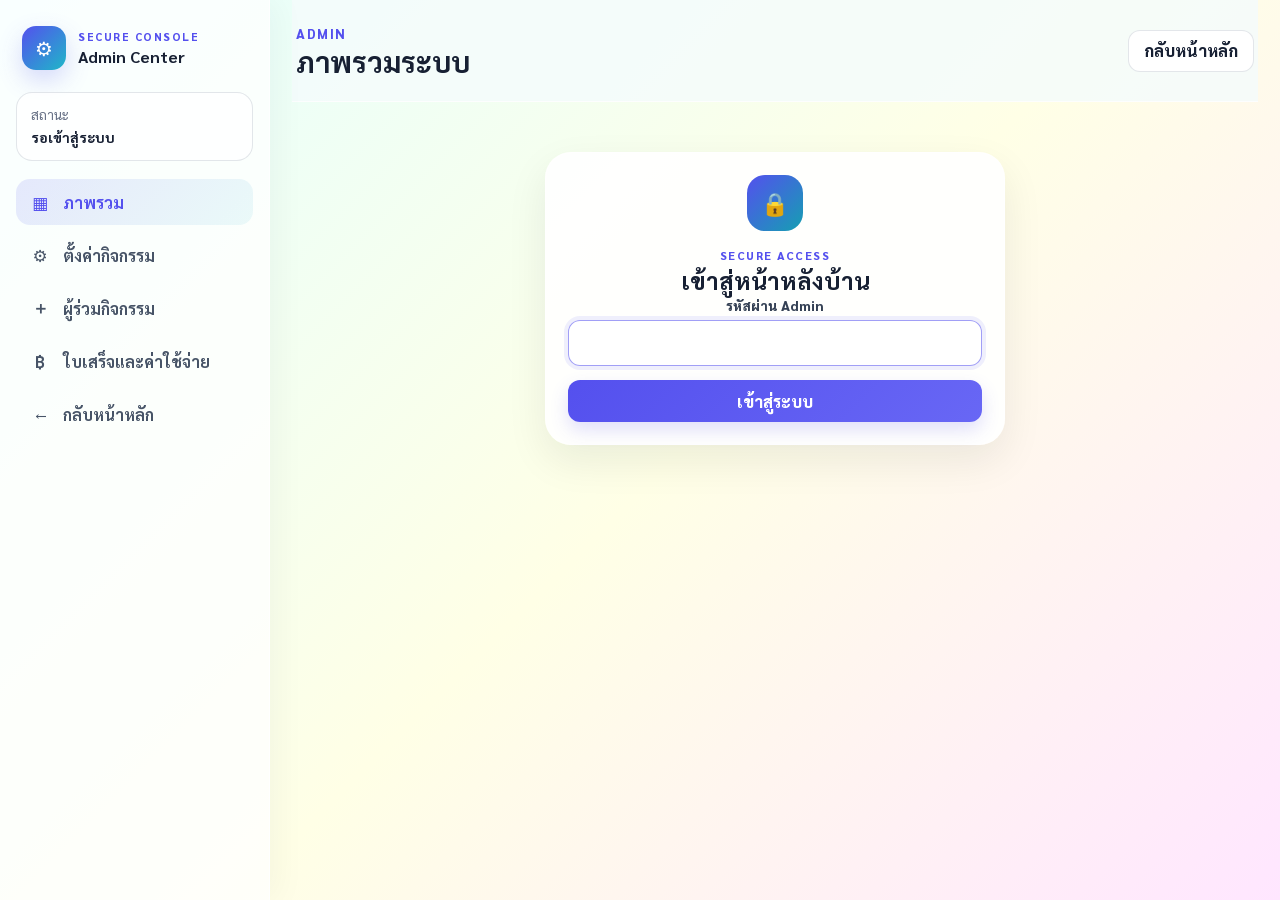
==== commit 56eafd32: "Add files via upload" ====
--- a/admin.html
+++ b/admin.html
@@ -56,6 +56,10 @@
               <div class="settings-action"><button id="adminSettingsSubmitBtn" class="btn primary" type="submit">บันทึกกิจกรรม</button><span id="adminSettingsFeedback" class="field-hint"></span></div>
             </form>
           </section>
+          <section class="panel reset-trip-panel">
+            <div class="panel-head reset-trip-head"><div><h2>รีเซ็ตทริป</h2></div><button id="adminResetTripBtn" class="btn danger" type="button">รีเซ็ตข้อมูลทริป</button></div>
+            <span id="adminResetFeedback" class="field-hint"></span>
+          </section>
         </section>
 
         <section class="admin-page" data-admin-page="participants">
@@ -68,6 +72,7 @@
                 <label class="field"><span>ชื่อ</span><input id="adminParticipantName" type="text" maxlength="80" required></label>
                 <fieldset class="choice-box"><legend>วันที่เข้าร่วม</legend><div id="adminAttendanceOptions" class="choice-grid"></div></fieldset>
                 <fieldset class="choice-box"><legend>คืนที่เข้าพัก</legend><div id="adminLodgingOptions" class="choice-grid"></div></fieldset>
+                <label class="share-option"><span>ดื่มเครื่องดื่มแอลกอฮอล์</span><input id="adminDrinksAlcohol" type="checkbox"></label>
                 <label class="share-option"><span>สถานะใช้งาน</span><input id="adminParticipantActive" type="checkbox" checked></label>
                 <div class="form-actions"><button id="adminParticipantSubmitBtn" class="btn primary" type="submit">เพิ่มรายชื่อ</button><button id="adminParticipantCancelBtn" class="btn secondary hidden" type="button">ยกเลิกแก้ไข</button></div>
               </form>
@@ -99,7 +104,7 @@
   </div>
 
   <template id="adminPayerRowTemplate"><div class="payer-row dynamic-row"><label class="field grow"><span>ผู้จ่าย</span><select class="payer-person" required></select></label><label class="field"><span>จำนวนเงิน</span><input class="payer-amount" type="number" min="0.01" step="0.01" required></label><button class="btn danger remove-row-btn" type="button">ลบ</button></div></template>
-  <template id="adminLineTemplate"><article class="line-card"><div class="line-card-head"><strong class="line-number">รายการ</strong><button class="btn danger remove-line-btn" type="button">ลบรายการ</button></div><div class="form-row"><label class="field"><span>รายละเอียด</span><input class="line-description" type="text" required></label><label class="field"><span>หมวด</span><select class="line-category"><option value="food">ค่าอาหาร</option><option value="beverage">เครื่องดื่ม</option><option value="lodging">ที่พัก</option><option value="activity">กิจกรรม</option><option value="transport">การเดินทาง</option><option value="shared">ของใช้ส่วนกลาง</option><option value="other">อื่น ๆ</option></select></label></div><div class="form-row"><label class="field"><span>จำนวนเงิน</span><input class="line-amount" type="number" min="0.01" step="0.01" required></label><label class="field"><span>วิธีหาร</span><select class="line-split-mode"><option value="attendance_date">ผู้ที่มาในวันนั้น</option><option value="lodging_night">ผู้ที่พักคืนนั้น</option><option value="selected_equal">เลือกคนหารเท่ากัน</option><option value="person_days">ตามคน-วัน</option><option value="weighted">ตามหน่วย/น้ำหนัก</option><option value="manual">ระบุยอดต่อคน</option><option value="all_equal">ทุกคนเท่ากัน</option></select></label></div><label class="field line-service-date-field hidden"><span>คืนที่พักอ้างอิง</span><input class="line-service-date" type="date"></label><fieldset class="choice-box"><legend>ผู้ร่วมรับผิดชอบ</legend><div class="line-participant-options participant-share-grid"></div></fieldset><div class="line-preview"></div></article></template>
+  <template id="adminLineTemplate"><article class="line-card"><div class="line-card-head"><strong class="line-number">รายการ</strong><button class="btn danger remove-line-btn" type="button">ลบรายการ</button></div><div class="form-row"><label class="field"><span>รายละเอียด</span><input class="line-description" type="text" required></label><label class="field"><span>หมวด</span><select class="line-category"><option value="food">ค่าอาหาร</option><option value="beverage">เครื่องดื่ม</option><option value="alcohol">เครื่องดื่มแอลกอฮอล์</option><option value="lodging">ที่พัก</option><option value="activity">กิจกรรม</option><option value="transport">การเดินทาง</option><option value="shared">ของใช้ส่วนกลาง</option><option value="other">อื่น ๆ</option></select></label></div><div class="form-row"><label class="field"><span>จำนวนเงิน</span><input class="line-amount" type="number" min="0.01" step="0.01" required></label><label class="field"><span>วิธีหาร</span><select class="line-split-mode"><option value="attendance_date">ผู้ที่มาในวันนั้น</option><option value="lodging_night">ผู้ที่พักคืนนั้น</option><option value="selected_equal">เลือกคนหารเท่ากัน</option><option value="person_days">ตามคน-วัน</option><option value="weighted">ตามหน่วย/น้ำหนัก</option><option value="manual">ระบุยอดต่อคน</option><option value="all_equal">ทุกคนเท่ากัน</option></select></label></div><label class="field line-service-date-field hidden"><span>คืนที่พักอ้างอิง</span><input class="line-service-date" type="date"></label><fieldset class="choice-box"><legend>ผู้ร่วมรับผิดชอบ</legend><div class="line-participant-options participant-share-grid"></div></fieldset><div class="line-preview"></div></article></template>
 
   <div id="toast" class="toast" role="status" aria-live="polite"></div>
   <script src="config.js"></script>
--- a/styles.css
+++ b/styles.css
@@ -236,3 +236,50 @@
 @media (prefers-reduced-motion:reduce) {
   *,*::before,*::after { scroll-behavior:auto !important; transition:none !important; animation:none !important; }
 }
+
+/* v6.1 participant alcohol preference */
+.switch-row {
+  display:flex;
+  align-items:center;
+  justify-content:space-between;
+  gap:16px;
+  padding:13px 14px;
+  border:1px solid var(--line);
+  border-radius:14px;
+  background:rgba(255,255,255,.78);
+}
+.switch-row > span { display:grid; gap:2px; }
+.switch-row strong { font-size:.92rem; }
+.switch-row small { color:var(--muted); font-size:.78rem; font-weight:500; }
+.switch-row input[type="checkbox"] {
+  width:22px;
+  height:22px;
+  min-height:22px;
+  flex:0 0 auto;
+  accent-color:#4f46e5;
+}
+
+/* v6.2 — compact UI: hide non-essential explanatory copy */
+.topbar-title p,
+.hero-card p,
+.panel-head p,
+.page-intro p,
+.builder-head p,
+.action-card small,
+.sidebar-footer small,
+.switch-row small,
+#payerModeHint,
+#receiptImageHint,
+.line-hint,
+.admin-login p,
+.module-card small {
+  display: none !important;
+}
+
+.reset-trip-panel {
+  border-color: rgba(220, 38, 38, 0.16);
+}
+.reset-trip-head {
+  margin-bottom: 0;
+  align-items: center;
+}
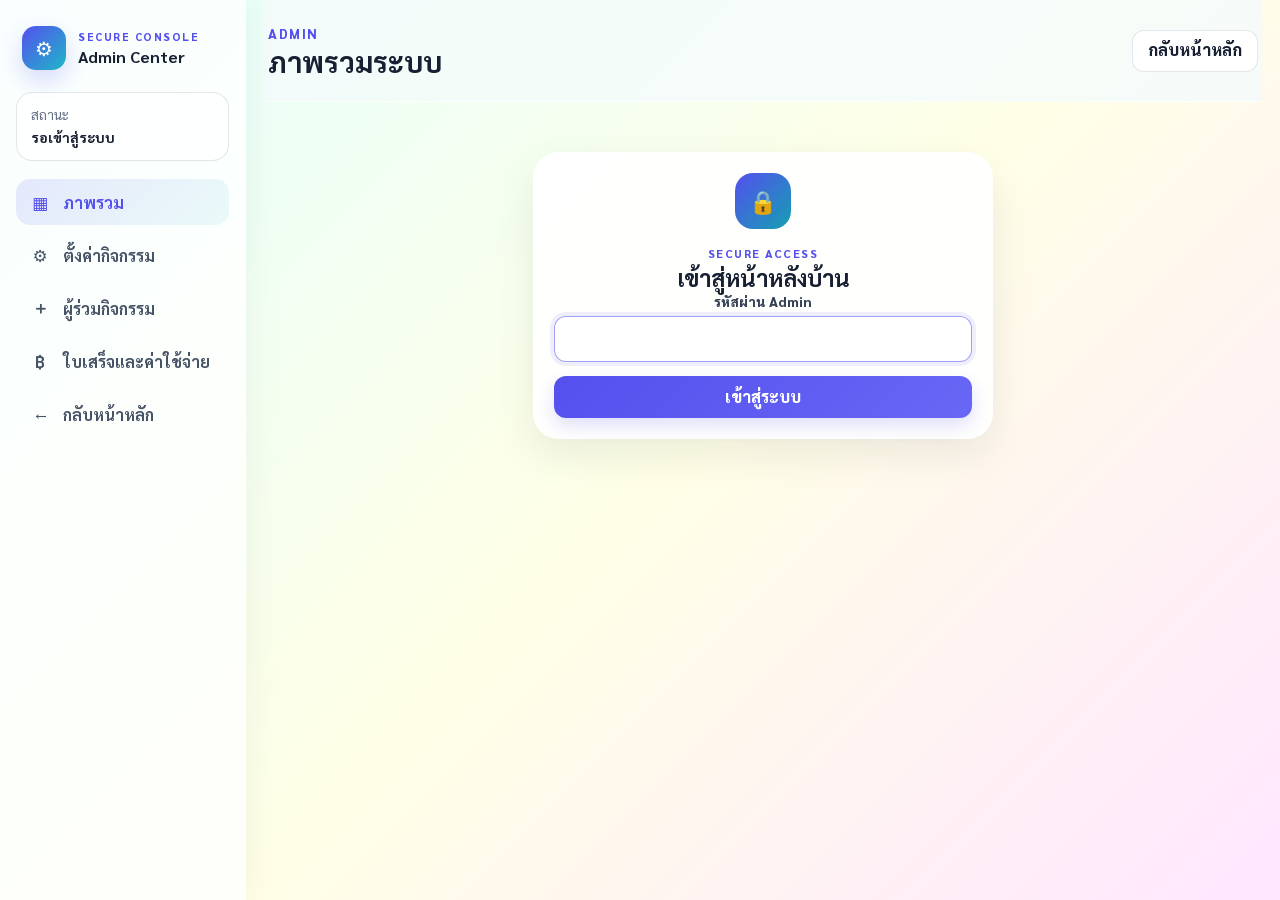
==== commit 4c55d3b8: "Add files via upload" ====
--- a/admin.html
+++ b/admin.html
@@ -56,10 +56,6 @@
               <div class="settings-action"><button id="adminSettingsSubmitBtn" class="btn primary" type="submit">บันทึกกิจกรรม</button><span id="adminSettingsFeedback" class="field-hint"></span></div>
             </form>
           </section>
-          <section class="panel reset-trip-panel">
-            <div class="panel-head reset-trip-head"><div><h2>รีเซ็ตทริป</h2></div><button id="adminResetTripBtn" class="btn danger" type="button">รีเซ็ตข้อมูลทริป</button></div>
-            <span id="adminResetFeedback" class="field-hint"></span>
-          </section>
         </section>
 
         <section class="admin-page" data-admin-page="participants">
@@ -108,6 +104,7 @@
 
   <div id="toast" class="toast" role="status" aria-live="polite"></div>
   <script src="config.js"></script>
+  <script src="ui-dialog.js"></script>
   <script src="admin.js"></script>
   <script src="navigation.js"></script>
 </body>
--- a/styles.css
+++ b/styles.css
@@ -283,3 +283,833 @@
   margin-bottom: 0;
   align-items: center;
 }
+
+/* =========================================================
+   v6.3 Dynamic Share Cards
+   Designed from the approved Trip Cost Share share image.
+   These nodes live off-screen and are rendered to PNG only.
+   ========================================================= */
+.generated-share-card {
+  position: fixed;
+  left: -12000px;
+  top: 0;
+  z-index: -1;
+  width: 900px;
+  min-height: 1200px;
+  padding: 54px 48px 46px;
+  overflow: hidden;
+  color: #101b45;
+  font-family: "Sarabun", "Noto Sans Thai", system-ui, sans-serif;
+  background:
+    radial-gradient(circle at 0% 0%, rgba(203, 250, 255, .92), transparent 34%),
+    radial-gradient(circle at 100% 6%, rgba(255, 248, 210, .95), transparent 35%),
+    radial-gradient(circle at 100% 100%, rgba(252, 211, 255, .88), transparent 42%),
+    linear-gradient(145deg, #e8ffff 0%, #ffffe8 48%, #ffe8ff 100%);
+  border-radius: 38px;
+  box-sizing: border-box;
+}
+.generated-share-card * { box-sizing: border-box; }
+.generated-share-card svg {
+  width: 100%;
+  height: 100%;
+  stroke: currentColor;
+  stroke-width: 1.9;
+  stroke-linecap: round;
+  stroke-linejoin: round;
+}
+.gsc-decor { position:absolute; border-radius:999px; pointer-events:none; filter:blur(2px); }
+.gsc-decor.decor-a { width:220px; height:220px; left:-90px; top:300px; background:rgba(86,230,255,.13); }
+.gsc-decor.decor-b { width:260px; height:260px; right:-120px; bottom:210px; background:rgba(234,123,255,.12); }
+.gsc-header { position:relative; z-index:1; text-align:center; margin-bottom:34px; }
+.gsc-header.compact { margin-bottom:30px; }
+.gsc-brand { display:inline-flex; align-items:center; gap:12px; font-size:25px; font-weight:800; color:#18204b; }
+.gsc-brand-icon {
+  display:grid; place-items:center; width:52px; height:52px; padding:12px; border-radius:17px;
+  color:#fff; background:linear-gradient(135deg,#5f5af7,#21a8e8);
+  box-shadow:0 12px 26px rgba(75,83,235,.23), inset 0 1px 0 rgba(255,255,255,.35);
+}
+.gsc-header h1 { margin:18px 0 5px; font-size:64px; line-height:1.04; letter-spacing:-1.8px; font-weight:800; color:#101b45; }
+.gsc-header.compact h1 { font-size:58px; }
+.gsc-header p { margin:0; font-size:24px; font-weight:600; color:#68708f; }
+.gsc-stats { position:relative; z-index:1; display:grid; grid-template-columns:repeat(4,minmax(0,1fr)); gap:16px; margin-bottom:24px; }
+.gsc-stat {
+  display:flex; flex-direction:column; align-items:center; justify-content:center; min-height:190px; padding:19px 12px 18px;
+  border:1px solid rgba(255,255,255,.78); border-radius:27px; background:rgba(255,255,255,.72);
+  box-shadow:0 16px 34px rgba(56,65,109,.11), inset 0 1px 0 rgba(255,255,255,.85);
+}
+.gsc-stat-icon { display:grid; place-items:center; width:68px; height:68px; margin-bottom:12px; padding:16px; border-radius:50%; }
+.gsc-stat small { font-size:19px; font-weight:700; color:#3f465f; white-space:nowrap; }
+.gsc-stat strong { margin-top:4px; font-size:31px; line-height:1.12; font-weight:800; letter-spacing:-.5px; }
+.stat-blue .gsc-stat-icon { color:#2563eb; background:#e6f2ff; } .stat-blue strong { color:#142e78; }
+.stat-green .gsc-stat-icon { color:#16965f; background:#e5f8ee; } .stat-green strong { color:#087a3e; }
+.stat-purple .gsc-stat-icon { color:#7b2cc8; background:#f0e5ff; } .stat-purple strong { color:#7b249d; }
+.stat-orange .gsc-stat-icon { color:#e66b0c; background:#fff0d9; } .stat-orange strong { color:#f05a00; }
+.gsc-panel {
+  position:relative; z-index:1; margin-top:20px; padding:26px 27px; border:1px solid rgba(255,255,255,.8); border-radius:30px;
+  background:rgba(255,255,255,.73); box-shadow:0 17px 38px rgba(77,69,125,.12), inset 0 1px 0 rgba(255,255,255,.9);
+}
+.gsc-section-title { display:flex; align-items:center; gap:13px; margin-bottom:17px; }
+.gsc-section-title h2 { margin:0; font-size:30px; line-height:1; font-weight:800; color:#121c44; }
+.gsc-title-icon { display:grid; place-items:center; width:48px; height:48px; padding:11px; border-radius:50%; color:#fff; box-shadow:0 8px 18px rgba(45,74,190,.18); }
+.gsc-title-icon.blue { background:linear-gradient(135deg,#327cff,#1475d7); }
+.gsc-title-icon.purple { background:linear-gradient(135deg,#7957df,#a336d1); }
+.gsc-title-icon.green { background:linear-gradient(135deg,#16a67b,#27b58e); }
+.gsc-person-head, .gsc-person-row { display:grid; grid-template-columns:1.4fr .9fr .9fr .9fr; column-gap:10px; align-items:center; }
+.gsc-person-head { padding:3px 8px 10px; font-size:18px; font-weight:800; color:#68708f; text-align:right; }
+.gsc-person-head span:first-child { text-align:left; }
+.gsc-person-head span:nth-child(2) { color:#198754; }
+.gsc-person-head span:nth-child(3) { color:#2563eb; }
+.gsc-person-head span:nth-child(4) { color:#dc2626; }
+.gsc-person-row { min-height:66px; padding:10px 8px; border-top:1px solid rgba(138,147,175,.2); font-size:20px; }
+.gsc-person { display:flex; align-items:center; gap:10px; min-width:0; }
+.gsc-person strong { overflow:hidden; text-overflow:ellipsis; white-space:nowrap; font-size:21px; }
+.gsc-avatar { display:grid; place-items:center; flex:0 0 auto; width:44px; height:44px; border-radius:50%; color:#fff; font-size:17px; font-weight:800; box-shadow:0 6px 13px rgba(40,55,110,.12); }
+.avatar-0 { background:linear-gradient(135deg,#2676ef,#25a6df); }
+.avatar-1 { background:linear-gradient(135deg,#10a5a2,#2ec7b7); }
+.avatar-2 { background:linear-gradient(135deg,#ffae18,#f08b17); }
+.avatar-3 { background:linear-gradient(135deg,#7251df,#9a2fd0); }
+.avatar-4 { background:linear-gradient(135deg,#ff5d83,#f24470); }
+.avatar-5 { background:linear-gradient(135deg,#5261cf,#8b6be2); }
+.gsc-cell { font-size:19px; font-weight:700; text-align:right; white-space:nowrap; }
+.gsc-cell.paid { color:#198754; } .gsc-cell.receive { color:#2563eb; } .gsc-cell.pay { color:#dc2626; }
+.gsc-transfer-list { display:grid; gap:10px; }
+.gsc-transfer-row { display:grid; grid-template-columns:44px minmax(70px,.7fr) 38px 44px minmax(70px,.7fr) 1fr; gap:8px; align-items:center; min-height:66px; padding:10px 15px; border-radius:19px; background:rgba(255,255,255,.75); box-shadow:0 7px 17px rgba(50,61,108,.06); }
+.gsc-transfer-row strong { font-size:20px; overflow:hidden; white-space:nowrap; text-overflow:ellipsis; }
+.gsc-arrow { text-align:center; color:#697494; font-size:34px; font-weight:600; }
+.gsc-transfer-amount { justify-self:end; font-size:25px; font-weight:800; color:#13204d; }
+.gsc-empty { padding:25px; text-align:center; color:#78819e; font-size:20px; font-weight:600; }
+.gsc-empty.small { padding:10px; font-size:18px; }
+.gsc-footer { position:relative; z-index:1; display:grid; grid-template-columns:1fr 1px 1fr; align-items:center; gap:25px; margin-top:20px; padding:19px 28px; border:1px solid rgba(255,255,255,.8); border-radius:28px; background:rgba(255,255,255,.7); box-shadow:0 14px 30px rgba(70,65,120,.1); }
+.gsc-footer > div { display:flex; align-items:center; justify-content:center; gap:13px; }
+.gsc-footer i { width:1px; height:52px; background:rgba(95,105,140,.24); }
+.gsc-footer strong, .gsc-footer small { display:block; } .gsc-footer strong { font-size:22px; } .gsc-footer small { margin-top:2px; font-size:18px; color:#626b88; }
+.gsc-footer-icon { display:grid; place-items:center; width:54px; height:54px; padding:13px; border-radius:50%; }
+.gsc-footer-icon.blue { color:#3468de; background:#e5edff; } .gsc-footer-icon.purple { color:#792bb2; background:#f0e2ff; }
+.gsc-footer.single { grid-template-columns:1fr auto; }
+.gsc-footer.single > div { justify-content:flex-start; }
+.gsc-footer-total { font-size:29px; font-weight:800; color:#0d7544; }
+
+/* Expense share image */
+.generated-share-expenses { min-height:1050px; }
+.generated-share-expenses .gsc-header h1 { font-size:60px; }
+.gsc-category-grid { display:grid; grid-template-columns:repeat(2,minmax(0,1fr)); gap:10px; }
+.gsc-category-pill { display:flex; align-items:center; justify-content:space-between; gap:10px; padding:12px 15px; border-radius:16px; background:#f7f9ff; font-size:17px; }
+.gsc-category-pill span { font-weight:700; } .gsc-category-pill strong { font-size:20px; }
+.cat-food { color:#087a3e; background:#eaf9f0; }
+.cat-beverage { color:#0b749d; background:#e8f8ff; }
+.cat-alcohol { color:#7b249d; background:#f5eaff; }
+.cat-lodging { color:#d35a00; background:#fff0df; }
+.cat-transport { color:#3755ad; background:#edf1ff; }
+.cat-activity { color:#9a6200; background:#fff8df; }
+.cat-shared { color:#47606d; background:#edf5f6; }
+.cat-other { color:#61697a; background:#f2f3f7; }
+.gsc-expense-list { display:grid; gap:11px; }
+.gsc-expense-row { display:grid; grid-template-columns:42px minmax(0,1fr) auto; gap:13px; align-items:center; padding:14px 16px; border-radius:20px; background:rgba(255,255,255,.76); border:1px solid rgba(205,212,235,.6); }
+.gsc-expense-index { display:grid; place-items:center; width:38px; height:38px; border-radius:13px; color:#fff; background:linear-gradient(135deg,#5261ef,#31a7e8); font-size:16px; font-weight:800; }
+.gsc-expense-main { min-width:0; }
+.gsc-expense-title { display:flex; align-items:baseline; gap:10px; min-width:0; }
+.gsc-expense-title strong { min-width:0; overflow:hidden; text-overflow:ellipsis; white-space:nowrap; font-size:22px; color:#14204b; }
+.gsc-expense-title span { flex:0 0 auto; font-size:15px; font-weight:600; color:#77809d; }
+.gsc-expense-main > small { display:block; margin-top:2px; font-size:15px; color:#667089; }
+.gsc-expense-amount { font-size:24px; color:#0d7544; white-space:nowrap; }
+.gsc-line-chips { display:flex; flex-wrap:wrap; gap:5px; margin-top:7px; }
+.gsc-line-chip, .gsc-line-more { display:inline-flex; align-items:center; max-width:190px; padding:4px 9px; border-radius:999px; font-size:13px; font-weight:700; overflow:hidden; text-overflow:ellipsis; white-space:nowrap; }
+.gsc-line-more { color:#59627c; background:#eef1f7; }
+
+/* =========================================================
+   v6.4 Responsive Stability Layer
+   Desktop / Tablet / Mobile
+   UI-only: no calculation, API, or database changes.
+   ========================================================= */
+
+/* Layout safety: every grid/flex child may actually shrink. */
+html,
+body {
+  width: 100%;
+  max-width: 100%;
+  overflow-x: hidden;
+}
+
+.app-layout,
+.workspace,
+.page-container,
+.app-page,
+.panel,
+.hero-card,
+.page-intro,
+.metric-card,
+.builder-block,
+.line-card,
+.receipt-card,
+.two-column,
+.admin-grid,
+.settings-grid,
+.form-grid,
+.form-row,
+.dynamic-list,
+.dynamic-row,
+.field,
+.topbar-title,
+.topbar-title > div,
+.brand > div,
+.panel-head > div,
+.builder-head > div,
+.receipt-card-head > div,
+.share-option,
+.share-option-main,
+.participant-item > div {
+  min-width: 0;
+  max-width: 100%;
+}
+
+/* Prevent long Thai/English text, merchant names, URLs and numbers from
+   pushing cards outside the viewport. */
+.hero-card h2,
+.page-intro h2,
+.panel h2,
+.panel h3,
+.receipt-card h3,
+.participant-item strong,
+.participant-item small,
+.event-mini-card strong,
+.notice,
+.share-title,
+.field-hint,
+.builder-total,
+.footer,
+td,
+th {
+  overflow-wrap: anywhere;
+  word-break: normal;
+}
+
+img,
+canvas,
+svg,
+video {
+  max-width: 100%;
+}
+
+/* Fluid typography and cards. */
+.topbar h1 {
+  font-size: clamp(1.35rem, 2.3vw, 1.8rem);
+}
+.hero-card h2,
+.page-intro h2,
+.panel h2 {
+  font-size: clamp(1.15rem, 2vw, 1.45rem);
+  line-height: 1.3;
+}
+.metric-card strong {
+  font-size: clamp(1.35rem, 3vw, 1.9rem);
+  line-height: 1.1;
+  overflow-wrap: anywhere;
+}
+
+/* Form controls never exceed their parent. */
+.field input,
+.field select,
+select,
+input[type="date"],
+input[type="number"],
+input[type="text"],
+input[type="password"],
+input[type="file"] {
+  max-width: 100%;
+  min-width: 0;
+}
+input[type="file"] {
+  overflow: hidden;
+  text-overflow: ellipsis;
+}
+input[type="file"]::file-selector-button {
+  max-width: 52%;
+  overflow: hidden;
+  text-overflow: ellipsis;
+  white-space: nowrap;
+}
+
+/* Buttons remain usable without forcing horizontal overflow. */
+.btn,
+.nav-item,
+.action-card,
+.icon-btn {
+  max-width: 100%;
+}
+.btn {
+  white-space: normal;
+  line-height: 1.25;
+}
+
+/* Tables scroll inside their own card instead of widening the page. */
+.table-wrap {
+  max-width: 100%;
+  overflow-x: auto;
+  overflow-y: hidden;
+  overscroll-behavior-inline: contain;
+  -webkit-overflow-scrolling: touch;
+  scrollbar-width: thin;
+}
+.table-wrap table {
+  width: 100%;
+}
+.table-wrap::after {
+  content: "";
+  display: block;
+  width: 1px;
+  height: 1px;
+}
+
+/* Receipt cards / rows. */
+.receipt-card-head > strong,
+.receipt-line > strong {
+  flex: 0 0 auto;
+  white-space: nowrap;
+}
+.receipt-line > div {
+  min-width: 0;
+}
+.receipt-line > div > strong,
+.receipt-line > div > small {
+  overflow-wrap: anywhere;
+}
+
+/* Share-participant controls. */
+.share-option-main > span,
+.share-option-main > strong {
+  min-width: 0;
+  overflow: hidden;
+  text-overflow: ellipsis;
+  white-space: nowrap;
+}
+
+/* =========================================================
+   Large desktop / compact desktop: <= 1280px
+   ========================================================= */
+@media (max-width: 1280px) {
+  :root { --sidebar: 246px; }
+  .workspace { padding-inline: 18px; }
+  .hero-card { padding: 23px; }
+  .hero-actions { min-width: min(390px, 44%); }
+  .panel { padding: 20px; }
+  .settings-grid { grid-template-columns: 1.15fr .85fr .85fr; }
+  .settings-grid > :nth-child(4) { grid-column: 1 / 2; }
+  .settings-grid .settings-action { grid-column: 1 / -1; }
+}
+
+/* =========================================================
+   Tablet landscape / small notebook: <= 1024px
+   ========================================================= */
+@media (max-width: 1024px) {
+  :root { --sidebar: 226px; }
+  .sidebar { padding-inline: 13px; }
+  .workspace { padding-inline: 14px; }
+
+  .hero-card {
+    flex-direction: column;
+    align-items: stretch;
+  }
+  .hero-actions {
+    width: 100%;
+    min-width: 0;
+    grid-template-columns: repeat(2, minmax(0, 1fr));
+  }
+  .metric-grid { grid-template-columns: repeat(2, minmax(0,1fr)); }
+  .two-column,
+  .admin-grid { grid-template-columns: 1fr; }
+  .admin-modules { grid-template-columns: repeat(2,minmax(0,1fr)); }
+  .settings-grid { grid-template-columns: repeat(2,minmax(0,1fr)); }
+  .settings-grid > :nth-child(4) { grid-column: auto; }
+  .settings-grid .settings-action { grid-column: 1 / -1; }
+
+  .participant-share-grid {
+    grid-template-columns: repeat(2,minmax(0,1fr));
+  }
+}
+
+/* =========================================================
+   Tablet portrait / mobile navigation: <= 820px
+   ========================================================= */
+@media (max-width: 820px) {
+  body.sidebar-open { overflow: hidden; }
+
+  .app-layout { display: block; width: 100%; }
+  .sidebar {
+    width: min(310px, 88vw);
+    max-width: 88vw;
+    height: 100vh;
+    height: 100dvh;
+    overflow-y: auto;
+    overscroll-behavior: contain;
+    padding-top: max(18px, env(safe-area-inset-top));
+    padding-bottom: max(18px, env(safe-area-inset-bottom));
+    box-shadow: 18px 0 44px rgba(15,23,42,.16);
+  }
+  .sidebar-overlay {
+    width: 100%;
+    height: 100%;
+    min-height: 100dvh;
+  }
+
+  .workspace {
+    width: 100%;
+    max-width: 100%;
+    padding: 0 12px max(20px, env(safe-area-inset-bottom));
+  }
+  .topbar {
+    min-height: 78px;
+    gap: 10px;
+    padding: 11px 2px;
+    flex-wrap: wrap;
+  }
+  .topbar-title {
+    flex: 1 1 220px;
+    align-items: center;
+  }
+  .topbar-title > div { min-width: 0; }
+  .topbar-title small {
+    display: block;
+    white-space: nowrap;
+    overflow: hidden;
+    text-overflow: ellipsis;
+  }
+  .topbar h1 {
+    max-width: 100%;
+    white-space: normal;
+    overflow-wrap: anywhere;
+  }
+  .topbar-actions {
+    flex: 0 1 auto;
+    margin-left: auto;
+    flex-wrap: wrap;
+    justify-content: flex-end;
+  }
+  .mobile-only { display: inline-grid; place-items: center; flex: 0 0 auto; }
+  .desktop-only { display: none !important; }
+
+  .page-container { padding-top: 12px; }
+  .app-page { gap: 12px; }
+  .panel,
+  .hero-card,
+  .page-intro {
+    padding: 17px;
+    border-radius: 21px;
+  }
+  .metric-card {
+    min-height: 112px;
+    padding: 16px;
+  }
+  .panel-head,
+  .builder-head {
+    gap: 10px;
+  }
+
+  .dynamic-row {
+    grid-template-columns: minmax(0,1fr);
+    align-items: stretch;
+  }
+  .dynamic-row .remove-row-btn { width: 100%; }
+
+  .line-card-head {
+    align-items: flex-start;
+  }
+  .share-value {
+    grid-template-columns: auto minmax(70px, 92px);
+  }
+  .existing-receipt {
+    flex-wrap: wrap;
+    align-items: flex-start;
+  }
+  .existing-receipt > div:last-child {
+    display: flex;
+    flex-wrap: wrap;
+    gap: 8px;
+    align-items: center;
+  }
+
+  table { min-width: 620px; }
+  th,td { padding: 10px 9px; }
+
+  .footer {
+    flex-wrap: wrap;
+  }
+
+  .toast {
+    left: 12px;
+    right: 12px;
+    bottom: max(12px, env(safe-area-inset-bottom));
+    max-width: none;
+  }
+}
+
+/* =========================================================
+   Large phone / small tablet: <= 640px
+   ========================================================= */
+@media (max-width: 640px) {
+  .workspace { padding-inline: 10px; }
+
+  .topbar {
+    align-items: stretch;
+  }
+  .topbar-title {
+    flex: 1 1 100%;
+    width: 100%;
+  }
+  .topbar-actions {
+    width: 100%;
+    margin-left: 0;
+    justify-content: flex-end;
+  }
+  .topbar-actions .btn {
+    min-height: 40px;
+  }
+
+  .hero-actions,
+  .metric-grid,
+  .form-row,
+  .settings-grid,
+  .admin-modules {
+    grid-template-columns: 1fr;
+  }
+
+  .hero-card,
+  .panel,
+  .page-intro {
+    padding: 15px;
+    border-radius: 19px;
+  }
+  .hero-actions { gap: 8px; }
+  .action-card { min-height: 62px; }
+  .metric-card { min-height: 102px; }
+
+  .choice-grid {
+    grid-template-columns: repeat(2,minmax(0,1fr));
+    gap: 8px;
+  }
+  .choice-card {
+    min-height: 62px;
+    padding: 9px 7px;
+    gap: 7px;
+  }
+  .choice-card input {
+    width: 24px;
+    height: 24px;
+    min-height: 24px;
+    flex: 0 0 auto;
+  }
+
+  .participant-share-grid { grid-template-columns: 1fr; }
+  .share-option {
+    align-items: flex-start;
+    flex-wrap: wrap;
+  }
+  .share-option-main { flex: 1 1 160px; }
+  .share-value {
+    margin-left: auto;
+    grid-template-columns: auto minmax(74px,92px);
+  }
+
+  .panel-head,
+  .builder-head,
+  .receipt-card-head,
+  .share-title,
+  .footer {
+    flex-direction: column;
+    align-items: stretch;
+  }
+  .panel-head > .btn,
+  .builder-head > .btn,
+  .receipt-card > .btn {
+    align-self: flex-start;
+  }
+
+  .form-actions {
+    display: grid;
+    grid-template-columns: 1fr;
+  }
+  .form-actions .btn { width: 100%; }
+
+  .receipt-card-head > strong {
+    align-self: flex-start;
+    font-size: 1.05rem;
+  }
+  .receipt-line {
+    display: grid;
+    grid-template-columns: minmax(0,1fr) auto;
+    align-items: start;
+  }
+  .receipt-line > strong {
+    font-size: .94rem;
+  }
+
+  .builder-total {
+    align-items: baseline;
+    flex-wrap: wrap;
+  }
+
+  .switch-row {
+    align-items: center;
+  }
+  .switch-row > span { min-width: 0; }
+
+  .admin-login {
+    margin: 24px auto;
+    max-width: 100%;
+  }
+
+  /* Keep tables readable; horizontal scroll is intentional on phones. */
+  table { min-width: 570px; }
+  .table-wrap {
+    margin-inline: -2px;
+    width: calc(100% + 4px);
+  }
+}
+
+/* =========================================================
+   Small phones: <= 430px
+   ========================================================= */
+@media (max-width: 430px) {
+  body { font-size: 15px; }
+  .workspace { padding-inline: 8px; }
+
+  .topbar { padding-block: 9px; }
+  .icon-btn {
+    width: 40px;
+    height: 40px;
+    flex-basis: 40px;
+  }
+  .topbar h1 { font-size: 1.28rem; }
+  .topbar-actions .btn.secondary {
+    width: 100%;
+    justify-content: center;
+  }
+
+  .panel,
+  .hero-card,
+  .page-intro {
+    padding: 13px;
+    border-radius: 17px;
+  }
+  .builder-block,
+  .line-card {
+    padding: 12px;
+    border-radius: 16px;
+  }
+
+  .choice-grid { grid-template-columns: 1fr; }
+  .choice-card {
+    justify-content: flex-start;
+    text-align: left;
+    min-height: 54px;
+  }
+
+  .line-card-head {
+    flex-wrap: wrap;
+  }
+  .line-card-head .btn {
+    width: 100%;
+  }
+
+  .receipt-line {
+    grid-template-columns: 1fr;
+    gap: 6px;
+  }
+  .receipt-line > strong {
+    justify-self: start;
+  }
+  .category-pill {
+    margin-bottom: 4px;
+  }
+
+  .share-option {
+    display: grid;
+    grid-template-columns: 1fr;
+  }
+  .share-value {
+    width: 100%;
+    margin-left: 0;
+    grid-template-columns: 1fr minmax(82px, 108px);
+  }
+
+  .settings-grid .settings-action {
+    flex-direction: column;
+    align-items: stretch;
+  }
+  .settings-grid .settings-action .btn { width: 100%; }
+
+  .existing-receipt > div:last-child {
+    width: 100%;
+    flex-direction: column;
+    align-items: stretch;
+  }
+
+  table { min-width: 540px; }
+}
+
+/* Very narrow devices and embedded browsers. */
+@media (max-width: 360px) {
+  .workspace { padding-inline: 6px; }
+  .panel,
+  .hero-card,
+  .page-intro { padding: 11px; }
+  .brand-icon { width: 40px; height: 40px; }
+  .sidebar { max-width: 92vw; }
+}
+
+/* Landscape phones: keep the header compact so content remains usable. */
+@media (max-height: 520px) and (orientation: landscape) and (max-width: 920px) {
+  .topbar { position: relative; min-height: 64px; }
+  .sidebar { padding-top: 12px; padding-bottom: 12px; }
+  .brand { padding-top: 0; }
+}
+
+/* =========================================================
+   v6.5 Modern Dialog / Popup System
+   ========================================================= */
+body.dialog-open { overflow: hidden; }
+
+.dialog-overlay {
+  position: fixed;
+  inset: 0;
+  z-index: 10000;
+  display: grid;
+  place-items: center;
+  padding: 20px;
+  background: rgba(15, 23, 42, .34);
+  -webkit-backdrop-filter: blur(10px) saturate(115%);
+  backdrop-filter: blur(10px) saturate(115%);
+  opacity: 0;
+  transition: opacity .18s ease;
+}
+.dialog-overlay.open { opacity: 1; }
+.dialog-overlay.closing { opacity: 0; }
+
+.dialog-card {
+  width: min(100%, 470px);
+  max-height: min(86vh, 680px);
+  overflow: auto;
+  border-radius: 28px;
+  border: 1px solid rgba(255,255,255,.88);
+  background:
+    linear-gradient(160deg, rgba(255,255,255,.96), rgba(255,255,255,.84)),
+    linear-gradient(135deg, var(--bg-a), var(--bg-b), var(--bg-c));
+  box-shadow: 0 28px 80px rgba(15,23,42,.24), inset 0 1px 0 rgba(255,255,255,.95);
+  padding: 26px;
+  transform: translateY(14px) scale(.975);
+  opacity: 0;
+  transition: transform .2s cubic-bezier(.2,.8,.2,1), opacity .18s ease;
+}
+.dialog-overlay.open .dialog-card { transform: translateY(0) scale(1); opacity: 1; }
+.dialog-overlay.closing .dialog-card { transform: translateY(8px) scale(.985); opacity: 0; }
+
+.dialog-icon {
+  width: 58px;
+  height: 58px;
+  display: grid;
+  place-items: center;
+  border-radius: 19px;
+  margin-bottom: 16px;
+  background: linear-gradient(135deg, rgba(84,80,238,.15), rgba(31,183,200,.13));
+  color: var(--primary);
+  box-shadow: 0 12px 28px rgba(84,80,238,.10);
+}
+.dialog-icon svg { width: 29px; height: 29px; stroke: currentColor; stroke-width: 1.9; stroke-linecap: round; stroke-linejoin: round; }
+.dialog-success .dialog-icon { color: var(--success); background: var(--success-bg); }
+.dialog-warning .dialog-icon { color: var(--warning); background: var(--warning-bg); }
+.dialog-danger .dialog-icon { color: var(--danger); background: var(--danger-bg); }
+
+.dialog-copy h2 { margin: 0; font-size: clamp(1.25rem, 3vw, 1.55rem); line-height: 1.25; letter-spacing: -.01em; }
+.dialog-copy p { margin: 8px 0 0; color: var(--muted); line-height: 1.65; }
+.dialog-detail {
+  margin-top: 14px;
+  padding: 12px 14px;
+  border: 1px solid rgba(100,116,139,.14);
+  border-radius: 15px;
+  background: rgba(248,250,252,.72);
+  color: #475467;
+  font-size: .87rem;
+  line-height: 1.55;
+}
+
+.dialog-prompt-field { display: grid; gap: 7px; margin-top: 18px; }
+.dialog-prompt-field > span { font-size: .84rem; font-weight: 800; color: #344054; }
+.dialog-prompt-field input {
+  min-height: 50px;
+  border-radius: 14px;
+  border: 1px solid #d0d5dd;
+  padding: 11px 13px;
+  background: rgba(255,255,255,.94);
+  font-weight: 800;
+  letter-spacing: .05em;
+  outline: none;
+}
+.dialog-prompt-field input:focus { border-color: rgba(84,80,238,.58); box-shadow: 0 0 0 4px rgba(84,80,238,.10); }
+.dialog-prompt-field input.invalid { border-color: rgba(180,35,24,.55); box-shadow: 0 0 0 4px rgba(180,35,24,.08); }
+.dialog-prompt-field small { color: var(--muted); line-height: 1.45; }
+.dialog-prompt-error { min-height: 18px; color: var(--danger) !important; font-weight: 700; }
+
+.dialog-actions { display: flex; justify-content: flex-end; gap: 10px; margin-top: 22px; }
+.dialog-btn {
+  min-height: 45px;
+  border-radius: 13px;
+  padding: 10px 17px;
+  border: 0;
+  font-weight: 800;
+  transition: transform .14s ease, box-shadow .14s ease, background .14s ease;
+}
+.dialog-btn:hover { transform: translateY(-1px); }
+.dialog-btn:focus-visible { outline: 3px solid rgba(84,80,238,.18); outline-offset: 2px; }
+.dialog-btn-secondary { color: #344054; background: rgba(255,255,255,.86); border: 1px solid rgba(100,116,139,.18); }
+.dialog-btn-primary { color: white; background: linear-gradient(135deg, var(--primary), var(--primary-2)); box-shadow: 0 10px 24px rgba(84,80,238,.20); }
+.dialog-btn-danger { background: linear-gradient(135deg, #c62f24, #e05247); box-shadow: 0 10px 24px rgba(180,35,24,.20); }
+
+/* Modern toast */
+.toast {
+  right: 22px;
+  bottom: 22px;
+  z-index: 11000;
+  min-width: min(330px, calc(100vw - 32px));
+  max-width: min(440px, calc(100vw - 32px));
+  border: 1px solid rgba(255,255,255,.18);
+  border-radius: 18px;
+  padding: 14px 16px 14px 46px;
+  background: rgba(23,32,51,.94);
+  -webkit-backdrop-filter: blur(14px);
+  backdrop-filter: blur(14px);
+  box-shadow: 0 22px 56px rgba(15,23,42,.28);
+  font-weight: 700;
+  line-height: 1.45;
+}
+.toast::before {
+  content: "i";
+  position: absolute;
+  left: 15px;
+  top: 50%;
+  transform: translateY(-50%);
+  width: 22px;
+  height: 22px;
+  border-radius: 50%;
+  display: grid;
+  place-items: center;
+  background: rgba(255,255,255,.14);
+  font-size: .78rem;
+}
+
+@media (max-width: 640px) {
+  .dialog-overlay { align-items: end; padding: 12px; }
+  .dialog-card {
+    width: 100%;
+    border-radius: 25px;
+    padding: 22px 18px calc(18px + env(safe-area-inset-bottom));
+    max-height: 88vh;
+  }
+  .dialog-icon { width: 52px; height: 52px; border-radius: 17px; }
+  .dialog-actions { display: grid; grid-template-columns: 1fr; }
+  .dialog-btn { width: 100%; min-height: 48px; }
+  .dialog-btn-primary { order: -1; }
+  .toast { left: 12px; right: 12px; bottom: calc(12px + env(safe-area-inset-bottom)); min-width: 0; max-width: none; }
+}
+
+@media (prefers-reduced-motion: reduce) {
+  .dialog-overlay, .dialog-card, .dialog-btn { transition: none !important; }
+}
